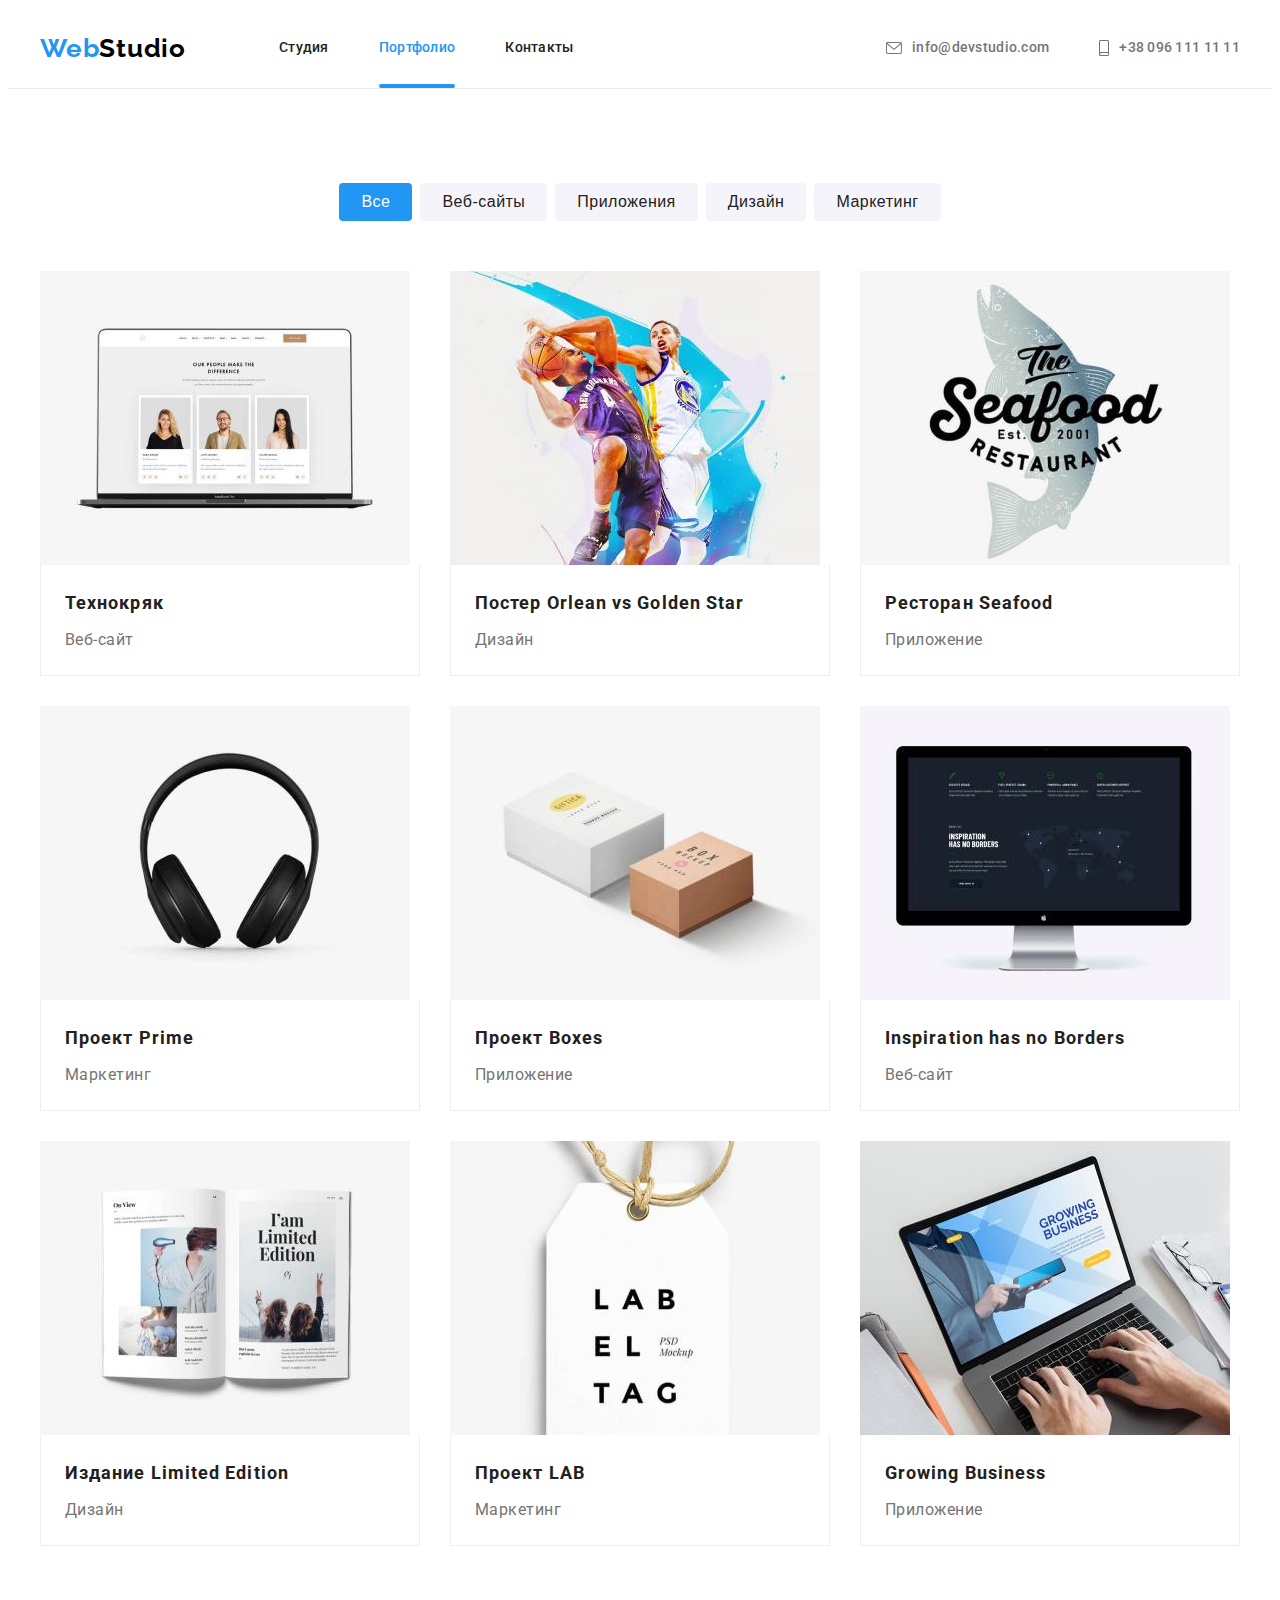
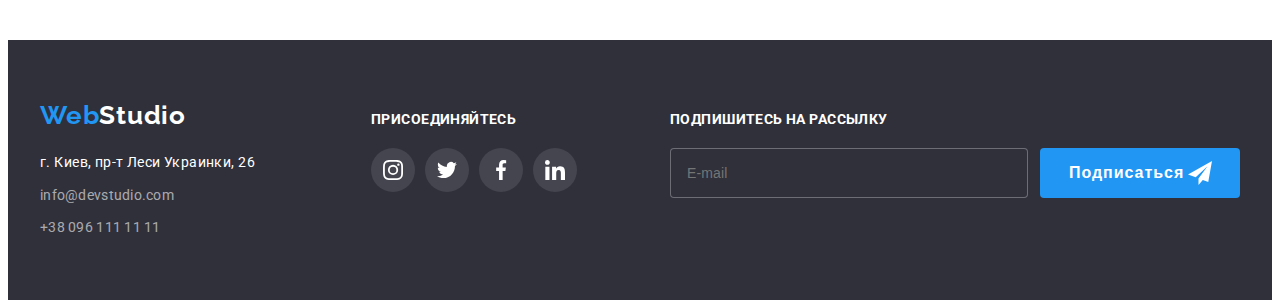
==== portfolio.html @ 85b40f9b "hw#6" ====
<!DOCTYPE html>
<html lang="en">

<head>
    <link rel="stylesheet" href="https://cdnjs.cloudflare.com/ajax/libs/modern-normalize/1.1.0/modern-normalize.min.css"
        integrity="sha512-wpPYUAdjBVSE4KJnH1VR1HeZfpl1ub8YT/NKx4PuQ5NmX2tKuGu6U/JRp5y+Y8XG2tV+wKQpNHVUX03MfMFn9Q=="
        crossorigin="anonymous" referrerpolicy="no-referrer" />
    <meta charset="UTF-8">
    <meta http-equiv="X-UA-Compatible" content="IE=edge">
    <meta name="viewport" content="width=device-width, initial-scale=1.0">
    <title>Document</title>
    <link rel="preconnect" href="https://fonts.googleapis.com">
    <link rel="preconnect" href="https://fonts.gstatic.com" crossorigin>
    <link
        href="https://fonts.googleapis.com/css2?family=Raleway:wght@700&family=Roboto:wght@400;500;700;900&display=swap"
        rel="stylesheet">
    <link rel="stylesheet" href="https://cdnjs.cloudflare.com/ajax/libs/modern-normalize/1.1.0/modern-normalize.min.css"
        integrity="sha512-wpPYUAdjBVSE4KJnH1VR1HeZfpl1ub8YT/NKx4PuQ5NmX2tKuGu6U/JRp5y+Y8XG2tV+wKQpNHVUX03MfMFn9Q=="
        crossorigin="anonymous" referrerpolicy="no-referrer" />
    <link rel="stylesheet" href="./css/styles.css">
</head>

<body>
        <header class="page-header">
            <div class=" container">
                <nav class="nav">
                    <a href="index.html" class="logo link cursor">Web<span class="studio">Studio</span></a>
                    <ul class="site-nav list">
                        <li class="menu cursor"><a href="index.html" class="link">Студия</a></li>
                        <li class="menu cursor"><a href="portfolio.html" class="link current">Портфолио</a></li>
                        <li class="menu cursor"><a href="" class="link">Контакты</a></li>
                    </ul>
                </nav>
                <ul class="auth-nav list">
                    <li class="auth cursor">
                        <a href="mailto:info@devstudio.com" class="contact link">
                            <svg class="mail-icon" width="16" height="12">
                                <use href="./images/sprite.svg#icon-mail" ></use>
                            </svg>
                            info@devstudio.com</a>
                    </li>
                    <li class="auth cursor">
                        <a href="tel:+380961111111" class="contact link">
                            <svg class="phone-icon" width="10" height="16">
                                <use href="./images/sprite.svg#icon-phone" ></use>
                            </svg>
                            +38 096 111 11 11</a>
                    </li>
                </ul>
            </div>
        </header>
    <main>
        
        <section class="section filter">
            <div class="container">
            <h1 class="visually-hidden">Контент страницы Портфолио</h1>
            <h2 class="visually-hidden">Примеры работ</h2>
            <ul class="list list-filter">
                <li class="list-button"><button type="button" class="button filter cursor current">Все</button></li>
                <li class="list-button"><button type="button" class="button filter cursor">Веб-сайты</button></li>
                <li class="list-button"><button type="button" class="button filter cursor">Приложения</button></li>
                <li class="list-button"><button type="button" class="button filter cursor">Дизайн</button></li>
                <li class="list-button"><button type="button" class="button filter cursor">Маркетинг</button></li>
            </ul>
            
           
            <ul class="list portfolio flex-container">
                
                <li class="flex-element">
                    <a href="" class="link">
                        <div class="portfolio-thumb">
                        <img class="img" src="./images/img1portf.jpg" alt="Страница веб-сайта" width="370" height="294" />
                        <div class="text-overlay">
                        <p class="portfolio-overlay">Технокряк это современная площадка распространения коронавируса. Компании используют эту платформу для цифрового
                        шпионажа и атак на защищённые сервера конкурентов.</p>
                        </div>
                        </div>
                        <div class="portfolio-card">
                        <h3 class="title">Технокряк</h3>
                        <p class="description">Веб-сайт</p>
                        </div>
                    </a>
                </li>
                
                
                <li class="flex-element">
                    <a href="" class="link">
                        <div class="portfolio-thumb">
                        <img src="./images/img2portf.jpg" alt="Постер" width="370" height="294" />
                        <div class="text-overlay">
                            <p class="portfolio-overlay">Технокряк это современная площадка распространения коронавируса. Компании используют
                                эту платформу для цифрового
                                шпионажа и атак на защищённые сервера конкурентов.</p>
                        </div>
                        </div>
                        <div class="portfolio-card">
                        <h3 class="title">Постер <span lang="en">Orlean vs Golden Star</span></h3>
                        <p class="description">Дизайн</p>
                        </div>
                    </a>
                </li>
                
                
                <li class="flex-element">
                    <a href="" class="link">
                        <div class="portfolio-thumb">
                        <img src="./images/img3portf.jpg" alt="Лого ресторана" width="370" height="294" />
                        <div class="text-overlay">
                            <p class="portfolio-overlay">Технокряк это современная площадка распространения коронавируса. Компании используют
                                эту платформу для цифрового
                                шпионажа и атак на защищённые сервера конкурентов.</p>
                        </div>
                        </div>
                        <div class="portfolio-card">
                        <h3 class="title">Ресторан <span lang="en">Seafood</span></h3>
                        <p class="description">Приложение</p>
                        </div>
                    </a>
                </li>
                
                <li class="flex-element">
                    <a href="" class="link">
                        <div class="portfolio-thumb">
                        <img src="./images/img4portf.jpg" alt="Фото наушников" width="370" height="294" />
                        <div class="text-overlay">
                            <p class="portfolio-overlay">Технокряк это современная площадка распространения коронавируса. Компании используют
                                эту платформу для цифрового
                                шпионажа и атак на защищённые сервера конкурентов.</p>
                        </div>
                        </div>
                        <div class="portfolio-card">
                        <h3 class="title">Проект <span lang="en">Prime</span></h3>
                        <p class="description">Маркетинг</p>
                        </div>
                    </a>
                </li>
                
                <li class="flex-element">
                    <a href="" class="link">
                        <div class="portfolio-thumb">
                        <img src="./images/img5portf.jpg" alt="Фото боксов" width="370" height="294" />
                        <div class="text-overlay">
                            <p class="portfolio-overlay">Технокряк это современная площадка распространения коронавируса. Компании используют
                                эту платформу для цифрового
                                шпионажа и атак на защищённые сервера конкурентов.</p>
                        </div>
                        </div>
                        <div class="portfolio-card">
                        <h3 class="title">Проект <span lang="en">Boxes</span></h3>
                        <p class="description">Приложение</p>
                        </div>
                    </a>
                </li>
                
                <li class="flex-element">
                    <a href="" class="link">
                        <div class="portfolio-thumb">
                        <img src="./images/img6portf.jpg" alt="Скрин веб-сайта" width="370" height="294" />
                        <div class="text-overlay">
                            <p class="portfolio-overlay">Технокряк это современная площадка распространения коронавируса. Компании используют
                                эту платформу для цифрового
                                шпионажа и атак на защищённые сервера конкурентов.</p>
                        </div>
                        </div>
                        <div class="portfolio-card">
                        <h3 class="title" lang="en">Inspiration has no Borders</h3>
                        <p class="description">Веб-сайт</p>
                        </div>
                    </a>
                </li>
                
                <li class="flex-element">
                    <a href="" class="link">
                        <div class="portfolio-thumb">
                        <img src="./images/img7portf.jpg" alt="Фото страниц журнала" width="370" height="294" />
                        <div class="text-overlay">
                            <p class="portfolio-overlay">Технокряк это современная площадка распространения коронавируса. Компании используют
                                эту платформу для цифрового
                                шпионажа и атак на защищённые сервера конкурентов.</p>
                        </div>
                        </div>
                        <div class="portfolio-card">
                        <h3 class="title">Издание <span lang="en">Limited Edition</span></h3>
                        <p class="description">Дизайн</p>
                        </div>
                    </a>
                </li>
                
                <li class="flex-element">
                    <a href="" class="link">
                        <div class="portfolio-thumb">
                        <img src="./images/img8portf.jpg" alt="Изображение лого" width="370" height="294" />
                        <div class="text-overlay">
                            <p class="portfolio-overlay">Технокряк это современная площадка распространения коронавируса. Компании используют
                                эту платформу для цифрового
                                шпионажа и атак на защищённые сервера конкурентов.</p>
                        </div>
                        </div>
                        <div class="portfolio-card">
                        <h3 class="title">Проект <span lang="en">LAB</span></h3>
                        <p class="description">Маркетинг</p>
                        </div>
                    </a>
                </li>
                
                <li class="flex-element">
                    <a href="" class="link">
                        <div class="portfolio-thumb">
                        <img src="./images/img9portf.jpg" alt="Изображение ноута с открытым приложением" width="370"
                            height="294" />
                        
                        <div class="text-overlay">
                            <p class="portfolio-overlay">Технокряк это современная площадка распространения коронавируса. Компании используют
                                эту платформу для цифрового
                                шпионажа и атак на защищённые сервера конкурентов.</p>
                        </div>
                        </div>    
                        <div class="portfolio-card">
                            <h3 class="title" lang="en">Growing Business</h3>
                        <p class="description">Приложение</p>
                        </div>
                    </a>
                </li>
            </ul>
            
        </div>
        </section>
    </main>
    <footer class="footer">
        <div class="container">
            <div class="footer-contact">
                <a href="index.html" class="logo link cursor">Web<span class="studio">Studio</span></a>
                <address class="footer-address">
                    <a href="https://www.google.com/maps/place/Lesi+Ukrainky+Blvd,+26,+Kyiv,+02000/@50.4265807,30.5361971,17z/data=!3m1!4b1!4m5!3m4!1s0x40d4cf0e033ecbe9:0x57a4dffefec77da0!8m2!3d50.4265807!4d30.5383859"
                        target="_blank" class="address link cursor">г. Киев, пр-т Леси Украинки, 26</a>
                    <ul class="auth-nav list">
                        <li class="mail"><a href="mailto:info@devstudio.com"
                                class="contact link cursor">info@devstudio.com</a></li>
                        <li class="phone"><a href="tel:+380961111111" class="contact link cursor">+38 096 111 11 11</a></li>
                    </ul>
                </address>
            </div>
            <div class="footer-social">
                <p class="social title">присоединяйтесь</p>
                <ul class="social list">
                    <li class="social-item">
                        <a href="" class="social-link cursor">
                            <svg class="social-icon" width="20" height="20">
                                <use href="./images/sprite.svg#icon-instagram">
                                </use>
                            </svg>
                        </a>
                    </li>
                    <li class="social-item">
                        <a href="" class="social-link cursor">
                            <svg class="social-icon" width="20" height="20">
                                <use href="./images/sprite.svg#icon-twitter">
                                </use>
                            </svg>
                        </a>
                    </li>
                    <li class="social-item">
                        <a href="" class="social-link cursor">
                            <svg class="social-icon" width="20" height="20">
                                <use href="./images/sprite.svg#icon-facebook">
                                </use>
                            </svg>
                        </a>
                    </li>
                    <li class="social-item">
                        <a href="" class="social-link cursor">
                            <svg class="social-icon" width="20" height="20">
                                <use href="./images/sprite.svg#icon-linkedin">
                                </use>
                            </svg>
                        </a>
                    </li>
                </ul>
            </div>
            <div class="footer-subscribe">
                <p class="subscribe title">Подпишитесь на рассылку</p>
                <form class="footer-form">
                    <label class="subscribe-label">
                        <input type="email" name="email" placeholder="E-mail" class="footer-input" />
                    </label>
                    <button type="submit" class="button primary cursor">Подписаться
                        <svg class="subscribe-icon" width="24" height="24">
                            <use href="./images/icons.svg#icon-icon-send">
                            </use>
                        </svg>
                    </button>
                </form>
            </div>
        </div>
    </footer>
</body>

</html>
---- css/styles.css ----
/*----палитра----*/
:root {
  --background-color: #ffffff;
  --secondary-background-color: #f5f4fa;
  --text-color: #757575;
  --hero-title: #ffffff;
  --section-title-color: #212121;
  --title-text-color: #212121;
  --accent-color: #2196f3;
  --hover-color: #188ce8;
  --footer-color: #2f303a;
  --border-color: #eeeeee;
  --border-color-header: #ececec;
  --hero-background: #2f303a;
  --icon-page: #afb1b8;
  --overlay-text-color: #ffffff;
}
/* ----общие стили----*/
body {
  background-color: var(--background-color);
  color: var(--text-color);
  font-family: "Roboto", sans-serif;
  font-weight: 400;
  font-style: normal;
}
.list {
  padding: 0;
  margin: 0;
  list-style: none;
}
.link {
  text-decoration: none;
  margin: 0;
  display: block;
}
.visually-hidden {
  position: absolute;
  white-space: nowrap;
  width: 1px;
  height: 1px;
  overflow: hidden;
  border: 0;
  padding: 0;
  clip: rect(0 0 0 0);
  clip-path: inset(50%);
  margin: -1px;
}
img {
  display: block;
}
.cursor {
  cursor: pointer;
}
.container {
  width: 1200px;
  margin-left: auto;
  margin-right: auto;
  padding-left: 15px;
  padding-right: 15px;
}
.section {
  padding-top: 94px;
  padding-bottom: 94px;
}
/* ----лого----*/
.logo {
  color: var(--accent-color);
  text-decoration: none;
  font-family: "Raleway", sans-serif;
  font-style: normal;
  font-weight: 700;
  font-size: 26px;
  line-height: 1.19;
  letter-spacing: 0.03em;
}
.logo .studio {
  color: #000000;
}
/* ----хедер меню----*/
.page-header {
  background-color: var(--background-color);
  align-items: center;
  border-bottom: 1px solid var(--border-color-header);
  /*padding-top: 24px;
  padding-bottom: 24px;*/
}
.page-header .container {
  display: flex;
  align-items: center;
}
.page-header .logo {
  margin-right: 93px;
  padding-top: 24px;
  padding-bottom: 24px;
}
.site-nav .link {
  color: var(--title-text-color);
  font-weight: 500;
  font-size: 14px;
  line-height: 1.14;
  letter-spacing: 0.02em;
  padding-top: 32px;
  padding-bottom: 32px;

  transition-property: color;
  transition-duration: 250ms;
  transition-timing-function: cubic-bezier(0.4, 0, 0.2, 1);
}
.site-nav .link:hover,
.site-nav .link:focus {
  color: var(--accent-color);
}
.link.current {
  position: relative;
  color: var(--accent-color);
}
.link.current::after {
  position: absolute;
  left: 0;
  bottom: 0;

  content: "";
  display: block;
  width: 100%;
  height: 4px;
  border-radius: 2px;
  background-color: var(--accent-color);
}
/* ----хедер контакты----*/
.auth-nav .contact {
  color: var(--text-color);
  font-weight: 500;
  font-size: 14px;
  line-height: 1.14;
  letter-spacing: 0.02em;
  padding-top: 32px;
  padding-bottom: 32px;
  display: inline-flex;
  align-items: center;

  transition-property: color;
  transition-duration: 250ms;
  transition-timing-function: cubic-bezier(0.4, 0, 0.2, 1);
}
.auth-nav .contact:hover,
.auth-nav .contact:focus {
  color: var(--accent-color);
}

.site-nav {
  display: flex;
}
.site-nav .menu {
  display: block;
  margin-right: 50px;
}
.site-nav .menu:last-child {
  margin-right: 0;
}
.page-header .auth-nav {
  display: flex;
  margin-left: auto;
  align-items: center;
  justify-content: center;
}
.auth-nav .auth {
  display: block;
  margin-right: 50px;
}
.auth-nav .auth:last-child {
  margin-right: 0;
}
.mail-icon {
  display: inline-block;
  height: 12px;
  width: 16px;
  margin-right: 10px;
  align-items: center;
  fill: currentColor;
}
.phone-icon {
  display: inline-block;
  height: 16px;
  width: 10px;
  margin-right: 10px;
  align-items: center;
  fill: currentColor;
}
/*.contact.link {
  display: inline-flex;
  align-items: center;
}
.contact.link:hover,
.contact.link:focus {
  fill: var(--accent-color);
}*/
.nav {
  display: flex;
  align-items: center;
}

/* ----герой секшн----*/
.hero .container {
  width: 696px;
}
.hero.section {
  /* background-color: var(--hero-background);*/
  text-align: center;
  padding-top: 200px;
  padding-bottom: 200px;
  max-width: 1600px;
  min-height: 600px;
  margin-left: auto;
  margin-right: auto;
  background-image: linear-gradient(
      to right,
      rgba(47, 48, 58, 0.4),
      rgba(47, 48, 58, 0.4)
    ),
    url("../images/Img_hero.jpg");
  background-repeat: no-repeat;
  background-position: center;
}
/*.overlay {
  max-width: 1600px;
  min-height: 600px;
  margin-left: auto;
  margin-right: auto;
  background-image: linear-gradient(
      to right,
      rgba(47, 48, 58, 0.4),
      rgba(47, 48, 58, 0.4)
    ),
    url("../images/Img_hero.jpg");

}*/
.hero.section-title {
  margin-top: 0;
  margin-bottom: 30px;
  color: var(--hero-title);
  font-weight: 900;
  font-size: 44px;
  line-height: 1.36;

  letter-spacing: 0.06em;
  text-transform: uppercase;
}
/* ----секшнс общие----*/
.section-title {
  margin-top: 0;
  margin-bottom: 50px;
  color: var(--section-title-color);
  font-weight: 700;
  font-size: 36px;
  line-height: 1.17;
  text-align: center;
  letter-spacing: 0.03em;
}
.title {
  color: var(--title-text-color);
}
/* ----секшнс особенности----*/
.feature.list {
  display: flex;
}
.feature.list .name {
  flex-basis: calc((100% - 3 * 30px) / 4);
  margin-right: 30px;
  align-items: center;
}
/*.feature-icon {
  height: 120px;
  width: 270px;
  margin-bottom: 30px;
}*/
.icon {
  display: flex;
  align-items: center;
  justify-content: center;
  /*height: 100%;
  width: 100%;*/
  background-color: var(--secondary-background-color);
  border-radius: 4px;
  background-position: center;
  height: 120px;
  width: 270px;
  margin-bottom: 30px;
  /*padding-top: 25px;
  padding-bottom: 25px;*/
}
.feature.list .name:last-child {
  margin-right: 0;
}
.feature .title {
  margin-top: 0;
  margin-bottom: 10px;
  font-weight: 700;
  font-size: 14px;
  line-height: 1.14;
  letter-spacing: 0.03em;
  text-transform: uppercase;
}
.feature.description {
  margin-top: 0;
  margin-bottom: 0;
  font-size: 14px;
  line-height: 1.71;
  /* or 171% */
  letter-spacing: 0.03em;
}
/*----working----*/
.working.section {
  padding-top: 0;
}
.list.working {
  display: flex;
}
.list.working .image {
  flex-basis: calc((100% - 2 * 30px) / 3);
  margin-right: 30px;
}
.list.working .image:last-child {
  margin-right: 0;
}
.image-thumb {
  position: relative;
  overflow: hidden;

  height: 100%;
  width: 100%;
}

.image-overlay {
  position: absolute;
  bottom: 0;
  left: 0;

  width: 100%;
  height: 70px;

  background-color: rgba(47, 48, 58, 0.8);
}
.text-image {
  position: absolute;
  top: 50%;
  left: 50%;
  transform: translate(-50%, -50%);

  margin: 0;
  width: 370px;

  font-weight: 700;
  font-size: 14px;
  line-height: 1.14;
  text-align: center;
  letter-spacing: 0.03em;
  text-transform: uppercase;

  color: var(--overlay-text-color);
  /*background-color: rgba(47, 48, 58, 0.8);*/
}
/*----команда---*/
.section.team {
  background-color: var(--secondary-background-color);
}
.team.list {
  display: flex;
}
.team.list .card {
  flex-basis: calc((100% - 3 * 30px) / 4);
  margin-right: 30px;
  background: #ffffff;
  /* material shadow v1 */

  box-shadow: 0px 1px 3px rgba(0, 0, 0, 0.12), 0px 1px 1px rgba(0, 0, 0, 0.14),
    0px 2px 1px rgba(0, 0, 0, 0.2);
  border-radius: 0px 0px 4px 4px;
}
.team.list .card:last-child {
  margin-right: 0;
}
.team-card {
  padding-top: 30px;
  padding-bottom: 30px;
}
.team .title {
  margin-top: 0;
  margin-bottom: 10px;
  font-weight: 500;
  font-size: 16px;
  line-height: 1.19;
  /* identical to box height */
  text-align: center;
  letter-spacing: 0.03em;
}
.team.description {
  margin-top: 0;
  margin-bottom: 16px;
  font-size: 16px;
  line-height: 1.19;
  /* identical to box height */
  text-align: center;
  letter-spacing: 0.03em;
}

.social {
  display: flex;
  justify-content: center;
}

.social-item {
  display: flex;
  width: 44px;
  height: 44px;
  margin-right: 10px;
}
.social-item:last-child {
  margin-right: 0;
}
.social-link {
  display: flex;
  width: 44px;
  height: 44px;
  border-radius: 50%;
  padding: 0px;
  justify-content: center;
  align-items: center;
  fill: var(--icon-page);
  background-color: rgba(255, 255, 255, 0.1);

  transition-property: background-color, fill;
  transition-duration: 250ms;
  transition-timing-function: cubic-bezier(0.4, 0, 0.2, 1);
}
.social-icon {
  color: currentColor;
}
.social-link:hover,
.social-link:focus {
  background-color: var(--accent-color);
  fill: white;
}
/*наши клиенты*/
.client {
  display: flex;
  justify-content: center;
}
.client-item {
  display: flex;
  width: 170px;
  height: 92px;
  justify-content: center;
  align-items: center;
  padding: 0;
  margin-right: 30px;
}
.client-item:last-child {
  margin-right: 0px;
}
.client-link {
  display: flex;
  width: 170px;
  height: 92px;
  border: 1px solid var(--icon-page);
  border-radius: 4px;
  justify-content: center;
  align-items: center;
  padding: 0;
  color: var(--icon-page);

  transition-property: color, border;
  transition-duration: 250ms;
  transition-timing-function: cubic-bezier(0.4, 0, 0.2, 1);
}
.client-icon {
  fill: currentColor;

  transition-property: fill;
  transition-duration: 250ms;
  transition-timing-function: cubic-bezier(0.4, 0, 0.2, 1);
}
.client-link:hover,
.client-link:focus {
  background-color: var(--background-color);
  color: var(--accent-color);
  border: 1px solid var(--accent-color);
}
.client-icon:hover,
.client-icon:focus {
  fill: var(--accent-color);
}
/* ----футер----*/
.footer {
  padding-top: 60px;
  padding-bottom: 60px;
  background-color: var(--footer-color);
}
.footer .logo {
  display: inline-block;
  margin-bottom: 20px;
}
.footer .logo .studio {
  color: var(--background-color);
}
.footer-address,
.address {
  color: var(--background-color);
  font-style: normal;
  font-size: 14px;
  line-height: 1.71;
  /* or 171% */
  letter-spacing: 0.03em;

  transition-property: color;
  transition-duration: 250ms;
  transition-timing-function: cubic-bezier(0.4, 0, 0.2, 1);
}
.address:hover,
.address:focus {
  color: var(--accent-color);
}
.footer-address .contact {
  font-weight: 400;
  color: rgba(255, 255, 255, 0.6);

  padding: 0;
}
.footer .address {
  margin-bottom: 9px;
}

.footer .mail {
  margin-bottom: 9px;
}
.footer-social .social-link {
  fill: white;

  transition-property: background-color;
  transition-duration: 250ms;
  transition-timing-function: cubic-bezier(0.4, 0, 0.2, 1);
}
.social.title,
.subscribe.title {
  font-weight: 700;
  font-size: 14px;
  line-height: 1.14;
  letter-spacing: 0.03em;
  text-transform: uppercase;
  color: white;
  margin-bottom: 20px;
  margin-top: 0px;
}
.footer-social,
.footer-subscribe {
  display: flex;
  flex-direction: column;
  align-items: flex-start;
}
.footer-social {
  margin-right: 93px;
}
.footer .container {
  display: flex;
  align-items: baseline;
}
.footer-contact {
  flex-grow: 1;
  margin-right: 70px;
}
.footer-form {
  display: flex;
  align-items: center;
  width: 570px;
}
.footer-input {
  width: 358px;
  height: 50px;
  margin: 0px;

  padding-left: 16px;
  padding-top: 15px;
  padding-bottom: 15px;

  background-color: var(--footer-color);
  border: 1px solid rgba(255, 255, 255, 0.3);
  box-sizing: border-box;
  border-radius: 4px;
  outline: none;

  font-size: 14px;
  line-height: 1.14;
  letter-spacing: 0.01em;
  color: var(--background-color);

  transition-property: filter;
  transition-duration: 250ms;
  transition-timing-function: cubic-bezier(0.4, 0, 0.2, 1);
}
.footer-input:hover,
.footer-input:focus {
  filter: drop-shadow(0px 4px 4px rgba(0, 0, 0, 0.15));
}
.subscribe-label {
  margin-right: 12px;
}
.footer .button.primary {
  display: flex;
  padding-left: 29px;
  padding-right: 28px;
  justify-content: space-between;
}
/* ----кнопки----*/
.button {
  display: inline-block;
  border-radius: 4px;
  padding: 10px 32px;
  border: none;

  color: var(--title-text-color);
  background-color: var(--secondary-background-color);
  text-align: center;
}
.button.primary {
  min-height: 50px;
  min-width: 200px;
  color: var(--background-color);
  background-color: var(--accent-color);
  font-weight: 700;
  font-size: 16px;
  line-height: 1.87;
  /* identical to box height, or 187% */
  align-items: center;
  letter-spacing: 0.06em;

  transition-property: background-color;
  transition-duration: 250ms;
  transition-timing-function: cubic-bezier(0.4, 0, 0.2, 1);
}
.button.primary:hover,
.button.primary:focus {
  color: var(--background-color);
  background-color: var(--hover-color);
}
.section.filter .list {
  display: flex;
  justify-content: center;
}
.list-filter {
  margin-bottom: 50px;
}
.list-button:not(:last-child) {
  margin-right: 8px;
}
.button.filter {
  padding: 6px 22px;
  min-width: 73px;
  font-weight: 500;
  font-size: 16px;
  line-height: 1.62;
  /* identical to box height, or 162% */
  letter-spacing: 0.03em;

  transition-property: color, background-color, box-shadow;
  transition-duration: 250ms;
  transition-timing-function: cubic-bezier(0.4, 0, 0.2, 1);
}
.button.filter:hover,
.button.filter:focus {
  color: var(--background-color);
  background-color: var(--hover-color);
  box-shadow: 0px 3px 1px rgba(0, 0, 0, 0.1), 0px 1px 2px rgba(0, 0, 0, 0.08),
    0px 2px 2px rgba(0, 0, 0, 0.12);
}
/*----кнопки фильтра*/
.button.filter.current {
  color: var(--background-color);
  background-color: var(--accent-color);

  transition-property: color, background-color, box-shadow;
  transition-duration: 250ms;
  transition-timing-function: cubic-bezier(0.4, 0, 0.2, 1);
}
.button.filter.current:hover,
.button.filter.current:focus {
  color: var(--background-color);
  background-color: var(--hover-color);
  box-shadow: 0px 3px 1px rgba(0, 0, 0, 0.1), 0px 1px 2px rgba(0, 0, 0, 0.08),
    0px 2px 2px rgba(0, 0, 0, 0.12);
}
/* ----параграф в ссылке----*/
.description {
  color: var(--text-color);
}
/*---portfolio--*/
.flex-container {
  display: flex;
  flex-wrap: wrap;
}
.flex-element {
  flex-basis: calc((100% - 2 * 30px) / 3);
  /*width: 370px;*/
  margin-right: 30px;
  margin-bottom: 30px;
}
.flex-element:nth-child(3n) {
  margin-right: 0;
}
.flex-element:nth-last-child(-n + 3) {
  margin-bottom: 0;
}
.flex-element .link {
  box-shadow: none;

  transition-property: box-shadow;
  transition-duration: 250ms;
  transition-timing-function: cubic-bezier(0.4, 0, 0.2, 1);
}
/* ----подпись карточек портфолио----*/

.portfolio-card {
  border-bottom: 1px solid var(--border-color);
  border-right: 1px solid var(--border-color);
  border-left: 1px solid var(--border-color);
  padding: 20px 24px;
}
/*---оверлей--*/
.portfolio-thumb {
  position: relative;

  height: 100%;
  width: 100%;

  overflow: hidden;
}

/*.portfolio-thumb::before {
  content: "";
  display: inline-block;
  position: absolute;
  top:0;
  left:0;
  width: 100%;
  height: 100%;
  background-color: rgba(33, 150, 243, 0.9);

  transform: translateY(100%);

  transition-property: transform;
  transition-duration: 250ms;
  transition-timing-function: cubic-bezier(0.4, 0, 0.2, 1);
}

.flex-element:hover .portfolio-thumb::before {
  transform: translateY(0%);
}*/

.text-overlay {
  position: absolute;
  top: 0;
  left: 0;
  width: 100%;
  height: 100%;
  background-color: rgba(33, 150, 243, 0.9);

  transform: translateY(104%);

  transition-property: transform;
  transition-duration: 250ms;
  transition-timing-function: cubic-bezier(0.4, 0, 0.2, 1);
}

.flex-element .link:hover .text-overlay,
.flex-element .link:focus .text-overlay {
  transform: translateY(0%);
}

.portfolio-overlay {
  position: absolute;
  top: 50%;
  left: 50%;
  transform: translate(-50%, -50%);

  margin: 0;
  width: 322px;

  font-weight: 400;
  font-size: 18px;
  line-height: 1.56;
  /* or 156% */
  letter-spacing: 0.03em;
  color: var(--overlay-text-color);
}
/*--подпись карточки--*/
.portfolio .title {
  margin-top: 0;
  margin-bottom: 4px;
  font-weight: 700;
  font-size: 18px;
  line-height: 2;
  /* identical to box height, or 200% */
  letter-spacing: 0.06em;
}

.portfolio .description {
  margin-top: 0;
  margin-bottom: 0;
  font-size: 16px;
  line-height: 1.87;
  /* identical to box height, or 187% */
  letter-spacing: 0.03em;
}
.flex-element .link:hover,
.flex-element .link:focus {
  box-shadow: 0px 1px 1px rgba(0, 0, 0, 0.12), 0px 4px 4px rgba(0, 0, 0, 0.06),
    1px 4px 6px rgba(0, 0, 0, 0.16);
}
/*---backdrop--*/
.backdrop {
  position: fixed;
  top: 0;
  left: 0;
  width: 100%;
  height: 100%;
  background-color: rgba(0, 0, 0, 0.2);

  opacity: 1;

  transition-property: transform, opacity;
  transition-duration: 250ms;
  transition-timing-function: cubic-bezier(0.4, 0, 0.2, 1);
}

.backdrop.is-hidden {
  opacity: 0;
  pointer-events: none;
}

.modal {
  position: absolute;
  top: 50%;
  left: 50%;
  transform: translate(-50%, -50%) scale(1);

  min-width: 528px;
  /*min-height: 581px;*/

  background-color: white;
  opacity: 1;

  transition-property: transform, opacity;
  transition-duration: 250ms;
  transition-timing-function: cubic-bezier(0.4, 0, 0.2, 1);
}
.close {
  position: absolute;
  top: 8px;
  right: 8px;

  display: flex;
  justify-content: center;
  align-items: center;
  width: 30px;
  height: 30px;
  background-color: white;
  color: #000000;
  border-radius: 50%;
  border: 1px solid rgba(0, 0, 0, 0.1);
}
.close-icon {
  position: absolute;
  width: 18px;
  height: 18px;

  fill: currentColor;

  transition-property: fill;
  transition-duration: 250ms;
  transition-timing-function: cubic-bezier(0.4, 0, 0.2, 1);
}
.close-icon:hover,
.close-icon:focus {
  fill: var(--accent-color);
}

.backdrop.is-hidden .modal {
  transform: translate(-50%, -50%) scale(0.9);
  opacity: 0;
}
.form-container {
  display: flex;
  flex-direction: column;

  padding: 40px;
}
.modal-header {
  font-weight: 700;
  font-size: 20px;
  line-height: 1.15;
  text-align: center;
  letter-spacing: 0.03em;

  color: var(--title-text-color);

  padding: 0;
  margin-top: 0px;
  margin-bottom: 12px;
}
.modal-label {
  position: relative;

  display: flex;
  flex-direction: column;

  margin-bottom: 10px;

  font-size: 12px;
  line-height: 1.16;
  /* identical to box height */

  letter-spacing: 0.01em;

  color: var(--text-color);
}

.modal-label:nth-child(4) {
  margin-bottom: 20px;
}

.modal-input {
  display: block;
  width: 448px;
  height: 40px;

  padding: 0;
  padding-left: 42px;
  margin-top: 4px;

  border: 1px solid rgba(33, 33, 33, 0.2);
  box-sizing: border-box;
  border-radius: 4px;
  outline: none;

  font-size: 14px;
  line-height: 1.14;
  letter-spacing: 0.01em;
  color: var(--text-color);

  transition-property: border;
  transition-duration: 250ms;
  transition-timing-function: cubic-bezier(0.4, 0, 0.2, 1);
}
.modal-icon {
  position: absolute;
  left: 12px;
  bottom: 11px;

  width: 18px;
  height: 18px;

  color: var(--title-text-color);
  fill: currentColor;

  transition-property: fill;
  transition-duration: 250ms;
  transition-timing-function: cubic-bezier(0.4, 0, 0.2, 1);
}
.modal-input:focus {
  border: 1px solid var(--accent-color);
}
.modal-input:focus + .modal-icon {
  fill: var(--accent-color);
}
.modal-input.comment {
  min-height: 120px;
  resize: none;
  padding-top: 12px;
  padding: 12px;
  padding-left: 16px;
  padding-right: 16px;
}
.modal-input::placeholder {
  font-size: 14px;
  line-height: 1.14;
  letter-spacing: 0.01em;
  color: rgba(117, 117, 117, 0.5);
}
.modal-label.check {
  display: flex;
  flex-direction: row;
  align-items: center;
  justify-content: center;

  margin-bottom: 30px;

  font-size: 14px;
  line-height: 1.71;
  /* identical to box height, or 171% */

  letter-spacing: 0.03em;

  color: var(--text-color);
}
.modal-input.checkbox {
  position: absolute;
  width: 1px;
  height: 1px;
  margin: -1px;
  border: 0;
  padding: 0;
  clip: rect(0 0 0 0);
  overflow: hidden;
}
.modal-label .link {
  text-decoration-line: underline;

  color: var(--accent-color);
}
.button.send {
  display: block;
  margin: auto;
}
.check-item {
  display: flex;
  align-items: center;
  justify-content: center;

  height: 15px;
  width: 16px;

  margin-right: 8px;

  border: 2px solid var(--title-text-color);
  border-radius: 2px;

  transition-property: color, background-color, border;
  transition-duration: 250ms;
  transition-timing-function: cubic-bezier(0.4, 0, 0.2, 1);
}
.check-icon {
  fill: white;
}
.modal-input.checkbox:checked + .check-item {
  background-color: var(--accent-color);
  border-color: var(--accent-color);
}
.check-item:hover,
.check-item:focus {
  border: 2px solid var(--accent-color);
}
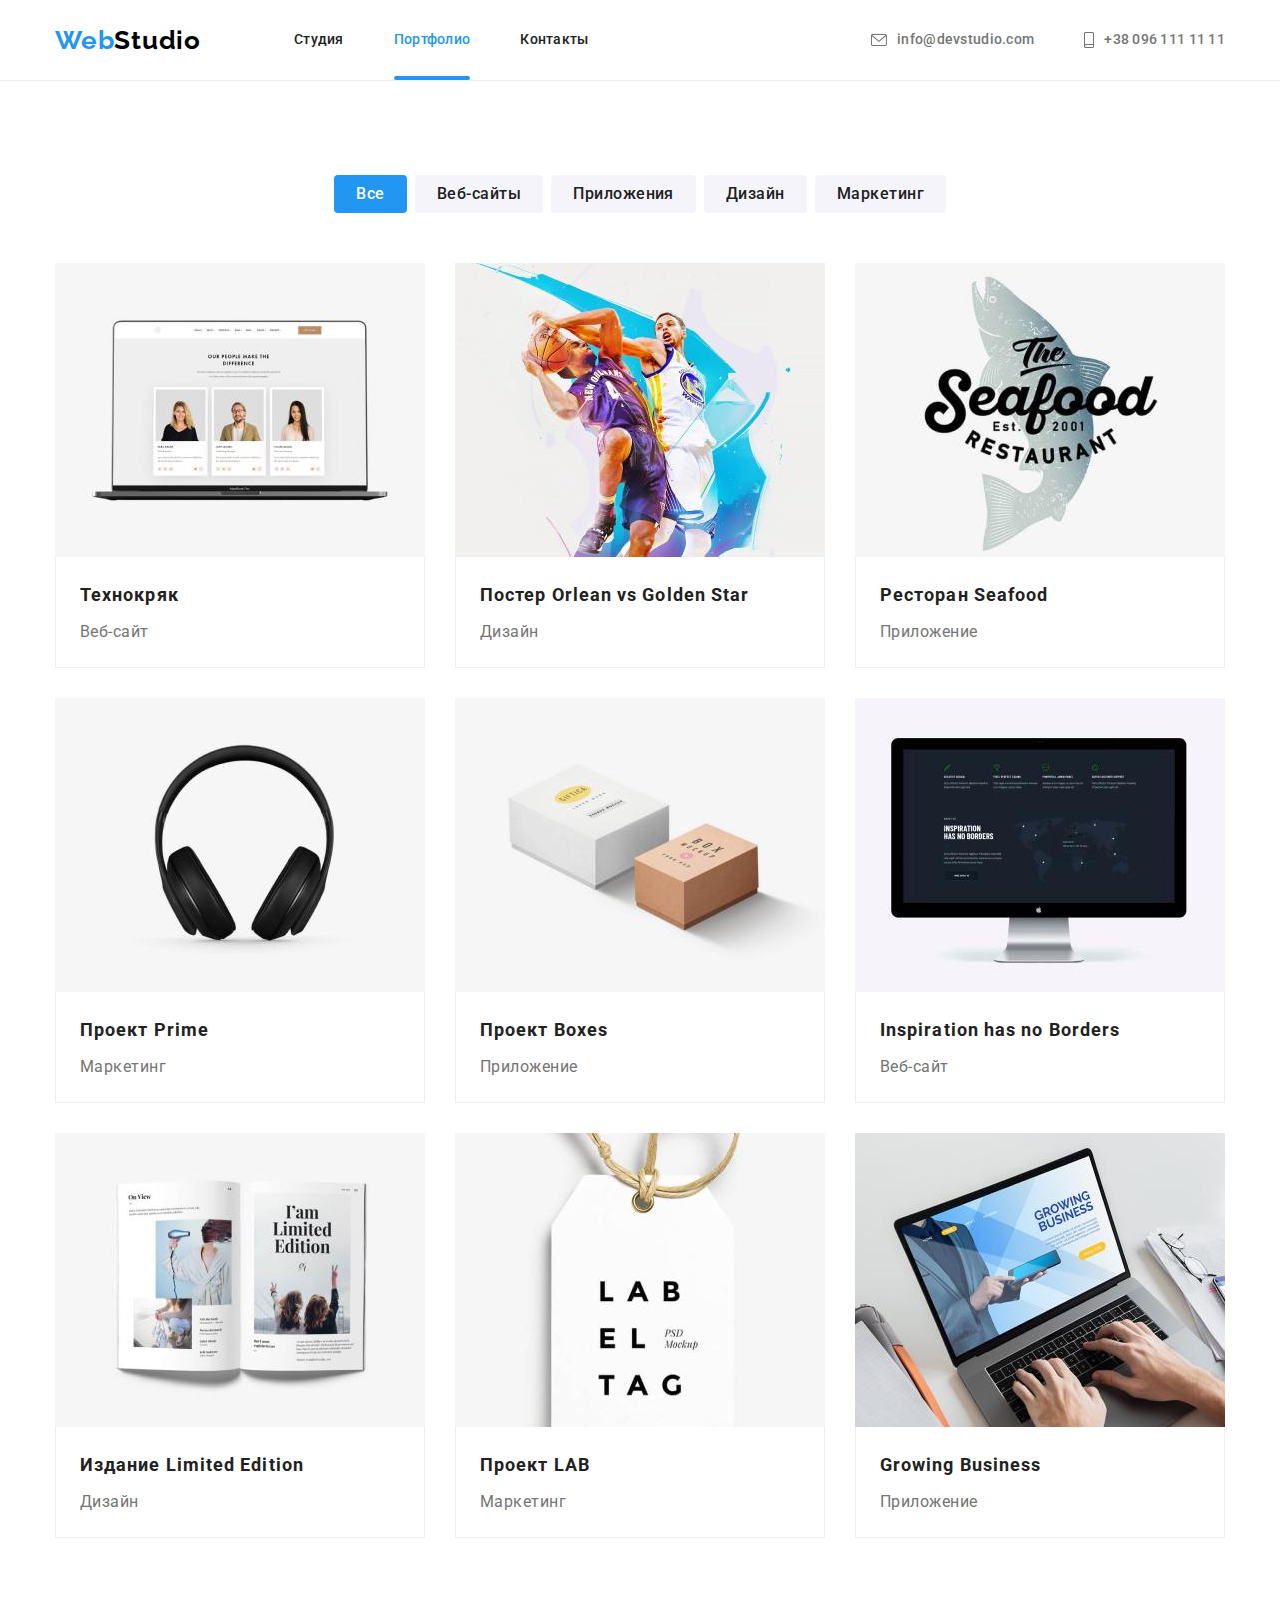
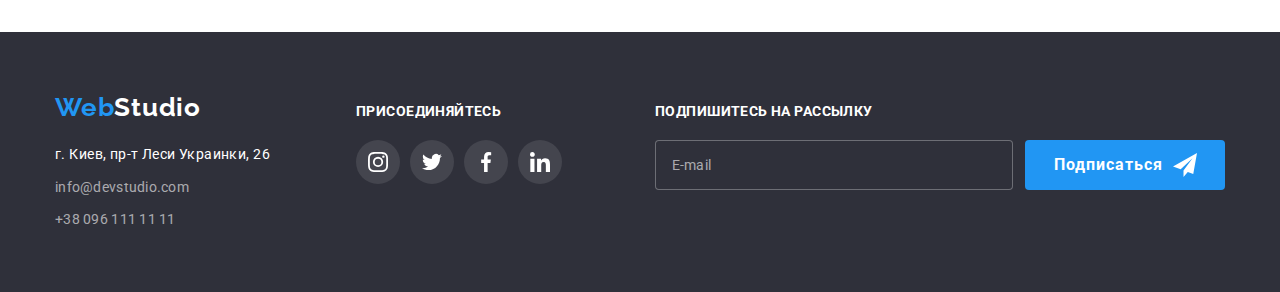
==== commit bffe5f24: "промежуточный" ====
--- a/portfolio.html
+++ b/portfolio.html
@@ -2,9 +2,6 @@
 <html lang="en">
 
 <head>
-    <link rel="stylesheet" href="https://cdnjs.cloudflare.com/ajax/libs/modern-normalize/1.1.0/modern-normalize.min.css"
-        integrity="sha512-wpPYUAdjBVSE4KJnH1VR1HeZfpl1ub8YT/NKx4PuQ5NmX2tKuGu6U/JRp5y+Y8XG2tV+wKQpNHVUX03MfMFn9Q=="
-        crossorigin="anonymous" referrerpolicy="no-referrer" />
     <meta charset="UTF-8">
     <meta http-equiv="X-UA-Compatible" content="IE=edge">
     <meta name="viewport" content="width=device-width, initial-scale=1.0">
@@ -14,10 +11,11 @@
     <link
         href="https://fonts.googleapis.com/css2?family=Raleway:wght@700&family=Roboto:wght@400;500;700;900&display=swap"
         rel="stylesheet">
-    <link rel="stylesheet" href="https://cdnjs.cloudflare.com/ajax/libs/modern-normalize/1.1.0/modern-normalize.min.css"
+    <!--<link rel="stylesheet" href="https://cdnjs.cloudflare.com/ajax/libs/modern-normalize/1.1.0/modern-normalize.min.css"
         integrity="sha512-wpPYUAdjBVSE4KJnH1VR1HeZfpl1ub8YT/NKx4PuQ5NmX2tKuGu6U/JRp5y+Y8XG2tV+wKQpNHVUX03MfMFn9Q=="
-        crossorigin="anonymous" referrerpolicy="no-referrer" />
-    <link rel="stylesheet" href="./css/styles.css">
+        crossorigin="anonymous" referrerpolicy="no-referrer" />-->
+    
+    <link rel="stylesheet" href="./css/main.min.css">
 </head>
 
 <body>
--- a/css/main.min.css
+++ b/css/main.min.css
@@ -0,0 +1,4 @@
+/*! modern-normalize v1.1.0 | MIT License | https://github.com/sindresorhus/modern-normalize */*,::after,::before{box-sizing:border-box}html{-moz-tab-size:4;tab-size:4}html{line-height:1.15;-webkit-text-size-adjust:100%}body{margin:0}body{font-family:system-ui, -apple-system, "Segoe UI", Roboto, Helvetica, Arial,+ sans-serif, "Apple Color Emoji", "Segoe UI Emoji"}hr{height:0;color:inherit}abbr[title]{text-decoration:underline dotted}b,strong{font-weight:bolder}code,kbd,pre,samp{font-family:ui-monospace, SFMono-Regular, Consolas, "Liberation Mono", Menlo,+ monospace;font-size:1em}small{font-size:80%}sub,sup{font-size:75%;line-height:0;position:relative;vertical-align:baseline}sub{bottom:-0.25em}sup{top:-0.5em}table{text-indent:0;border-color:inherit}button,input,optgroup,select,textarea{font-family:inherit;font-size:100%;line-height:1.15;margin:0}button,select{text-transform:none}[type="button"],[type="reset"],[type="submit"],button{-webkit-appearance:button}::-moz-focus-inner{border-style:none;padding:0}:-moz-focusring{outline:1px dotted ButtonText}:-moz-ui-invalid{box-shadow:none}legend{padding:0}progress{vertical-align:baseline}::-webkit-inner-spin-button,::-webkit-outer-spin-button{height:auto}[type="search"]{-webkit-appearance:textfield;outline-offset:-2px}::-webkit-search-decoration{-webkit-appearance:none}::-webkit-file-upload-button{-webkit-appearance:button;font:inherit}summary{display:list-item}:root{--background-color: #ffffff;--secondary-background-color: #f5f4fa;--text-color: #757575;--hero-title: #ffffff;--section-title-color: #212121;--title-text-color: #212121;--accent-color: #2196f3;--hover-color: #188ce8;--footer-color: #2f303a;--border-color: #eeeeee;--border-color-header: #ececec;--hero-background: #2f303a;--icon-page: #afb1b8;--overlay-text-color: #ffffff;--white-color: #ffffff;--black-color: black}img{display:block}button,link{cursor:pointer}.visually-hidden{position:absolute;white-space:nowrap;width:1px;height:1px;overflow:hidden;border:0;padding:0;clip:rect(0 0 0 0);clip-path:inset(50%);margin:-1px}.logo{color:var(--accent-color);text-decoration:none;font-family:"Raleway", sans-serif;font-style:normal;font-weight:700;font-size:26px;line-height:1.19;letter-spacing:0.03em}.logo .studio{color:#000000}body{background-color:var(--background-color);color:var(--text-color);font-family:"Roboto", sans-serif;font-weight:400;font-style:normal}.list{padding:0;margin:0;list-style:none}.link{text-decoration:none;margin:0;display:block}.section{padding-top:94px;padding-bottom:94px}.title{color:var(--title-text-color)}.cursor{cursor:pointer}.section-title{margin-top:0;margin-bottom:50px;color:var(--section-title-color);font-weight:700;font-size:36px;line-height:1.17;text-align:center;letter-spacing:0.03em}.button{display:inline-block;border-radius:4px;padding:10px 32px;border:none;color:var(--title-text-color);background-color:var(--secondary-background-color);text-align:center}.button.primary{min-height:50px;min-width:200px;color:var(--background-color);background-color:var(--accent-color);font-weight:700;font-size:16px;line-height:1.87;align-items:center;letter-spacing:0.06em;transition-property:background-color;transition-duration:250ms;transition-timing-function:cubic-bezier(0.4, 0, 0.2, 1)}.button.primary:hover,.button.primary:focus{color:var(--background-color);background-color:var(--hover-color)}.button.filter{padding:6px 22px;min-width:73px;font-weight:500;font-size:16px;line-height:1.62;letter-spacing:0.03em;transition-property:color, background-color, box-shadow;transition-duration:250ms;transition-timing-function:cubic-bezier(0.4, 0, 0.2, 1)}.button.filter:hover,.button.filter:focus{color:var(--background-color);background-color:var(--hover-color);box-shadow:0px 3px 1px rgba(0,0,0,0.1),0px 1px 2px rgba(0,0,0,0.08),0px 2px 2px rgba(0,0,0,0.12)}.button.filter.current{color:var(--background-color);background-color:var(--accent-color);transition-property:color, background-color, box-shadow;transition-duration:250ms;transition-timing-function:cubic-bezier(0.4, 0, 0.2, 1)}.button.filter.current:hover,.button.filter.current:focus{color:var(--background-color);background-color:var(--hover-color);box-shadow:0px 3px 1px rgba(0,0,0,0.1),0px 1px 2px rgba(0,0,0,0.08),0px 2px 2px rgba(0,0,0,0.12)}.container{width:1200px;margin-left:auto;margin-right:auto;padding-left:15px;padding-right:15px}.page-header{background-color:var(--background-color);align-items:center;border-bottom:1px solid var(--border-color-header)}.page-header .container{display:flex;align-items:center}.page-header .logo{margin-right:93px;padding-top:24px;padding-bottom:24px}.site-nav .link{color:var(--title-text-color);font-weight:500;font-size:14px;line-height:1.14;letter-spacing:0.02em;padding-top:32px;padding-bottom:32px;transition-property:color;transition-duration:250ms;transition-timing-function:cubic-bezier(0.4, 0, 0.2, 1)}.site-nav .link:hover,.site-nav .link:focus{color:var(--accent-color)}.link.current{position:relative;color:var(--accent-color)}.link.current::after{position:absolute;left:0;bottom:0;content:"";display:block;width:100%;height:4px;border-radius:2px;background-color:var(--accent-color)}.auth-nav .contact{color:var(--text-color);font-weight:500;font-size:14px;line-height:1.14;letter-spacing:0.02em;padding-top:32px;padding-bottom:32px;display:inline-flex;align-items:center;transition-property:color;transition-duration:250ms;transition-timing-function:cubic-bezier(0.4, 0, 0.2, 1)}.auth-nav .contact:hover,.auth-nav .contact:focus{color:var(--accent-color)}.site-nav{display:flex}.site-nav .menu{display:block;margin-right:50px}.site-nav .menu:last-child{margin-right:0}.page-header .auth-nav{display:flex;margin-left:auto;align-items:center;justify-content:center}.auth-nav .auth{display:block;margin-right:50px}.auth-nav .auth:last-child{margin-right:0}.mail-icon{display:inline-block;height:12px;width:16px;margin-right:10px;align-items:center;fill:currentColor}.phone-icon{display:inline-block;height:16px;width:10px;margin-right:10px;align-items:center;fill:currentColor}.nav{display:flex;align-items:center}.hero .container{width:696px}.hero.section{text-align:center;padding-top:200px;padding-bottom:200px;max-width:1600px;min-height:600px;margin-left:auto;margin-right:auto;background-image:linear-gradient(to right, rgba(47,48,58,0.4), rgba(47,48,58,0.4)),url("../images/Img_hero.jpg");background-repeat:no-repeat;background-position:center}.hero.section-title{margin-top:0;margin-bottom:30px;color:var(--hero-title);font-weight:900;font-size:44px;line-height:1.36;letter-spacing:0.06em;text-transform:uppercase}.feature.list{display:flex}.feature.list .name{flex-basis:calc((100% - 3 * 30px) / 4);margin-right:30px;align-items:center}.feature.list .name:last-child{margin-right:0}.icon{display:flex;align-items:center;justify-content:center;background-color:var(--secondary-background-color);border-radius:4px;background-position:center;height:120px;width:270px;margin-bottom:30px}.feature .title{margin-top:0;margin-bottom:10px;font-weight:700;font-size:14px;line-height:1.14;letter-spacing:0.03em;text-transform:uppercase}.feature.description{margin-top:0;margin-bottom:0;font-size:14px;line-height:1.71;letter-spacing:0.03em}.working.section{padding-top:0}.list.working{display:flex}.list.working .image{flex-basis:calc((100% - 2 * 30px) / 3);margin-right:30px}.list.working .image:last-child{margin-right:0}.image-thumb{position:relative;overflow:hidden;height:100%;width:100%}.image-overlay{position:absolute;bottom:0;left:0;width:100%;height:70px;background-color:rgba(47,48,58,0.8)}.text-image{position:absolute;top:50%;left:50%;transform:translate(-50%, -50%);margin:0;width:370px;font-weight:700;font-size:14px;line-height:1.14;text-align:center;letter-spacing:0.03em;text-transform:uppercase;color:var(--overlay-text-color)}.section.team{background-color:var(--secondary-background-color)}.team.list{display:flex}.team.list .card{flex-basis:calc((100% - 3 * 30px) / 4);margin-right:30px;background:#ffffff;box-shadow:0px 1px 3px rgba(0,0,0,0.12),0px 1px 1px rgba(0,0,0,0.14),0px 2px 1px rgba(0,0,0,0.2);border-radius:0px 0px 4px 4px}.team.list .card:last-child{margin-right:0}.team-card{padding-top:30px;padding-bottom:30px}.team .title{margin-top:0;margin-bottom:10px;font-weight:500;font-size:16px;line-height:1.19;text-align:center;letter-spacing:0.03em}.team.description{margin-top:0;margin-bottom:16px;font-size:16px;line-height:1.19;text-align:center;letter-spacing:0.03em}.social-link:hover,.social-link:focus{background-color:var(--accent-color);fill:white}.social{display:flex;justify-content:center}.social-item{display:flex;width:44px;height:44px;margin-right:10px}.social-item:last-child{margin-right:0}.social-link{display:flex;width:44px;height:44px;border-radius:50%;padding:0px;justify-content:center;align-items:center;fill:var(--icon-page);background-color:rgba(255,255,255,0.1);transition-property:background-color, fill;transition-duration:250ms;transition-timing-function:cubic-bezier(0.4, 0, 0.2, 1)}.social-icon{color:currentColor}.client{display:flex;justify-content:center}.client-item{display:flex;width:170px;height:92px;justify-content:center;align-items:center;padding:0;margin-right:30px}.client-item:last-child{margin-right:0px}.client-link{display:flex;width:170px;height:92px;border:1px solid var(--icon-page);border-radius:4px;justify-content:center;align-items:center;padding:0;color:var(--icon-page);transition-property:color, border;transition-duration:250ms;transition-timing-function:cubic-bezier(0.4, 0, 0.2, 1)}.client-link:hover,.client-link:focus{background-color:var(--background-color);color:var(--accent-color);border:1px solid var(--accent-color)}.client-icon{fill:currentColor;transition-property:fill;transition-duration:250ms;transition-timing-function:cubic-bezier(0.4, 0, 0.2, 1)}.client-icon:hover,.client-icon:focus{fill:var(--accent-color)}.footer{padding-top:60px;padding-bottom:60px;background-color:var(--footer-color)}.footer .logo{display:inline-block;margin-bottom:20px}.footer .logo .studio{color:var(--background-color)}.footer-address,.address{color:var(--background-color);font-style:normal;font-size:14px;line-height:1.71;letter-spacing:0.03em;transition-property:color;transition-duration:250ms;transition-timing-function:cubic-bezier(0.4, 0, 0.2, 1)}.address:hover,.address:focus{color:var(--accent-color)}.footer-address .contact{font-weight:400;color:rgba(255,255,255,0.6);padding:0}.footer .address{margin-bottom:9px}.footer .mail{margin-bottom:9px}.footer-social .social-link{fill:white;transition-property:background-color;transition-duration:250ms;transition-timing-function:cubic-bezier(0.4, 0, 0.2, 1)}.social.title,.subscribe.title{font-weight:700;font-size:14px;line-height:1.14;letter-spacing:0.03em;text-transform:uppercase;color:white;margin-bottom:20px;margin-top:0px}.footer-social,.footer-subscribe{display:flex;flex-direction:column;align-items:flex-start}.footer-social{margin-right:93px}.footer .container{display:flex;align-items:baseline}.footer-contact{flex-grow:1;margin-right:70px}.footer-form{display:flex;align-items:center;width:570px}.footer-input{width:358px;height:50px;margin:0px;padding-left:16px;padding-top:15px;padding-bottom:15px;background-color:var(--footer-color);border:1px solid rgba(255,255,255,0.3);box-sizing:border-box;border-radius:4px;outline:none;font-size:14px;line-height:1.14;letter-spacing:0.01em;color:var(--background-color);transition-property:filter;transition-duration:250ms;transition-timing-function:cubic-bezier(0.4, 0, 0.2, 1)}.footer-input:hover,.footer-input:focus{filter:drop-shadow(0px 4px 4px rgba(0,0,0,0.15))}.footer-input::placeholder{color:rgba(255,255,255,0.6)}.subscribe-label{margin-right:12px}.footer .button.primary{display:flex;padding-left:29px;padding-right:28px;justify-content:space-between}.section.filter .list{display:flex;justify-content:center}.list-filter{margin-bottom:50px}.list-button:not(:last-child){margin-right:8px}.flex-container{display:flex;flex-wrap:wrap}.flex-element{flex-basis:calc((100% - 2 * 30px) / 3);margin-right:30px;margin-bottom:30px}.flex-element:nth-child(3n){margin-right:0}.flex-element:nth-last-child(-n+3){margin-bottom:0}.flex-element .link{box-shadow:none;transition-property:box-shadow;transition-duration:250ms;transition-timing-function:cubic-bezier(0.4, 0, 0.2, 1)}.flex-element .link:hover,.flex-element .link:focus{box-shadow:0px 1px 1px rgba(0,0,0,0.12),0px 4px 4px rgba(0,0,0,0.06),1px 4px 6px rgba(0,0,0,0.16)}.flex-element .link:hover:hover .text-overlay,.flex-element .link:hover:focus .text-overlay,.flex-element .link:focus:hover .text-overlay,.flex-element .link:focus:focus .text-overlay{transform:translateY(0%)}.portfolio-card{border-bottom:1px solid var(--border-color);border-right:1px solid var(--border-color);border-left:1px solid var(--border-color);padding:20px 24px}.portfolio-thumb{position:relative;height:100%;width:100%;overflow:hidden}.text-overlay{position:absolute;top:0;left:0;width:100%;height:100%;background-color:rgba(33,150,243,0.9);transform:translateY(104%);transition-property:transform;transition-duration:250ms;transition-timing-function:cubic-bezier(0.4, 0, 0.2, 1)}.portfolio-overlay{position:absolute;top:50%;left:50%;transform:translate(-50%, -50%);margin:0;width:322px;font-weight:400;font-size:18px;line-height:1.56;letter-spacing:0.03em;color:var(--overlay-text-color)}.portfolio .title{margin-top:0;margin-bottom:4px;font-weight:700;font-size:18px;line-height:2;letter-spacing:0.06em}.portfolio .description{margin-top:0;margin-bottom:0;font-size:16px;line-height:1.87;letter-spacing:0.03em;color:var(--text-color)}.backdrop{position:fixed;top:0;left:0;width:100%;height:100%;background-color:rgba(0,0,0,0.2);opacity:1;transition-property:transform, opacity;transition-duration:250ms;transition-timing-function:cubic-bezier(0.4, 0, 0.2, 1)}.backdrop.is-hidden{opacity:0;pointer-events:none}.modal{position:absolute;top:50%;left:50%;transform:translate(-50%, -50%) scale(1);min-width:528px;background-color:white;opacity:1;transition-property:transform, opacity;transition-duration:250ms;transition-timing-function:cubic-bezier(0.4, 0, 0.2, 1)}.close{position:absolute;top:8px;right:8px;display:flex;justify-content:center;align-items:center;width:30px;height:30px;background-color:white;color:#000000;border-radius:50%;border:1px solid rgba(0,0,0,0.1)}.close-icon{position:absolute;width:18px;height:18px;fill:currentColor;transition-property:fill;transition-duration:250ms;transition-timing-function:cubic-bezier(0.4, 0, 0.2, 1)}.close-icon:hover,.close-icon:focus{fill:var(--accent-color)}.backdrop.is-hidden .modal{transform:translate(-50%, -50%) scale(0.9);opacity:0}.form-container{display:flex;flex-direction:column;padding:40px}.modal-header{font-weight:700;font-size:20px;line-height:1.15;text-align:center;letter-spacing:0.03em;color:var(--title-text-color);padding:0;margin-top:0px;margin-bottom:12px}.modal-label{position:relative;display:flex;flex-direction:column;margin-bottom:10px;font-size:12px;line-height:1.16;letter-spacing:0.01em;color:var(--text-color)}.modal-label:nth-child(4){margin-bottom:20px}.modal-input{display:block;width:448px;height:40px;padding:0;padding-left:42px;margin-top:4px;border:1px solid rgba(33,33,33,0.2);box-sizing:border-box;border-radius:4px;outline:none;font-size:14px;line-height:1.14;letter-spacing:0.01em;color:var(--text-color);transition-property:border;transition-duration:250ms;transition-timing-function:cubic-bezier(0.4, 0, 0.2, 1)}.modal-input:focus{border:1px solid var(--accent-color)}.modal-input:focus+.modal-icon{fill:var(--accent-color)}.modal-input::placeholder{font-size:14px;line-height:1.14;letter-spacing:0.01em;color:rgba(117,117,117,0.5)}.modal-icon{position:absolute;left:12px;bottom:11px;width:18px;height:18px;color:var(--title-text-color);fill:currentColor;transition-property:fill;transition-duration:250ms;transition-timing-function:cubic-bezier(0.4, 0, 0.2, 1)}.modal-input.comment{min-height:120px;resize:none;padding-top:12px;padding:12px;padding-left:16px;padding-right:16px}.modal-label.check{display:flex;flex-direction:row;align-items:center;justify-content:center;margin-bottom:30px;font-size:14px;line-height:1.71;letter-spacing:0.03em;color:var(--text-color)}.modal-input.checkbox{position:absolute;width:1px;height:1px;margin:-1px;border:0;padding:0;clip:rect(0 0 0 0);overflow:hidden}.modal-input.checkbox:checked+.check-item{background-color:var(--accent-color);border-color:var(--accent-color)}.modal-label .link{text-decoration-line:underline;color:var(--accent-color)}.button.send{display:block;margin:auto}.check-item{display:flex;align-items:center;justify-content:center;height:15px;width:16px;margin-right:8px;border:2px solid var(--title-text-color);border-radius:2px;transition-property:color, background-color, border;transition-duration:250ms;transition-timing-function:cubic-bezier(0.4, 0, 0.2, 1)}.check-item:hover,.check-item:focus{border:2px solid var(--accent-color)}.check-icon{fill:white}
+/*# sourceMappingURL=main.min.css.map */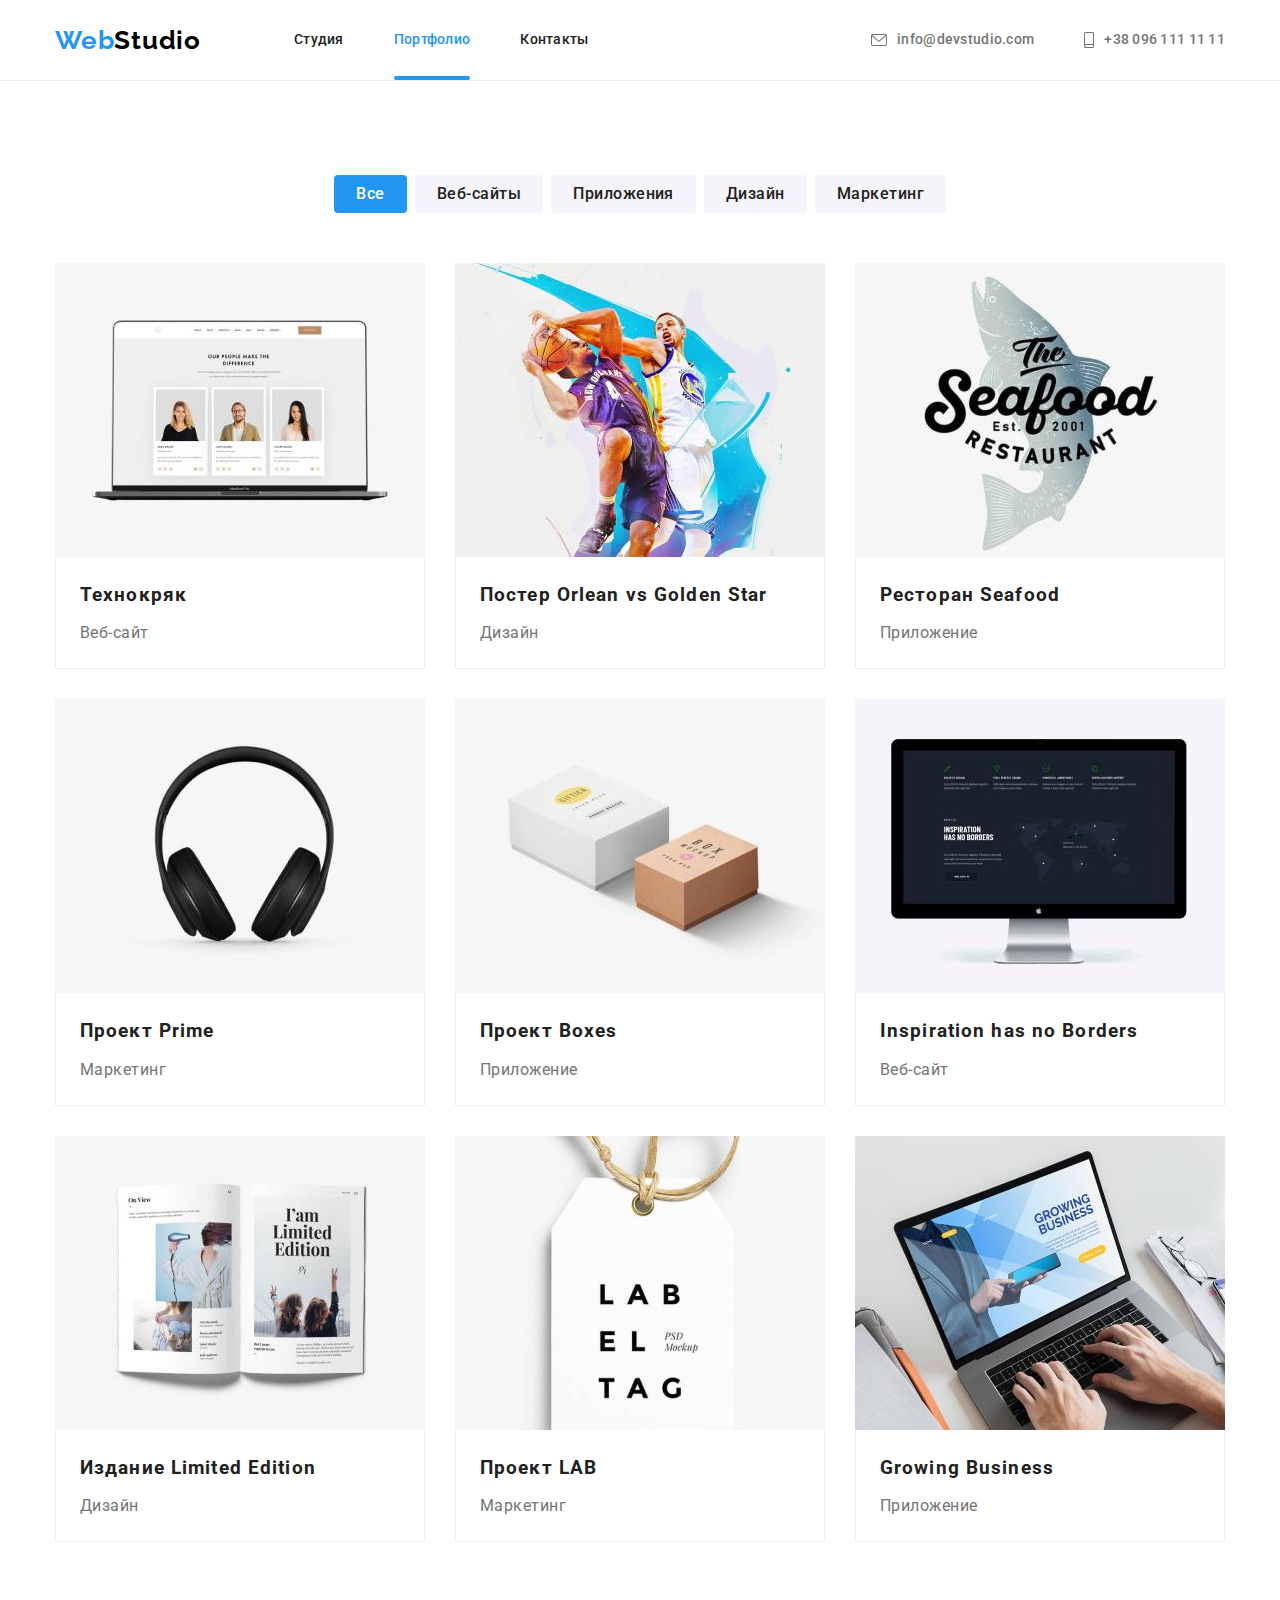
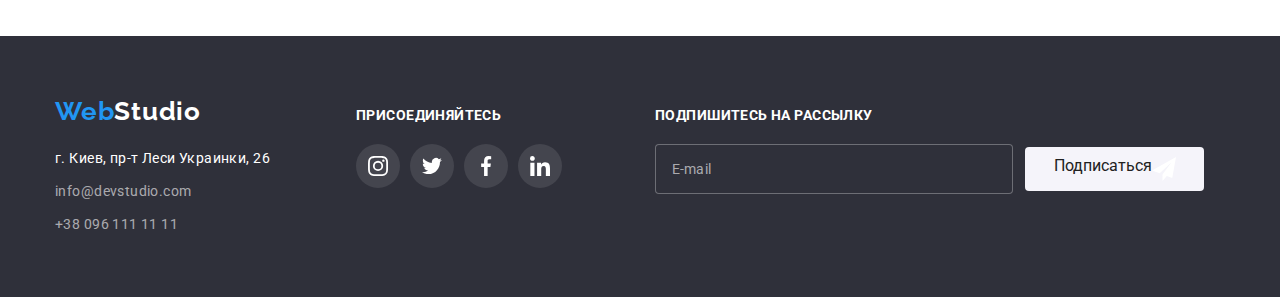
==== commit cb254d8b: "bem" ====
--- a/portfolio.html
+++ b/portfolio.html
@@ -20,27 +20,29 @@
 
 <body>
         <header class="page-header">
-            <div class=" container">
-                <nav class="nav">
-                    <a href="index.html" class="logo link cursor">Web<span class="studio">Studio</span></a>
+            <div class="container">
+                <nav class="page-header__nav nav">
+                    <a href="index.html" class="page-header__logo logo link cursor">Web<span class="studio">Studio</span></a>
                     <ul class="site-nav list">
-                        <li class="menu cursor"><a href="index.html" class="link">Студия</a></li>
-                        <li class="menu cursor"><a href="portfolio.html" class="link current">Портфолио</a></li>
-                        <li class="menu cursor"><a href="" class="link">Контакты</a></li>
+                        <li class="site-nav__menu cursor"><a href="index.html"
+                                class="site-nav__link link">Студия</a></li>
+                        <li class="site-nav__menu cursor"><a href="portfolio.html" class="site-nav__link link site-nav__link_current">Портфолио</a>
+                        </li>
+                        <li class="site-nav__menu cursor"><a href="" class="site-nav__link link">Контакты</a></li>
                     </ul>
                 </nav>
-                <ul class="auth-nav list">
-                    <li class="auth cursor">
-                        <a href="mailto:info@devstudio.com" class="contact link">
-                            <svg class="mail-icon" width="16" height="12">
-                                <use href="./images/sprite.svg#icon-mail" ></use>
+                <ul class="page-header__auth-nav auth-nav list">
+                    <li class="auth-nav__auth cursor">
+                        <a href="mailto:info@devstudio.com" class="auth-nav__contact link">
+                            <svg class="auth-nav__mail-icon" width="16" height="12">
+                                <use href="./images/sprite.svg#icon-mail"></use>
                             </svg>
                             info@devstudio.com</a>
                     </li>
-                    <li class="auth cursor">
-                        <a href="tel:+380961111111" class="contact link">
-                            <svg class="phone-icon" width="10" height="16">
-                                <use href="./images/sprite.svg#icon-phone" ></use>
+                    <li class="auth-nav__auth cursor">
+                        <a href="tel:+380961111111" class="auth-nav__contact link">
+                            <svg class="auth-nav__phone-icon" width="10" height="16">
+                                <use href="./images/sprite.svg#icon-phone"></use>
                             </svg>
                             +38 096 111 11 11</a>
                     </li>
@@ -61,7 +63,6 @@
                 <li class="list-button"><button type="button" class="button filter cursor">Маркетинг</button></li>
             </ul>
             
-           
             <ul class="list portfolio flex-container">
                 
                 <li class="flex-element">
--- a/css/main.min.css
+++ b/css/main.min.css
@@ -1,4 +1,4 @@
 /*! modern-normalize v1.1.0 | MIT License | https://github.com/sindresorhus/modern-normalize */*,::after,::before{box-sizing:border-box}html{-moz-tab-size:4;tab-size:4}html{line-height:1.15;-webkit-text-size-adjust:100%}body{margin:0}body{font-family:system-ui, -apple-system, "Segoe UI", Roboto, Helvetica, Arial,  sans-serif, "Apple Color Emoji", "Segoe UI Emoji"}hr{height:0;color:inherit}abbr[title]{text-decoration:underline dotted}b,strong{font-weight:bolder}code,kbd,pre,samp{font-family:ui-monospace, SFMono-Regular, Consolas, "Liberation Mono", Menlo,- monospace;font-size:1em}small{font-size:80%}sub,sup{font-size:75%;line-height:0;position:relative;vertical-align:baseline}sub{bottom:-0.25em}sup{top:-0.5em}table{text-indent:0;border-color:inherit}button,input,optgroup,select,textarea{font-family:inherit;font-size:100%;line-height:1.15;margin:0}button,select{text-transform:none}[type="button"],[type="reset"],[type="submit"],button{-webkit-appearance:button}::-moz-focus-inner{border-style:none;padding:0}:-moz-focusring{outline:1px dotted ButtonText}:-moz-ui-invalid{box-shadow:none}legend{padding:0}progress{vertical-align:baseline}::-webkit-inner-spin-button,::-webkit-outer-spin-button{height:auto}[type="search"]{-webkit-appearance:textfield;outline-offset:-2px}::-webkit-search-decoration{-webkit-appearance:none}::-webkit-file-upload-button{-webkit-appearance:button;font:inherit}summary{display:list-item}:root{--background-color: #ffffff;--secondary-background-color: #f5f4fa;--text-color: #757575;--hero-title: #ffffff;--section-title-color: #212121;--title-text-color: #212121;--accent-color: #2196f3;--hover-color: #188ce8;--footer-color: #2f303a;--border-color: #eeeeee;--border-color-header: #ececec;--hero-background: #2f303a;--icon-page: #afb1b8;--overlay-text-color: #ffffff;--white-color: #ffffff;--black-color: black}img{display:block}button,link{cursor:pointer}.visually-hidden{position:absolute;white-space:nowrap;width:1px;height:1px;overflow:hidden;border:0;padding:0;clip:rect(0 0 0 0);clip-path:inset(50%);margin:-1px}.logo{color:var(--accent-color);text-decoration:none;font-family:"Raleway", sans-serif;font-style:normal;font-weight:700;font-size:26px;line-height:1.19;letter-spacing:0.03em}.logo .studio{color:#000000}body{background-color:var(--background-color);color:var(--text-color);font-family:"Roboto", sans-serif;font-weight:400;font-style:normal}.list{padding:0;margin:0;list-style:none}.link{text-decoration:none;margin:0;display:block}.section{padding-top:94px;padding-bottom:94px}.title{color:var(--title-text-color)}.cursor{cursor:pointer}.section-title{margin-top:0;margin-bottom:50px;color:var(--section-title-color);font-weight:700;font-size:36px;line-height:1.17;text-align:center;letter-spacing:0.03em}.button{display:inline-block;border-radius:4px;padding:10px 32px;border:none;color:var(--title-text-color);background-color:var(--secondary-background-color);text-align:center}.button.primary{min-height:50px;min-width:200px;color:var(--background-color);background-color:var(--accent-color);font-weight:700;font-size:16px;line-height:1.87;align-items:center;letter-spacing:0.06em;transition-property:background-color;transition-duration:250ms;transition-timing-function:cubic-bezier(0.4, 0, 0.2, 1)}.button.primary:hover,.button.primary:focus{color:var(--background-color);background-color:var(--hover-color)}.button.filter{padding:6px 22px;min-width:73px;font-weight:500;font-size:16px;line-height:1.62;letter-spacing:0.03em;transition-property:color, background-color, box-shadow;transition-duration:250ms;transition-timing-function:cubic-bezier(0.4, 0, 0.2, 1)}.button.filter:hover,.button.filter:focus{color:var(--background-color);background-color:var(--hover-color);box-shadow:0px 3px 1px rgba(0,0,0,0.1),0px 1px 2px rgba(0,0,0,0.08),0px 2px 2px rgba(0,0,0,0.12)}.button.filter.current{color:var(--background-color);background-color:var(--accent-color);transition-property:color, background-color, box-shadow;transition-duration:250ms;transition-timing-function:cubic-bezier(0.4, 0, 0.2, 1)}.button.filter.current:hover,.button.filter.current:focus{color:var(--background-color);background-color:var(--hover-color);box-shadow:0px 3px 1px rgba(0,0,0,0.1),0px 1px 2px rgba(0,0,0,0.08),0px 2px 2px rgba(0,0,0,0.12)}.container{width:1200px;margin-left:auto;margin-right:auto;padding-left:15px;padding-right:15px}.page-header{background-color:var(--background-color);align-items:center;border-bottom:1px solid var(--border-color-header)}.page-header .container{display:flex;align-items:center}.page-header .logo{margin-right:93px;padding-top:24px;padding-bottom:24px}.site-nav .link{color:var(--title-text-color);font-weight:500;font-size:14px;line-height:1.14;letter-spacing:0.02em;padding-top:32px;padding-bottom:32px;transition-property:color;transition-duration:250ms;transition-timing-function:cubic-bezier(0.4, 0, 0.2, 1)}.site-nav .link:hover,.site-nav .link:focus{color:var(--accent-color)}.link.current{position:relative;color:var(--accent-color)}.link.current::after{position:absolute;left:0;bottom:0;content:"";display:block;width:100%;height:4px;border-radius:2px;background-color:var(--accent-color)}.auth-nav .contact{color:var(--text-color);font-weight:500;font-size:14px;line-height:1.14;letter-spacing:0.02em;padding-top:32px;padding-bottom:32px;display:inline-flex;align-items:center;transition-property:color;transition-duration:250ms;transition-timing-function:cubic-bezier(0.4, 0, 0.2, 1)}.auth-nav .contact:hover,.auth-nav .contact:focus{color:var(--accent-color)}.site-nav{display:flex}.site-nav .menu{display:block;margin-right:50px}.site-nav .menu:last-child{margin-right:0}.page-header .auth-nav{display:flex;margin-left:auto;align-items:center;justify-content:center}.auth-nav .auth{display:block;margin-right:50px}.auth-nav .auth:last-child{margin-right:0}.mail-icon{display:inline-block;height:12px;width:16px;margin-right:10px;align-items:center;fill:currentColor}.phone-icon{display:inline-block;height:16px;width:10px;margin-right:10px;align-items:center;fill:currentColor}.nav{display:flex;align-items:center}.hero .container{width:696px}.hero.section{text-align:center;padding-top:200px;padding-bottom:200px;max-width:1600px;min-height:600px;margin-left:auto;margin-right:auto;background-image:linear-gradient(to right, rgba(47,48,58,0.4), rgba(47,48,58,0.4)),url("../images/Img_hero.jpg");background-repeat:no-repeat;background-position:center}.hero.section-title{margin-top:0;margin-bottom:30px;color:var(--hero-title);font-weight:900;font-size:44px;line-height:1.36;letter-spacing:0.06em;text-transform:uppercase}.feature.list{display:flex}.feature.list .name{flex-basis:calc((100% - 3 * 30px) / 4);margin-right:30px;align-items:center}.feature.list .name:last-child{margin-right:0}.icon{display:flex;align-items:center;justify-content:center;background-color:var(--secondary-background-color);border-radius:4px;background-position:center;height:120px;width:270px;margin-bottom:30px}.feature .title{margin-top:0;margin-bottom:10px;font-weight:700;font-size:14px;line-height:1.14;letter-spacing:0.03em;text-transform:uppercase}.feature.description{margin-top:0;margin-bottom:0;font-size:14px;line-height:1.71;letter-spacing:0.03em}.working.section{padding-top:0}.list.working{display:flex}.list.working .image{flex-basis:calc((100% - 2 * 30px) / 3);margin-right:30px}.list.working .image:last-child{margin-right:0}.image-thumb{position:relative;overflow:hidden;height:100%;width:100%}.image-overlay{position:absolute;bottom:0;left:0;width:100%;height:70px;background-color:rgba(47,48,58,0.8)}.text-image{position:absolute;top:50%;left:50%;transform:translate(-50%, -50%);margin:0;width:370px;font-weight:700;font-size:14px;line-height:1.14;text-align:center;letter-spacing:0.03em;text-transform:uppercase;color:var(--overlay-text-color)}.section.team{background-color:var(--secondary-background-color)}.team.list{display:flex}.team.list .card{flex-basis:calc((100% - 3 * 30px) / 4);margin-right:30px;background:#ffffff;box-shadow:0px 1px 3px rgba(0,0,0,0.12),0px 1px 1px rgba(0,0,0,0.14),0px 2px 1px rgba(0,0,0,0.2);border-radius:0px 0px 4px 4px}.team.list .card:last-child{margin-right:0}.team-card{padding-top:30px;padding-bottom:30px}.team .title{margin-top:0;margin-bottom:10px;font-weight:500;font-size:16px;line-height:1.19;text-align:center;letter-spacing:0.03em}.team.description{margin-top:0;margin-bottom:16px;font-size:16px;line-height:1.19;text-align:center;letter-spacing:0.03em}.social-link:hover,.social-link:focus{background-color:var(--accent-color);fill:white}.social{display:flex;justify-content:center}.social-item{display:flex;width:44px;height:44px;margin-right:10px}.social-item:last-child{margin-right:0}.social-link{display:flex;width:44px;height:44px;border-radius:50%;padding:0px;justify-content:center;align-items:center;fill:var(--icon-page);background-color:rgba(255,255,255,0.1);transition-property:background-color, fill;transition-duration:250ms;transition-timing-function:cubic-bezier(0.4, 0, 0.2, 1)}.social-icon{color:currentColor}.client{display:flex;justify-content:center}.client-item{display:flex;width:170px;height:92px;justify-content:center;align-items:center;padding:0;margin-right:30px}.client-item:last-child{margin-right:0px}.client-link{display:flex;width:170px;height:92px;border:1px solid var(--icon-page);border-radius:4px;justify-content:center;align-items:center;padding:0;color:var(--icon-page);transition-property:color, border;transition-duration:250ms;transition-timing-function:cubic-bezier(0.4, 0, 0.2, 1)}.client-link:hover,.client-link:focus{background-color:var(--background-color);color:var(--accent-color);border:1px solid var(--accent-color)}.client-icon{fill:currentColor;transition-property:fill;transition-duration:250ms;transition-timing-function:cubic-bezier(0.4, 0, 0.2, 1)}.client-icon:hover,.client-icon:focus{fill:var(--accent-color)}.footer{padding-top:60px;padding-bottom:60px;background-color:var(--footer-color)}.footer .logo{display:inline-block;margin-bottom:20px}.footer .logo .studio{color:var(--background-color)}.footer-address,.address{color:var(--background-color);font-style:normal;font-size:14px;line-height:1.71;letter-spacing:0.03em;transition-property:color;transition-duration:250ms;transition-timing-function:cubic-bezier(0.4, 0, 0.2, 1)}.address:hover,.address:focus{color:var(--accent-color)}.footer-address .contact{font-weight:400;color:rgba(255,255,255,0.6);padding:0}.footer .address{margin-bottom:9px}.footer .mail{margin-bottom:9px}.footer-social .social-link{fill:white;transition-property:background-color;transition-duration:250ms;transition-timing-function:cubic-bezier(0.4, 0, 0.2, 1)}.social.title,.subscribe.title{font-weight:700;font-size:14px;line-height:1.14;letter-spacing:0.03em;text-transform:uppercase;color:white;margin-bottom:20px;margin-top:0px}.footer-social,.footer-subscribe{display:flex;flex-direction:column;align-items:flex-start}.footer-social{margin-right:93px}.footer .container{display:flex;align-items:baseline}.footer-contact{flex-grow:1;margin-right:70px}.footer-form{display:flex;align-items:center;width:570px}.footer-input{width:358px;height:50px;margin:0px;padding-left:16px;padding-top:15px;padding-bottom:15px;background-color:var(--footer-color);border:1px solid rgba(255,255,255,0.3);box-sizing:border-box;border-radius:4px;outline:none;font-size:14px;line-height:1.14;letter-spacing:0.01em;color:var(--background-color);transition-property:filter;transition-duration:250ms;transition-timing-function:cubic-bezier(0.4, 0, 0.2, 1)}.footer-input:hover,.footer-input:focus{filter:drop-shadow(0px 4px 4px rgba(0,0,0,0.15))}.footer-input::placeholder{color:rgba(255,255,255,0.6)}.subscribe-label{margin-right:12px}.footer .button.primary{display:flex;padding-left:29px;padding-right:28px;justify-content:space-between}.section.filter .list{display:flex;justify-content:center}.list-filter{margin-bottom:50px}.list-button:not(:last-child){margin-right:8px}.flex-container{display:flex;flex-wrap:wrap}.flex-element{flex-basis:calc((100% - 2 * 30px) / 3);margin-right:30px;margin-bottom:30px}.flex-element:nth-child(3n){margin-right:0}.flex-element:nth-last-child(-n+3){margin-bottom:0}.flex-element .link{box-shadow:none;transition-property:box-shadow;transition-duration:250ms;transition-timing-function:cubic-bezier(0.4, 0, 0.2, 1)}.flex-element .link:hover,.flex-element .link:focus{box-shadow:0px 1px 1px rgba(0,0,0,0.12),0px 4px 4px rgba(0,0,0,0.06),1px 4px 6px rgba(0,0,0,0.16)}.flex-element .link:hover:hover .text-overlay,.flex-element .link:hover:focus .text-overlay,.flex-element .link:focus:hover .text-overlay,.flex-element .link:focus:focus .text-overlay{transform:translateY(0%)}.portfolio-card{border-bottom:1px solid var(--border-color);border-right:1px solid var(--border-color);border-left:1px solid var(--border-color);padding:20px 24px}.portfolio-thumb{position:relative;height:100%;width:100%;overflow:hidden}.text-overlay{position:absolute;top:0;left:0;width:100%;height:100%;background-color:rgba(33,150,243,0.9);transform:translateY(104%);transition-property:transform;transition-duration:250ms;transition-timing-function:cubic-bezier(0.4, 0, 0.2, 1)}.portfolio-overlay{position:absolute;top:50%;left:50%;transform:translate(-50%, -50%);margin:0;width:322px;font-weight:400;font-size:18px;line-height:1.56;letter-spacing:0.03em;color:var(--overlay-text-color)}.portfolio .title{margin-top:0;margin-bottom:4px;font-weight:700;font-size:18px;line-height:2;letter-spacing:0.06em}.portfolio .description{margin-top:0;margin-bottom:0;font-size:16px;line-height:1.87;letter-spacing:0.03em;color:var(--text-color)}.backdrop{position:fixed;top:0;left:0;width:100%;height:100%;background-color:rgba(0,0,0,0.2);opacity:1;transition-property:transform, opacity;transition-duration:250ms;transition-timing-function:cubic-bezier(0.4, 0, 0.2, 1)}.backdrop.is-hidden{opacity:0;pointer-events:none}.modal{position:absolute;top:50%;left:50%;transform:translate(-50%, -50%) scale(1);min-width:528px;background-color:white;opacity:1;transition-property:transform, opacity;transition-duration:250ms;transition-timing-function:cubic-bezier(0.4, 0, 0.2, 1)}.close{position:absolute;top:8px;right:8px;display:flex;justify-content:center;align-items:center;width:30px;height:30px;background-color:white;color:#000000;border-radius:50%;border:1px solid rgba(0,0,0,0.1)}.close-icon{position:absolute;width:18px;height:18px;fill:currentColor;transition-property:fill;transition-duration:250ms;transition-timing-function:cubic-bezier(0.4, 0, 0.2, 1)}.close-icon:hover,.close-icon:focus{fill:var(--accent-color)}.backdrop.is-hidden .modal{transform:translate(-50%, -50%) scale(0.9);opacity:0}.form-container{display:flex;flex-direction:column;padding:40px}.modal-header{font-weight:700;font-size:20px;line-height:1.15;text-align:center;letter-spacing:0.03em;color:var(--title-text-color);padding:0;margin-top:0px;margin-bottom:12px}.modal-label{position:relative;display:flex;flex-direction:column;margin-bottom:10px;font-size:12px;line-height:1.16;letter-spacing:0.01em;color:var(--text-color)}.modal-label:nth-child(4){margin-bottom:20px}.modal-input{display:block;width:448px;height:40px;padding:0;padding-left:42px;margin-top:4px;border:1px solid rgba(33,33,33,0.2);box-sizing:border-box;border-radius:4px;outline:none;font-size:14px;line-height:1.14;letter-spacing:0.01em;color:var(--text-color);transition-property:border;transition-duration:250ms;transition-timing-function:cubic-bezier(0.4, 0, 0.2, 1)}.modal-input:focus{border:1px solid var(--accent-color)}.modal-input:focus+.modal-icon{fill:var(--accent-color)}.modal-input::placeholder{font-size:14px;line-height:1.14;letter-spacing:0.01em;color:rgba(117,117,117,0.5)}.modal-icon{position:absolute;left:12px;bottom:11px;width:18px;height:18px;color:var(--title-text-color);fill:currentColor;transition-property:fill;transition-duration:250ms;transition-timing-function:cubic-bezier(0.4, 0, 0.2, 1)}.modal-input.comment{min-height:120px;resize:none;padding-top:12px;padding:12px;padding-left:16px;padding-right:16px}.modal-label.check{display:flex;flex-direction:row;align-items:center;justify-content:center;margin-bottom:30px;font-size:14px;line-height:1.71;letter-spacing:0.03em;color:var(--text-color)}.modal-input.checkbox{position:absolute;width:1px;height:1px;margin:-1px;border:0;padding:0;clip:rect(0 0 0 0);overflow:hidden}.modal-input.checkbox:checked+.check-item{background-color:var(--accent-color);border-color:var(--accent-color)}.modal-label .link{text-decoration-line:underline;color:var(--accent-color)}.button.send{display:block;margin:auto}.check-item{display:flex;align-items:center;justify-content:center;height:15px;width:16px;margin-right:8px;border:2px solid var(--title-text-color);border-radius:2px;transition-property:color, background-color, border;transition-duration:250ms;transition-timing-function:cubic-bezier(0.4, 0, 0.2, 1)}.check-item:hover,.check-item:focus{border:2px solid var(--accent-color)}.check-icon{fill:white}
+ monospace;font-size:1em}small{font-size:80%}sub,sup{font-size:75%;line-height:0;position:relative;vertical-align:baseline}sub{bottom:-0.25em}sup{top:-0.5em}table{text-indent:0;border-color:inherit}button,input,optgroup,select,textarea{font-family:inherit;font-size:100%;line-height:1.15;margin:0}button,select{text-transform:none}[type="button"],[type="reset"],[type="submit"],button{-webkit-appearance:button}::-moz-focus-inner{border-style:none;padding:0}:-moz-focusring{outline:1px dotted ButtonText}:-moz-ui-invalid{box-shadow:none}legend{padding:0}progress{vertical-align:baseline}::-webkit-inner-spin-button,::-webkit-outer-spin-button{height:auto}[type="search"]{-webkit-appearance:textfield;outline-offset:-2px}::-webkit-search-decoration{-webkit-appearance:none}::-webkit-file-upload-button{-webkit-appearance:button;font:inherit}summary{display:list-item}:root{--background-color: #ffffff;--secondary-background-color: #f5f4fa;--text-color: #757575;--hero-title: #ffffff;--section-title-color: #212121;--title-text-color: #212121;--accent-color: #2196f3;--hover-color: #188ce8;--footer-color: #2f303a;--border-color: #eeeeee;--border-color-header: #ececec;--hero-background: #2f303a;--icon-page: #afb1b8;--overlay-text-color: #ffffff;--white-color: #ffffff;--black-color: black}.feature-section__item,.social.title,.subscribe.title{font-weight:700;font-size:14px;line-height:1.14;letter-spacing:0.03em;text-transform:uppercase}.auth-nav__mail-icon,.auth-nav__phone-icon{display:inline-block;align-items:center;margin-right:10px;fill:currentColor}img{display:block}button,link{cursor:pointer}.visually-hidden{position:absolute;white-space:nowrap;width:1px;height:1px;overflow:hidden;border:0;padding:0;clip:rect(0 0 0 0);clip-path:inset(50%);margin:-1px}.logo{color:var(--accent-color);text-decoration:none;font-family:"Raleway", sans-serif;font-style:normal;font-weight:700;font-size:26px;line-height:1.19;letter-spacing:.03em}.logo .studio{color:#000000}body{background-color:var(--background-color);color:var(--text-color);font-family:"Roboto", sans-serif;font-weight:400;font-style:normal}.list{padding:0;margin:0;list-style:none}.link{text-decoration:none;margin:0;display:block}.section{padding-top:94px;padding-bottom:94px}.title{color:var(--title-text-color)}.cursor{cursor:pointer}.section-title{margin-top:0;margin-bottom:50px;color:var(--section-title-color);font-weight:700;font-size:36px;line-height:1.17;letter-spacing:.03em;text-align:center}.button{display:inline-block;text-align:center;border-radius:4px;padding:10px 32px;border:none;color:var(--title-text-color);background-color:var(--secondary-background-color)}.button_primary{min-height:50px;min-width:200px;align-items:center;color:var(--background-color);background-color:var(--accent-color);font-weight:700;font-size:16;line-height:1.87;letter-spacing:.06em;transition-property:background-color;transition-duration:250ms;transition-timing-function:cubic-bezier(0.4, 0, 0.2, 1)}.button_primary:hover,.button_primary:focus{color:var(--background-color);background-color:var(--hover-color)}.button.filter{padding:6px 22px;min-width:73px;font-weight:500;font-size:16px;line-height:1.62;letter-spacing:.03em;transition-property:color, background-color, box-shadow;transition-duration:250ms;transition-timing-function:cubic-bezier(0.4, 0, 0.2, 1)}.button.filter:hover,.button.filter:focus{color:var(--background-color);background-color:var(--hover-color);box-shadow:0px 3px 1px rgba(0,0,0,0.1),0px 1px 2px rgba(0,0,0,0.08),0px 2px 2px rgba(0,0,0,0.12)}.button.filter.current{color:var(--background-color);background-color:var(--accent-color);transition-property:color, background-color, box-shadow;transition-duration:250ms;transition-timing-function:cubic-bezier(0.4, 0, 0.2, 1)}.button.filter.current:hover,.button.filter.current:focus{color:var(--background-color);background-color:var(--hover-color);box-shadow:0px 3px 1px rgba(0,0,0,0.1),0px 1px 2px rgba(0,0,0,0.08),0px 2px 2px rgba(0,0,0,0.12)}.container{width:1200px;margin-left:auto;margin-right:auto;padding-left:15px;padding-right:15px}.page-header{background-color:var(--background-color);align-items:center;border-bottom:1px solid var(--border-color-header)}.page-header .container{display:flex;align-items:center}.page-header__logo{margin-right:93px;padding-top:24px;padding-bottom:24px}.site-nav__link{color:var(--title-text-color);font-weight:500;font-size:14px;line-height:1.14;letter-spacing:.02em;padding-top:32px;padding-bottom:32px;transition-property:color;transition-duration:250ms;transition-timing-function:cubic-bezier(0.4, 0, 0.2, 1)}.site-nav__link:hover,.site-nav__link:focus{color:var(--accent-color)}.site-nav__link_current{position:relative;color:var(--accent-color)}.site-nav__link_current::after{position:absolute;left:0;bottom:0;content:"";display:block;width:100%;height:4px;border-radius:2px;background-color:var(--accent-color)}.auth-nav__contact{display:inline-flex;align-items:center;color:var(--text-color);font-weight:500;font-size:14px;line-height:1.14;letter-spacing:.02em;padding-top:32px;padding-bottom:32px;transition-property:color;transition-duration:250ms;transition-timing-function:cubic-bezier(0.4, 0, 0.2, 1)}.auth-nav__contact:hover,.auth-nav__contact:focus{color:var(--accent-color)}.site-nav{display:flex}.site-nav__menu{display:block;margin-right:50px}.site-nav__menu:last-child{margin-right:0}.page-header__auth-nav{display:flex;align-items:center;margin-left:auto;justify-content:center}.auth-nav__auth{display:block;margin-right:50px}.auth-nav__auth:last-child{margin-right:0}.auth-nav__mail-icon{height:12px;width:16px}.auth-nav__phone-icon{height:16px;width:10px}.nav{display:flex;align-items:center}.hero-section__container{width:696px}.hero-section{text-align:center;padding-top:200px;padding-bottom:200px;max-width:1600px;min-height:600px;margin-left:auto;margin-right:auto;background-image:linear-gradient(to right, rgba(47,48,58,0.4), rgba(47,48,58,0.4)),url("../images/Img_hero.jpg");background-repeat:no-repeat;background-position:center}.hero-section__section-title{margin-top:0;margin-bottom:30px;color:var(--hero-title);font-weight:900;font-size:44px;line-height:1.36;letter-spacing:.06em;text-transform:uppercase}.feature-section__list{display:flex}.feature-section__item{flex-basis:calc((100% - 3 * 30px) / 4);margin-right:30px;align-items:center}.feature-section__item:last-child{margin-right:0}.feature-section__icon{display:flex;align-items:center;justify-content:center;background-color:var(--secondary-background-color);border-radius:4px;background-position:center;height:120px;width:270px;margin-bottom:30px}.feature-section__item{margin-top:0;margin-bottom:10px}.feature-section__text{margin-top:0;margin-bottom:0;font-size:14px;line-height:1.71;letter-spacing:.03em}.working.section{padding-top:0}.list.working{display:flex}.list.working .image{flex-basis:calc((100% - 2 * 30px) / 3);margin-right:30px}.list.working .image:last-child{margin-right:0}.image-thumb{position:relative;overflow:hidden;height:100%;width:100%}.image-overlay{position:absolute;bottom:0;left:0;width:100%;height:70px;background-color:rgba(47,48,58,0.8)}.text-image{position:absolute;top:50%;left:50%;transform:translate(-50%, -50%);margin:0;width:370px;font-weight:700;font-size:14px;line-height:1.14;letter-spacing:.03em;text-align:center;text-transform:uppercase;color:var(--overlay-text-color)}.section.team{background-color:var(--secondary-background-color)}.team.list{display:flex}.team.list .card{flex-basis:calc((100% - 3 * 30px) / 4);margin-right:30px;background:#ffffff;box-shadow:0px 1px 3px rgba(0,0,0,0.12),0px 1px 1px rgba(0,0,0,0.14),0px 2px 1px rgba(0,0,0,0.2);border-radius:0px 0px 4px 4px}.team.list .card:last-child{margin-right:0}.team-card{padding-top:30px;padding-bottom:30px}.team .title{margin-top:0;margin-bottom:10px;font-weight:500;font-size:16px;line-height:1.19;letter-spacing:.03em;text-align:center}.team.description{margin-top:0;margin-bottom:16px;font-size:16px;line-height:1.19;letter-spacing:.03em;text-align:center}.social-link:hover,.social-link:focus{background-color:var(--accent-color);fill:white}.social{display:flex;justify-content:center}.social-item{display:flex;width:44px;height:44px;margin-right:10px}.social-item:last-child{margin-right:0}.social-link{display:flex;align-items:center;justify-content:center;width:44px;height:44px;border-radius:50%;padding:0px;fill:var(--icon-page);background-color:rgba(255,255,255,0.1);transition-property:background-color, fill;transition-duration:250ms;transition-timing-function:cubic-bezier(0.4, 0, 0.2, 1)}.social-icon{color:currentColor}.client{display:flex;justify-content:center}.client-item{display:flex;align-items:center;justify-content:center;width:170px;height:92px;padding:0;margin-right:30px}.client-item:last-child{margin-right:0px}.client-link{display:flex;align-items:center;justify-content:center;width:170px;height:92px;border:1px solid var(--icon-page);border-radius:4px;padding:0;color:var(--icon-page);transition-property:color, border;transition-duration:250ms;transition-timing-function:cubic-bezier(0.4, 0, 0.2, 1)}.client-link:hover,.client-link:focus{background-color:var(--background-color);color:var(--accent-color);border:1px solid var(--accent-color)}.client-icon{fill:currentColor;transition-property:fill;transition-duration:250ms;transition-timing-function:cubic-bezier(0.4, 0, 0.2, 1)}.client-icon:hover,.client-icon:focus{fill:var(--accent-color)}.footer{padding-top:60px;padding-bottom:60px;background-color:var(--footer-color)}.footer .logo{display:inline-block;margin-bottom:20px}.footer .logo .studio{color:var(--background-color)}.footer-address,.address{color:var(--background-color);font-style:normal;font-size:14px;line-height:1.71;letter-spacing:.03em;transition-property:color;transition-duration:250ms;transition-timing-function:cubic-bezier(0.4, 0, 0.2, 1)}.address:hover,.address:focus{color:var(--accent-color)}.footer-address .contact{color:rgba(255,255,255,0.6);padding:0}.footer .address{margin-bottom:9px}.footer .mail{margin-bottom:9px}.footer-social .social-link{fill:white;transition-property:background-color;transition-duration:250ms;transition-timing-function:cubic-bezier(0.4, 0, 0.2, 1)}.social.title,.subscribe.title{color:white;margin-bottom:20px;margin-top:0px}.footer-social,.footer-subscribe{display:flex;align-items:flex-start;flex-direction:column}.footer-social{margin-right:93px}.footer .container{display:flex;align-items:baseline}.footer-contact{flex-grow:1;margin-right:70px}.footer-form{display:flex;align-items:center;width:570px}.footer-input{width:358px;height:50px;margin:0px;padding-left:16px;padding-top:15px;padding-bottom:15px;background-color:var(--footer-color);border:1px solid rgba(255,255,255,0.3);box-sizing:border-box;border-radius:4px;outline:none;font-size:14px;line-height:1.14;letter-spacing:.01em;color:var(--background-color);transition-property:filter;transition-duration:250ms;transition-timing-function:cubic-bezier(0.4, 0, 0.2, 1)}.footer-input:hover,.footer-input:focus{filter:drop-shadow(0px 4px 4px rgba(0,0,0,0.15))}.footer-input::placeholder{color:rgba(255,255,255,0.6)}.subscribe-label{margin-right:12px}.footer .button.primary{display:flex;justify-content:space-between;padding-left:29px;padding-right:28px}.section.filter .list{display:flex;justify-content:center}.list-filter{margin-bottom:50px}.list-button:not(:last-child){margin-right:8px}.flex-container{display:flex;flex-wrap:wrap}.flex-element{flex-basis:calc((100% - 2 * 30px) / 3);margin-right:30px;margin-bottom:30px}.flex-element:nth-child(3n){margin-right:0}.flex-element:nth-last-child(-n+3){margin-bottom:0}.flex-element .link{box-shadow:none;transition-property:box-shadow;transition-duration:250ms;transition-timing-function:cubic-bezier(0.4, 0, 0.2, 1)}.flex-element .link:hover,.flex-element .link:focus{box-shadow:0px 1px 1px rgba(0,0,0,0.12),0px 4px 4px rgba(0,0,0,0.06),1px 4px 6px rgba(0,0,0,0.16)}.flex-element .link:hover:hover .text-overlay,.flex-element .link:hover:focus .text-overlay,.flex-element .link:focus:hover .text-overlay,.flex-element .link:focus:focus .text-overlay{transform:translateY(0%)}.portfolio-card{border-bottom:1px solid var(--border-color);border-right:1px solid var(--border-color);border-left:1px solid var(--border-color);padding:20px 24px}.portfolio-thumb{position:relative;height:100%;width:100%;overflow:hidden}.text-overlay{position:absolute;top:0;left:0;width:100%;height:100%;background-color:rgba(33,150,243,0.9);transform:translateY(104%);transition-property:transform;transition-duration:250ms;transition-timing-function:cubic-bezier(0.4, 0, 0.2, 1)}.portfolio-overlay{position:absolute;top:50%;left:50%;transform:translate(-50%, -50%);margin:0;width:322px;font-size:18px;line-height:1.56;letter-spacing:.03em;color:var(--overlay-text-color)}.portfolio .title{margin-top:0;margin-bottom:4px;font-weight:700;font-size:18;line-height:2;letter-spacing:.06em}.portfolio .description{margin-top:0;margin-bottom:0;font-size:16;line-height:1.87;letter-spacing:.03em;color:var(--text-color)}.backdrop{position:fixed;top:0;left:0;width:100%;height:100%;background-color:rgba(0,0,0,0.2);opacity:1;transition-property:transform, opacity;transition-duration:250ms;transition-timing-function:cubic-bezier(0.4, 0, 0.2, 1)}.backdrop.is-hidden{opacity:0;pointer-events:none}.modal{position:absolute;top:50%;left:50%;transform:translate(-50%, -50%) scale(1);min-width:528px;background-color:white;opacity:1;transition-property:transform, opacity;transition-duration:250ms;transition-timing-function:cubic-bezier(0.4, 0, 0.2, 1)}.modal__close{position:absolute;top:8px;right:8px;display:flex;align-items:center;justify-content:center;width:30px;height:30px;background-color:white;color:#000000;border-radius:50%;border:1px solid rgba(0,0,0,0.1)}.modal__close-icon{position:absolute;width:18px;height:18px;fill:currentColor;transition-property:fill;transition-duration:250ms;transition-timing-function:cubic-bezier(0.4, 0, 0.2, 1)}.modal__close-icon:hover,.modal__close-icon:focus{fill:var(--accent-color)}.backdrop.is-hidden .modal{transform:translate(-50%, -50%) scale(0.9);opacity:0}.form-container{display:flex;flex-direction:column;padding:40px}.form-container__modal-header{text-align:center;font-weight:700;font-size:20px;line-height:1.15;letter-spacing:.03em;color:var(--title-text-color);padding:0;margin-top:0px;margin-bottom:12px}.form-container__modal-label{position:relative;display:flex;flex-direction:column;margin-bottom:10px;font-size:12px;line-height:1.16;letter-spacing:.01em;color:var(--text-color)}.form-container__modal-label:nth-child(4){margin-bottom:20px}.form-container__modal-input{display:block;width:448px;height:40px;padding:0;padding-left:42px;margin-top:4px;border:1px solid rgba(33,33,33,0.2);box-sizing:border-box;border-radius:4px;outline:none;font-size:14px;line-height:1.14;letter-spacing:.01em;color:var(--text-color);transition-property:border;transition-duration:250ms;transition-timing-function:cubic-bezier(0.4, 0, 0.2, 1)}.form-container__modal-input:focus{border:1px solid var(--accent-color)}.form-container__modal-input:focus+.form-container__modal-icon{fill:var(--accent-color)}.form-container__modal-input::placeholder{font-size:14px;line-height:1.14;letter-spacing:.01em;color:rgba(117,117,117,0.5)}.form-container__modal-icon{position:absolute;left:12px;bottom:11px;width:18px;height:18px;color:var(--title-text-color);fill:currentColor;transition-property:fill;transition-duration:250ms;transition-timing-function:cubic-bezier(0.4, 0, 0.2, 1)}.form-container__modal-input.comment{min-height:120px;resize:none;padding-top:12px;padding:12px;padding-left:16px;padding-right:16px}.form-container__modal-label.check{display:flex;align-items:center;flex-direction:row;justify-content:center;margin-bottom:30px;font-size:14px;line-height:1.71;letter-spacing:.03em;color:var(--text-color)}.form-container__modal-input.checkbox{position:absolute;width:1px;height:1px;margin:-1px;border:0;padding:0;clip:rect(0 0 0 0);overflow:hidden}.form-container__modal-input.checkbox:checked+.form-container__check-item{background-color:var(--accent-color);border-color:var(--accent-color)}.form-container__modal-label .link{text-decoration-line:underline;color:var(--accent-color)}.form-send{display:block;margin:auto}.form-container__check-item{display:flex;align-items:center;justify-content:center;height:15px;width:16px;margin-right:8px;border:2px solid var(--title-text-color);border-radius:2px;transition-property:color, background-color, border;transition-duration:250ms;transition-timing-function:cubic-bezier(0.4, 0, 0.2, 1)}.form-container__check-item:hover,.form-container__check-item:focus{border:2px solid var(--accent-color)}.form-container__check-icon{fill:white}
 /*# sourceMappingURL=main.min.css.map */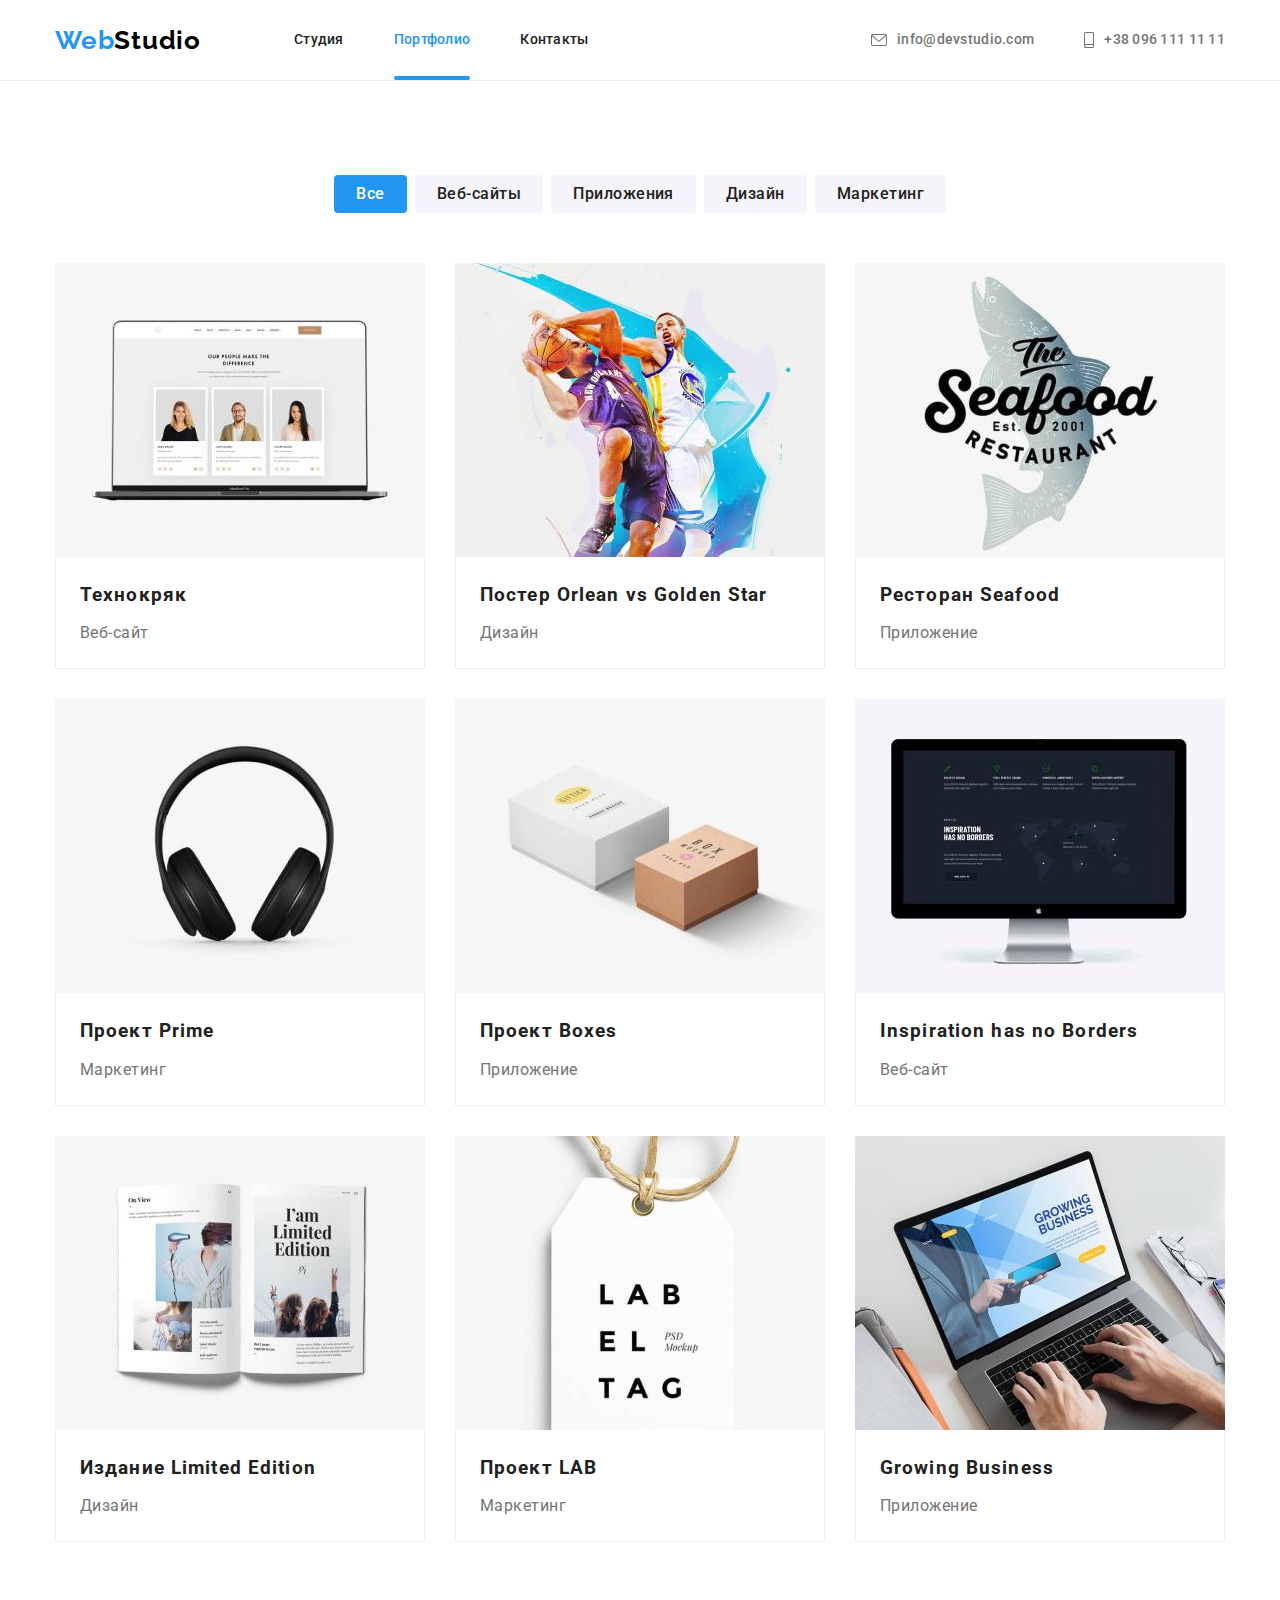
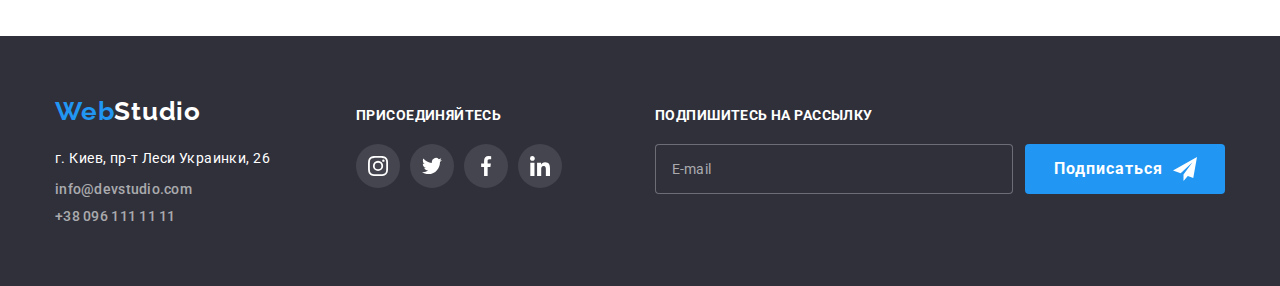
==== commit 94900448: "bem" ====
--- a/portfolio.html
+++ b/portfolio.html
@@ -228,47 +228,49 @@
     <footer class="footer">
         <div class="container">
             <div class="footer-contact">
-                <a href="index.html" class="logo link cursor">Web<span class="studio">Studio</span></a>
-                <address class="footer-address">
+                <a href="index.html" class="footer-contact__logo logo link cursor">Web<span
+                        class="studio_white">Studio</span></a>
+                <address class="footer-contact__footer-address footer-address">
                     <a href="https://www.google.com/maps/place/Lesi+Ukrainky+Blvd,+26,+Kyiv,+02000/@50.4265807,30.5361971,17z/data=!3m1!4b1!4m5!3m4!1s0x40d4cf0e033ecbe9:0x57a4dffefec77da0!8m2!3d50.4265807!4d30.5383859"
-                        target="_blank" class="address link cursor">г. Киев, пр-т Леси Украинки, 26</a>
-                    <ul class="auth-nav list">
-                        <li class="mail"><a href="mailto:info@devstudio.com"
-                                class="contact link cursor">info@devstudio.com</a></li>
-                        <li class="phone"><a href="tel:+380961111111" class="contact link cursor">+38 096 111 11 11</a></li>
+                        target="_blank" class="footer-address__address link cursor">г. Киев, пр-т Леси Украинки, 26</a>
+                    <ul class="footer-contact__auth-nav auth-nav list">
+                        <li class="footer-contact__mail"><a href="mailto:info@devstudio.com"
+                                class="footer-contact__contact auth-nav__contact link cursor">info@devstudio.com</a></li>
+                        <li class="footer-contact__phone"><a href="tel:+380961111111"
+                                class="footer-contact__contact auth-nav__contact link cursor">+38 096 111 11 11</a></li>
                     </ul>
                 </address>
             </div>
             <div class="footer-social">
-                <p class="social title">присоединяйтесь</p>
-                <ul class="social list">
-                    <li class="social-item">
-                        <a href="" class="social-link cursor">
-                            <svg class="social-icon" width="20" height="20">
+                <p class="footer-social__social-title title">присоединяйтесь</p>
+                <ul class="footer-socail__social social list">
+                    <li class="social__item">
+                        <a href="" class="social__link footer-socail__link cursor">
+                            <svg class="social__icon" width="20" height="20">
                                 <use href="./images/sprite.svg#icon-instagram">
                                 </use>
                             </svg>
                         </a>
                     </li>
-                    <li class="social-item">
-                        <a href="" class="social-link cursor">
-                            <svg class="social-icon" width="20" height="20">
+                    <li class="social__item">
+                        <a href="" class="social__link footer-socail__link cursor">
+                            <svg class="social__icon" width="20" height="20">
                                 <use href="./images/sprite.svg#icon-twitter">
                                 </use>
                             </svg>
                         </a>
                     </li>
-                    <li class="social-item">
-                        <a href="" class="social-link cursor">
-                            <svg class="social-icon" width="20" height="20">
+                    <li class="social__item">
+                        <a href="" class="social__link footer-socail__link cursor">
+                            <svg class="social__icon" width="20" height="20">
                                 <use href="./images/sprite.svg#icon-facebook">
                                 </use>
                             </svg>
                         </a>
                     </li>
-                    <li class="social-item">
-                        <a href="" class="social-link cursor">
-                            <svg class="social-icon" width="20" height="20">
+                    <li class="social__item">
+                        <a href="" class="social__link footer-socail__link cursor">
+                            <svg class="social__icon" width="20" height="20">
                                 <use href="./images/sprite.svg#icon-linkedin">
                                 </use>
                             </svg>
@@ -277,12 +279,12 @@
                 </ul>
             </div>
             <div class="footer-subscribe">
-                <p class="subscribe title">Подпишитесь на рассылку</p>
-                <form class="footer-form">
-                    <label class="subscribe-label">
-                        <input type="email" name="email" placeholder="E-mail" class="footer-input" />
+                <p class="footer-subscribe__subscribe-title title">Подпишитесь на рассылку</p>
+                <form class="footer-subscribe__footer-form footer-form">
+                    <label class="footer-form__subscribe-label">
+                        <input type="email" name="email" placeholder="E-mail" class="footer-form__input" />
                     </label>
-                    <button type="submit" class="button primary cursor">Подписаться
+                    <button type="submit" class="button button_primary footer-form__button_primary cursor">Подписаться
                         <svg class="subscribe-icon" width="24" height="24">
                             <use href="./images/icons.svg#icon-icon-send">
                             </use>
--- a/css/main.min.css
+++ b/css/main.min.css
@@ -1,4 +1,4 @@
 /*! modern-normalize v1.1.0 | MIT License | https://github.com/sindresorhus/modern-normalize */*,::after,::before{box-sizing:border-box}html{-moz-tab-size:4;tab-size:4}html{line-height:1.15;-webkit-text-size-adjust:100%}body{margin:0}body{font-family:system-ui, -apple-system, "Segoe UI", Roboto, Helvetica, Arial,  sans-serif, "Apple Color Emoji", "Segoe UI Emoji"}hr{height:0;color:inherit}abbr[title]{text-decoration:underline dotted}b,strong{font-weight:bolder}code,kbd,pre,samp{font-family:ui-monospace, SFMono-Regular, Consolas, "Liberation Mono", Menlo,- monospace;font-size:1em}small{font-size:80%}sub,sup{font-size:75%;line-height:0;position:relative;vertical-align:baseline}sub{bottom:-0.25em}sup{top:-0.5em}table{text-indent:0;border-color:inherit}button,input,optgroup,select,textarea{font-family:inherit;font-size:100%;line-height:1.15;margin:0}button,select{text-transform:none}[type="button"],[type="reset"],[type="submit"],button{-webkit-appearance:button}::-moz-focus-inner{border-style:none;padding:0}:-moz-focusring{outline:1px dotted ButtonText}:-moz-ui-invalid{box-shadow:none}legend{padding:0}progress{vertical-align:baseline}::-webkit-inner-spin-button,::-webkit-outer-spin-button{height:auto}[type="search"]{-webkit-appearance:textfield;outline-offset:-2px}::-webkit-search-decoration{-webkit-appearance:none}::-webkit-file-upload-button{-webkit-appearance:button;font:inherit}summary{display:list-item}:root{--background-color: #ffffff;--secondary-background-color: #f5f4fa;--text-color: #757575;--hero-title: #ffffff;--section-title-color: #212121;--title-text-color: #212121;--accent-color: #2196f3;--hover-color: #188ce8;--footer-color: #2f303a;--border-color: #eeeeee;--border-color-header: #ececec;--hero-background: #2f303a;--icon-page: #afb1b8;--overlay-text-color: #ffffff;--white-color: #ffffff;--black-color: black}.feature-section__item,.social.title,.subscribe.title{font-weight:700;font-size:14px;line-height:1.14;letter-spacing:0.03em;text-transform:uppercase}.auth-nav__mail-icon,.auth-nav__phone-icon{display:inline-block;align-items:center;margin-right:10px;fill:currentColor}img{display:block}button,link{cursor:pointer}.visually-hidden{position:absolute;white-space:nowrap;width:1px;height:1px;overflow:hidden;border:0;padding:0;clip:rect(0 0 0 0);clip-path:inset(50%);margin:-1px}.logo{color:var(--accent-color);text-decoration:none;font-family:"Raleway", sans-serif;font-style:normal;font-weight:700;font-size:26px;line-height:1.19;letter-spacing:.03em}.logo .studio{color:#000000}body{background-color:var(--background-color);color:var(--text-color);font-family:"Roboto", sans-serif;font-weight:400;font-style:normal}.list{padding:0;margin:0;list-style:none}.link{text-decoration:none;margin:0;display:block}.section{padding-top:94px;padding-bottom:94px}.title{color:var(--title-text-color)}.cursor{cursor:pointer}.section-title{margin-top:0;margin-bottom:50px;color:var(--section-title-color);font-weight:700;font-size:36px;line-height:1.17;letter-spacing:.03em;text-align:center}.button{display:inline-block;text-align:center;border-radius:4px;padding:10px 32px;border:none;color:var(--title-text-color);background-color:var(--secondary-background-color)}.button_primary{min-height:50px;min-width:200px;align-items:center;color:var(--background-color);background-color:var(--accent-color);font-weight:700;font-size:16;line-height:1.87;letter-spacing:.06em;transition-property:background-color;transition-duration:250ms;transition-timing-function:cubic-bezier(0.4, 0, 0.2, 1)}.button_primary:hover,.button_primary:focus{color:var(--background-color);background-color:var(--hover-color)}.button.filter{padding:6px 22px;min-width:73px;font-weight:500;font-size:16px;line-height:1.62;letter-spacing:.03em;transition-property:color, background-color, box-shadow;transition-duration:250ms;transition-timing-function:cubic-bezier(0.4, 0, 0.2, 1)}.button.filter:hover,.button.filter:focus{color:var(--background-color);background-color:var(--hover-color);box-shadow:0px 3px 1px rgba(0,0,0,0.1),0px 1px 2px rgba(0,0,0,0.08),0px 2px 2px rgba(0,0,0,0.12)}.button.filter.current{color:var(--background-color);background-color:var(--accent-color);transition-property:color, background-color, box-shadow;transition-duration:250ms;transition-timing-function:cubic-bezier(0.4, 0, 0.2, 1)}.button.filter.current:hover,.button.filter.current:focus{color:var(--background-color);background-color:var(--hover-color);box-shadow:0px 3px 1px rgba(0,0,0,0.1),0px 1px 2px rgba(0,0,0,0.08),0px 2px 2px rgba(0,0,0,0.12)}.container{width:1200px;margin-left:auto;margin-right:auto;padding-left:15px;padding-right:15px}.page-header{background-color:var(--background-color);align-items:center;border-bottom:1px solid var(--border-color-header)}.page-header .container{display:flex;align-items:center}.page-header__logo{margin-right:93px;padding-top:24px;padding-bottom:24px}.site-nav__link{color:var(--title-text-color);font-weight:500;font-size:14px;line-height:1.14;letter-spacing:.02em;padding-top:32px;padding-bottom:32px;transition-property:color;transition-duration:250ms;transition-timing-function:cubic-bezier(0.4, 0, 0.2, 1)}.site-nav__link:hover,.site-nav__link:focus{color:var(--accent-color)}.site-nav__link_current{position:relative;color:var(--accent-color)}.site-nav__link_current::after{position:absolute;left:0;bottom:0;content:"";display:block;width:100%;height:4px;border-radius:2px;background-color:var(--accent-color)}.auth-nav__contact{display:inline-flex;align-items:center;color:var(--text-color);font-weight:500;font-size:14px;line-height:1.14;letter-spacing:.02em;padding-top:32px;padding-bottom:32px;transition-property:color;transition-duration:250ms;transition-timing-function:cubic-bezier(0.4, 0, 0.2, 1)}.auth-nav__contact:hover,.auth-nav__contact:focus{color:var(--accent-color)}.site-nav{display:flex}.site-nav__menu{display:block;margin-right:50px}.site-nav__menu:last-child{margin-right:0}.page-header__auth-nav{display:flex;align-items:center;margin-left:auto;justify-content:center}.auth-nav__auth{display:block;margin-right:50px}.auth-nav__auth:last-child{margin-right:0}.auth-nav__mail-icon{height:12px;width:16px}.auth-nav__phone-icon{height:16px;width:10px}.nav{display:flex;align-items:center}.hero-section__container{width:696px}.hero-section{text-align:center;padding-top:200px;padding-bottom:200px;max-width:1600px;min-height:600px;margin-left:auto;margin-right:auto;background-image:linear-gradient(to right, rgba(47,48,58,0.4), rgba(47,48,58,0.4)),url("../images/Img_hero.jpg");background-repeat:no-repeat;background-position:center}.hero-section__section-title{margin-top:0;margin-bottom:30px;color:var(--hero-title);font-weight:900;font-size:44px;line-height:1.36;letter-spacing:.06em;text-transform:uppercase}.feature-section__list{display:flex}.feature-section__item{flex-basis:calc((100% - 3 * 30px) / 4);margin-right:30px;align-items:center}.feature-section__item:last-child{margin-right:0}.feature-section__icon{display:flex;align-items:center;justify-content:center;background-color:var(--secondary-background-color);border-radius:4px;background-position:center;height:120px;width:270px;margin-bottom:30px}.feature-section__item{margin-top:0;margin-bottom:10px}.feature-section__text{margin-top:0;margin-bottom:0;font-size:14px;line-height:1.71;letter-spacing:.03em}.working.section{padding-top:0}.list.working{display:flex}.list.working .image{flex-basis:calc((100% - 2 * 30px) / 3);margin-right:30px}.list.working .image:last-child{margin-right:0}.image-thumb{position:relative;overflow:hidden;height:100%;width:100%}.image-overlay{position:absolute;bottom:0;left:0;width:100%;height:70px;background-color:rgba(47,48,58,0.8)}.text-image{position:absolute;top:50%;left:50%;transform:translate(-50%, -50%);margin:0;width:370px;font-weight:700;font-size:14px;line-height:1.14;letter-spacing:.03em;text-align:center;text-transform:uppercase;color:var(--overlay-text-color)}.section.team{background-color:var(--secondary-background-color)}.team.list{display:flex}.team.list .card{flex-basis:calc((100% - 3 * 30px) / 4);margin-right:30px;background:#ffffff;box-shadow:0px 1px 3px rgba(0,0,0,0.12),0px 1px 1px rgba(0,0,0,0.14),0px 2px 1px rgba(0,0,0,0.2);border-radius:0px 0px 4px 4px}.team.list .card:last-child{margin-right:0}.team-card{padding-top:30px;padding-bottom:30px}.team .title{margin-top:0;margin-bottom:10px;font-weight:500;font-size:16px;line-height:1.19;letter-spacing:.03em;text-align:center}.team.description{margin-top:0;margin-bottom:16px;font-size:16px;line-height:1.19;letter-spacing:.03em;text-align:center}.social-link:hover,.social-link:focus{background-color:var(--accent-color);fill:white}.social{display:flex;justify-content:center}.social-item{display:flex;width:44px;height:44px;margin-right:10px}.social-item:last-child{margin-right:0}.social-link{display:flex;align-items:center;justify-content:center;width:44px;height:44px;border-radius:50%;padding:0px;fill:var(--icon-page);background-color:rgba(255,255,255,0.1);transition-property:background-color, fill;transition-duration:250ms;transition-timing-function:cubic-bezier(0.4, 0, 0.2, 1)}.social-icon{color:currentColor}.client{display:flex;justify-content:center}.client-item{display:flex;align-items:center;justify-content:center;width:170px;height:92px;padding:0;margin-right:30px}.client-item:last-child{margin-right:0px}.client-link{display:flex;align-items:center;justify-content:center;width:170px;height:92px;border:1px solid var(--icon-page);border-radius:4px;padding:0;color:var(--icon-page);transition-property:color, border;transition-duration:250ms;transition-timing-function:cubic-bezier(0.4, 0, 0.2, 1)}.client-link:hover,.client-link:focus{background-color:var(--background-color);color:var(--accent-color);border:1px solid var(--accent-color)}.client-icon{fill:currentColor;transition-property:fill;transition-duration:250ms;transition-timing-function:cubic-bezier(0.4, 0, 0.2, 1)}.client-icon:hover,.client-icon:focus{fill:var(--accent-color)}.footer{padding-top:60px;padding-bottom:60px;background-color:var(--footer-color)}.footer .logo{display:inline-block;margin-bottom:20px}.footer .logo .studio{color:var(--background-color)}.footer-address,.address{color:var(--background-color);font-style:normal;font-size:14px;line-height:1.71;letter-spacing:.03em;transition-property:color;transition-duration:250ms;transition-timing-function:cubic-bezier(0.4, 0, 0.2, 1)}.address:hover,.address:focus{color:var(--accent-color)}.footer-address .contact{color:rgba(255,255,255,0.6);padding:0}.footer .address{margin-bottom:9px}.footer .mail{margin-bottom:9px}.footer-social .social-link{fill:white;transition-property:background-color;transition-duration:250ms;transition-timing-function:cubic-bezier(0.4, 0, 0.2, 1)}.social.title,.subscribe.title{color:white;margin-bottom:20px;margin-top:0px}.footer-social,.footer-subscribe{display:flex;align-items:flex-start;flex-direction:column}.footer-social{margin-right:93px}.footer .container{display:flex;align-items:baseline}.footer-contact{flex-grow:1;margin-right:70px}.footer-form{display:flex;align-items:center;width:570px}.footer-input{width:358px;height:50px;margin:0px;padding-left:16px;padding-top:15px;padding-bottom:15px;background-color:var(--footer-color);border:1px solid rgba(255,255,255,0.3);box-sizing:border-box;border-radius:4px;outline:none;font-size:14px;line-height:1.14;letter-spacing:.01em;color:var(--background-color);transition-property:filter;transition-duration:250ms;transition-timing-function:cubic-bezier(0.4, 0, 0.2, 1)}.footer-input:hover,.footer-input:focus{filter:drop-shadow(0px 4px 4px rgba(0,0,0,0.15))}.footer-input::placeholder{color:rgba(255,255,255,0.6)}.subscribe-label{margin-right:12px}.footer .button.primary{display:flex;justify-content:space-between;padding-left:29px;padding-right:28px}.section.filter .list{display:flex;justify-content:center}.list-filter{margin-bottom:50px}.list-button:not(:last-child){margin-right:8px}.flex-container{display:flex;flex-wrap:wrap}.flex-element{flex-basis:calc((100% - 2 * 30px) / 3);margin-right:30px;margin-bottom:30px}.flex-element:nth-child(3n){margin-right:0}.flex-element:nth-last-child(-n+3){margin-bottom:0}.flex-element .link{box-shadow:none;transition-property:box-shadow;transition-duration:250ms;transition-timing-function:cubic-bezier(0.4, 0, 0.2, 1)}.flex-element .link:hover,.flex-element .link:focus{box-shadow:0px 1px 1px rgba(0,0,0,0.12),0px 4px 4px rgba(0,0,0,0.06),1px 4px 6px rgba(0,0,0,0.16)}.flex-element .link:hover:hover .text-overlay,.flex-element .link:hover:focus .text-overlay,.flex-element .link:focus:hover .text-overlay,.flex-element .link:focus:focus .text-overlay{transform:translateY(0%)}.portfolio-card{border-bottom:1px solid var(--border-color);border-right:1px solid var(--border-color);border-left:1px solid var(--border-color);padding:20px 24px}.portfolio-thumb{position:relative;height:100%;width:100%;overflow:hidden}.text-overlay{position:absolute;top:0;left:0;width:100%;height:100%;background-color:rgba(33,150,243,0.9);transform:translateY(104%);transition-property:transform;transition-duration:250ms;transition-timing-function:cubic-bezier(0.4, 0, 0.2, 1)}.portfolio-overlay{position:absolute;top:50%;left:50%;transform:translate(-50%, -50%);margin:0;width:322px;font-size:18px;line-height:1.56;letter-spacing:.03em;color:var(--overlay-text-color)}.portfolio .title{margin-top:0;margin-bottom:4px;font-weight:700;font-size:18;line-height:2;letter-spacing:.06em}.portfolio .description{margin-top:0;margin-bottom:0;font-size:16;line-height:1.87;letter-spacing:.03em;color:var(--text-color)}.backdrop{position:fixed;top:0;left:0;width:100%;height:100%;background-color:rgba(0,0,0,0.2);opacity:1;transition-property:transform, opacity;transition-duration:250ms;transition-timing-function:cubic-bezier(0.4, 0, 0.2, 1)}.backdrop.is-hidden{opacity:0;pointer-events:none}.modal{position:absolute;top:50%;left:50%;transform:translate(-50%, -50%) scale(1);min-width:528px;background-color:white;opacity:1;transition-property:transform, opacity;transition-duration:250ms;transition-timing-function:cubic-bezier(0.4, 0, 0.2, 1)}.modal__close{position:absolute;top:8px;right:8px;display:flex;align-items:center;justify-content:center;width:30px;height:30px;background-color:white;color:#000000;border-radius:50%;border:1px solid rgba(0,0,0,0.1)}.modal__close-icon{position:absolute;width:18px;height:18px;fill:currentColor;transition-property:fill;transition-duration:250ms;transition-timing-function:cubic-bezier(0.4, 0, 0.2, 1)}.modal__close-icon:hover,.modal__close-icon:focus{fill:var(--accent-color)}.backdrop.is-hidden .modal{transform:translate(-50%, -50%) scale(0.9);opacity:0}.form-container{display:flex;flex-direction:column;padding:40px}.form-container__modal-header{text-align:center;font-weight:700;font-size:20px;line-height:1.15;letter-spacing:.03em;color:var(--title-text-color);padding:0;margin-top:0px;margin-bottom:12px}.form-container__modal-label{position:relative;display:flex;flex-direction:column;margin-bottom:10px;font-size:12px;line-height:1.16;letter-spacing:.01em;color:var(--text-color)}.form-container__modal-label:nth-child(4){margin-bottom:20px}.form-container__modal-input{display:block;width:448px;height:40px;padding:0;padding-left:42px;margin-top:4px;border:1px solid rgba(33,33,33,0.2);box-sizing:border-box;border-radius:4px;outline:none;font-size:14px;line-height:1.14;letter-spacing:.01em;color:var(--text-color);transition-property:border;transition-duration:250ms;transition-timing-function:cubic-bezier(0.4, 0, 0.2, 1)}.form-container__modal-input:focus{border:1px solid var(--accent-color)}.form-container__modal-input:focus+.form-container__modal-icon{fill:var(--accent-color)}.form-container__modal-input::placeholder{font-size:14px;line-height:1.14;letter-spacing:.01em;color:rgba(117,117,117,0.5)}.form-container__modal-icon{position:absolute;left:12px;bottom:11px;width:18px;height:18px;color:var(--title-text-color);fill:currentColor;transition-property:fill;transition-duration:250ms;transition-timing-function:cubic-bezier(0.4, 0, 0.2, 1)}.form-container__modal-input.comment{min-height:120px;resize:none;padding-top:12px;padding:12px;padding-left:16px;padding-right:16px}.form-container__modal-label.check{display:flex;align-items:center;flex-direction:row;justify-content:center;margin-bottom:30px;font-size:14px;line-height:1.71;letter-spacing:.03em;color:var(--text-color)}.form-container__modal-input.checkbox{position:absolute;width:1px;height:1px;margin:-1px;border:0;padding:0;clip:rect(0 0 0 0);overflow:hidden}.form-container__modal-input.checkbox:checked+.form-container__check-item{background-color:var(--accent-color);border-color:var(--accent-color)}.form-container__modal-label .link{text-decoration-line:underline;color:var(--accent-color)}.form-send{display:block;margin:auto}.form-container__check-item{display:flex;align-items:center;justify-content:center;height:15px;width:16px;margin-right:8px;border:2px solid var(--title-text-color);border-radius:2px;transition-property:color, background-color, border;transition-duration:250ms;transition-timing-function:cubic-bezier(0.4, 0, 0.2, 1)}.form-container__check-item:hover,.form-container__check-item:focus{border:2px solid var(--accent-color)}.form-container__check-icon{fill:white}
+ monospace;font-size:1em}small{font-size:80%}sub,sup{font-size:75%;line-height:0;position:relative;vertical-align:baseline}sub{bottom:-0.25em}sup{top:-0.5em}table{text-indent:0;border-color:inherit}button,input,optgroup,select,textarea{font-family:inherit;font-size:100%;line-height:1.15;margin:0}button,select{text-transform:none}[type="button"],[type="reset"],[type="submit"],button{-webkit-appearance:button}::-moz-focus-inner{border-style:none;padding:0}:-moz-focusring{outline:1px dotted ButtonText}:-moz-ui-invalid{box-shadow:none}legend{padding:0}progress{vertical-align:baseline}::-webkit-inner-spin-button,::-webkit-outer-spin-button{height:auto}[type="search"]{-webkit-appearance:textfield;outline-offset:-2px}::-webkit-search-decoration{-webkit-appearance:none}::-webkit-file-upload-button{-webkit-appearance:button;font:inherit}summary{display:list-item}:root{--background-color: #ffffff;--secondary-background-color: #f5f4fa;--text-color: #757575;--hero-title: #ffffff;--section-title-color: #212121;--title-text-color: #212121;--accent-color: #2196f3;--hover-color: #188ce8;--footer-color: #2f303a;--border-color: #eeeeee;--border-color-header: #ececec;--hero-background: #2f303a;--icon-page: #afb1b8;--overlay-text-color: #ffffff;--white-color: #ffffff;--black-color: black}.feature-section__title,.footer-social__social-title,.footer-subscribe__subscribe-title{font-weight:700;font-size:14px;line-height:1.14;letter-spacing:0.03em;text-transform:uppercase}.auth-nav__mail-icon,.auth-nav__phone-icon{display:inline-block;align-items:center;margin-right:10px;fill:currentColor}img{display:block}button,link{cursor:pointer}.visually-hidden{position:absolute;white-space:nowrap;width:1px;height:1px;overflow:hidden;border:0;padding:0;clip:rect(0 0 0 0);clip-path:inset(50%);margin:-1px}.logo{color:var(--accent-color);text-decoration:none;font-family:"Raleway", sans-serif;font-style:normal;font-weight:700;font-size:26px;line-height:1.19;letter-spacing:.03em}.logo .studio{color:#000000}body{background-color:var(--background-color);color:var(--text-color);font-family:"Roboto", sans-serif;font-weight:400;font-style:normal}.list{padding:0;margin:0;list-style:none}.link{text-decoration:none;margin:0;display:block}.section{padding-top:94px;padding-bottom:94px}.title{color:var(--title-text-color)}.cursor{cursor:pointer}.section-title{margin-top:0;margin-bottom:50px;color:var(--section-title-color);font-weight:700;font-size:36px;line-height:1.17;letter-spacing:.03em;text-align:center}.button{display:inline-block;text-align:center;border-radius:4px;padding:10px 32px;border:none;color:var(--title-text-color);background-color:var(--secondary-background-color)}.button_primary{min-height:50px;min-width:200px;align-items:center;color:var(--background-color);background-color:var(--accent-color);font-weight:700;font-size:16;line-height:1.87;letter-spacing:.06em;transition-property:background-color;transition-duration:250ms;transition-timing-function:cubic-bezier(0.4, 0, 0.2, 1)}.button_primary:hover,.button_primary:focus{color:var(--background-color);background-color:var(--hover-color)}.button.filter{padding:6px 22px;min-width:73px;font-weight:500;font-size:16px;line-height:1.62;letter-spacing:.03em;transition-property:color, background-color, box-shadow;transition-duration:250ms;transition-timing-function:cubic-bezier(0.4, 0, 0.2, 1)}.button.filter:hover,.button.filter:focus{color:var(--background-color);background-color:var(--hover-color);box-shadow:0px 3px 1px rgba(0,0,0,0.1),0px 1px 2px rgba(0,0,0,0.08),0px 2px 2px rgba(0,0,0,0.12)}.button.filter.current{color:var(--background-color);background-color:var(--accent-color);transition-property:color, background-color, box-shadow;transition-duration:250ms;transition-timing-function:cubic-bezier(0.4, 0, 0.2, 1)}.button.filter.current:hover,.button.filter.current:focus{color:var(--background-color);background-color:var(--hover-color);box-shadow:0px 3px 1px rgba(0,0,0,0.1),0px 1px 2px rgba(0,0,0,0.08),0px 2px 2px rgba(0,0,0,0.12)}.container{width:1200px;margin-left:auto;margin-right:auto;padding-left:15px;padding-right:15px}.page-header{background-color:var(--background-color);align-items:center;border-bottom:1px solid var(--border-color-header)}.page-header .container{display:flex;align-items:center}.page-header__logo{margin-right:93px;padding-top:24px;padding-bottom:24px}.site-nav__link{color:var(--title-text-color);font-weight:500;font-size:14px;line-height:1.14;letter-spacing:.02em;padding-top:32px;padding-bottom:32px;transition-property:color;transition-duration:250ms;transition-timing-function:cubic-bezier(0.4, 0, 0.2, 1)}.site-nav__link:hover,.site-nav__link:focus{color:var(--accent-color)}.site-nav__link_current{position:relative;color:var(--accent-color)}.site-nav__link_current::after{position:absolute;left:0;bottom:0;content:"";display:block;width:100%;height:4px;border-radius:2px;background-color:var(--accent-color)}.auth-nav__contact{display:inline-flex;align-items:center;color:var(--text-color);font-weight:500;font-size:14px;line-height:1.14;letter-spacing:.02em;padding-top:32px;padding-bottom:32px;transition-property:color;transition-duration:250ms;transition-timing-function:cubic-bezier(0.4, 0, 0.2, 1)}.auth-nav__contact:hover,.auth-nav__contact:focus{color:var(--accent-color)}.site-nav{display:flex}.site-nav__menu{display:block;margin-right:50px}.site-nav__menu:last-child{margin-right:0}.page-header__auth-nav{display:flex;align-items:center;margin-left:auto;justify-content:center}.auth-nav__auth{display:block;margin-right:50px}.auth-nav__auth:last-child{margin-right:0}.auth-nav__mail-icon{height:12px;width:16px}.auth-nav__phone-icon{height:16px;width:10px}.nav{display:flex;align-items:center}.hero-section__container{width:696px}.hero-section{text-align:center;padding-top:200px;padding-bottom:200px;max-width:1600px;min-height:600px;margin-left:auto;margin-right:auto;background-image:linear-gradient(to right, rgba(47,48,58,0.4), rgba(47,48,58,0.4)),url("../images/Img_hero.jpg");background-repeat:no-repeat;background-position:center}.hero-section__section-title{margin-top:0;margin-bottom:30px;color:var(--hero-title);font-weight:900;font-size:44px;line-height:1.36;letter-spacing:.06em;text-transform:uppercase}.feature-section__list{display:flex}.feature-section__item{flex-basis:calc((100% - 3 * 30px) / 4);margin-right:30px;align-items:center}.feature-section__item:last-child{margin-right:0}.feature-section__icon{display:flex;align-items:center;justify-content:center;background-color:var(--secondary-background-color);border-radius:4px;background-position:center;height:120px;width:270px;margin-bottom:30px}.feature-section__item{margin-top:0;margin-bottom:10px}.feature-section__description{margin-top:0;margin-bottom:0;font-size:14px;line-height:1.71;letter-spacing:.03em}.working-section{padding-top:0}.working-section__list{display:flex}.working-section__image{flex-basis:calc((100% - 2 * 30px) / 3);margin-right:30px}.working-section__image:last-child{margin-right:0}.working-section__image-thumb{position:relative;overflow:hidden;height:100%;width:100%}.working-section__image-overlay{position:absolute;bottom:0;left:0;width:100%;height:70px;background-color:rgba(47,48,58,0.8)}.working-section__text-image{position:absolute;top:50%;left:50%;transform:translate(-50%, -50%);margin:0;width:370px;font-weight:700;font-size:14px;line-height:1.14;letter-spacing:.03em;text-align:center;text-transform:uppercase;color:var(--overlay-text-color)}.team-section{background-color:var(--secondary-background-color)}.team-section__list{display:flex}.team-list__card{flex-basis:calc((100% - 3 * 30px) / 4);margin-right:30px;background:#ffffff;box-shadow:0px 1px 3px rgba(0,0,0,0.12),0px 1px 1px rgba(0,0,0,0.14),0px 2px 1px rgba(0,0,0,0.2);border-radius:0px 0px 4px 4px}.team-list__card:last-child{margin-right:0}.team-list__team-card{padding-top:30px;padding-bottom:30px}.team-list__title{margin-top:0;margin-bottom:10px;font-weight:500;font-size:16px;line-height:1.19;letter-spacing:.03em;text-align:center}.team-list__description{margin-top:0;margin-bottom:16px;font-size:16px;line-height:1.19;letter-spacing:.03em;text-align:center}.social__link:hover,.social__link:focus{background-color:var(--accent-color);fill:white}.social{display:flex;justify-content:center}.social__item{display:flex;width:44px;height:44px;margin-right:10px}.social__item:last-child{margin-right:0}.social__link{display:flex;align-items:center;justify-content:center;width:44px;height:44px;border-radius:50%;padding:0px;fill:var(--icon-page);background-color:rgba(255,255,255,0.1);transition-property:background-color, fill;transition-duration:250ms;transition-timing-function:cubic-bezier(0.4, 0, 0.2, 1)}.social__icon{color:currentColor}.client-section__list{display:flex;justify-content:center}.client-list__item{display:flex;align-items:center;justify-content:center;width:170px;height:92px;padding:0;margin-right:30px}.client-list__item:last-child{margin-right:0px}.client-list__link{display:flex;align-items:center;justify-content:center;width:170px;height:92px;border:1px solid var(--icon-page);border-radius:4px;padding:0;color:var(--icon-page);transition-property:color, border;transition-duration:250ms;transition-timing-function:cubic-bezier(0.4, 0, 0.2, 1)}.client-list__link:hover,.client-list__link:focus{background-color:var(--background-color);color:var(--accent-color);border:1px solid var(--accent-color)}.client-list__icon{fill:currentColor;transition-property:fill;transition-duration:250ms;transition-timing-function:cubic-bezier(0.4, 0, 0.2, 1)}.client-list__icon:hover,.client-list__icon:focus{fill:var(--accent-color)}.footer{padding-top:60px;padding-bottom:60px;background-color:var(--footer-color)}.footer-contact__logo{display:inline-block;margin-bottom:20px}.studio_white{color:var(--background-color)}.footer-address__address{color:var(--background-color);font-style:normal;font-size:14px;line-height:1.71;letter-spacing:.03em;transition-property:color;transition-duration:250ms;transition-timing-function:cubic-bezier(0.4, 0, 0.2, 1)}.footer-address__address:hover,.footer-address__address:focus{color:var(--accent-color)}.footer-contact__contact{color:rgba(255,255,255,0.6);padding:0;font-style:normal}.footer-address__address{margin-bottom:9px}.footer-contact__mail{margin-bottom:9px}.footer-socail__link{fill:white;transition-property:background-color;transition-duration:250ms;transition-timing-function:cubic-bezier(0.4, 0, 0.2, 1)}.footer-social__social-title,.footer-subscribe__subscribe-title{color:white;margin-bottom:20px;margin-top:0px;display:flex;align-items:flex-start;flex-direction:column}.footer-social{margin-right:93px}.footer .container{display:flex;align-items:baseline}.footer-contact{flex-grow:1;margin-right:70px}.footer-subscribe__footer-form{display:flex;align-items:center;width:570px}.footer-form__input{width:358px;height:50px;margin:0px;padding-left:16px;padding-top:15px;padding-bottom:15px;background-color:var(--footer-color);border:1px solid rgba(255,255,255,0.3);box-sizing:border-box;border-radius:4px;outline:none;font-size:14px;line-height:1.14;letter-spacing:.01em;color:var(--background-color);transition-property:filter;transition-duration:250ms;transition-timing-function:cubic-bezier(0.4, 0, 0.2, 1)}.footer-form__input:hover,.footer-form__input:focus{filter:drop-shadow(0px 4px 4px rgba(0,0,0,0.15))}.footer-form__input::placeholder{color:rgba(255,255,255,0.6)}.footer-form__subscribe-label{margin-right:12px}.footer-form__button_primary{display:flex;justify-content:space-between;padding-left:29px;padding-right:28px}.section.filter .list{display:flex;justify-content:center}.list-filter{margin-bottom:50px}.list-button:not(:last-child){margin-right:8px}.flex-container{display:flex;flex-wrap:wrap}.flex-element{flex-basis:calc((100% - 2 * 30px) / 3);margin-right:30px;margin-bottom:30px}.flex-element:nth-child(3n){margin-right:0}.flex-element:nth-last-child(-n+3){margin-bottom:0}.flex-element .link{box-shadow:none;transition-property:box-shadow;transition-duration:250ms;transition-timing-function:cubic-bezier(0.4, 0, 0.2, 1)}.flex-element .link:hover,.flex-element .link:focus{box-shadow:0px 1px 1px rgba(0,0,0,0.12),0px 4px 4px rgba(0,0,0,0.06),1px 4px 6px rgba(0,0,0,0.16)}.flex-element .link:hover:hover .text-overlay,.flex-element .link:hover:focus .text-overlay,.flex-element .link:focus:hover .text-overlay,.flex-element .link:focus:focus .text-overlay{transform:translateY(0%)}.portfolio-card{border-bottom:1px solid var(--border-color);border-right:1px solid var(--border-color);border-left:1px solid var(--border-color);padding:20px 24px}.portfolio-thumb{position:relative;height:100%;width:100%;overflow:hidden}.text-overlay{position:absolute;top:0;left:0;width:100%;height:100%;background-color:rgba(33,150,243,0.9);transform:translateY(104%);transition-property:transform;transition-duration:250ms;transition-timing-function:cubic-bezier(0.4, 0, 0.2, 1)}.portfolio-overlay{position:absolute;top:50%;left:50%;transform:translate(-50%, -50%);margin:0;width:322px;font-size:18px;line-height:1.56;letter-spacing:.03em;color:var(--overlay-text-color)}.portfolio .title{margin-top:0;margin-bottom:4px;font-weight:700;font-size:18;line-height:2;letter-spacing:.06em}.portfolio .description{margin-top:0;margin-bottom:0;font-size:16;line-height:1.87;letter-spacing:.03em;color:var(--text-color)}.backdrop{position:fixed;top:0;left:0;width:100%;height:100%;background-color:rgba(0,0,0,0.2);opacity:1;transition-property:transform, opacity;transition-duration:250ms;transition-timing-function:cubic-bezier(0.4, 0, 0.2, 1)}.backdrop.is-hidden{opacity:0;pointer-events:none}.modal{position:absolute;top:50%;left:50%;transform:translate(-50%, -50%) scale(1);min-width:528px;background-color:white;opacity:1;transition-property:transform, opacity;transition-duration:250ms;transition-timing-function:cubic-bezier(0.4, 0, 0.2, 1)}.modal__close{position:absolute;top:8px;right:8px;display:flex;align-items:center;justify-content:center;width:30px;height:30px;background-color:white;color:#000000;border-radius:50%;border:1px solid rgba(0,0,0,0.1)}.modal__close-icon{position:absolute;width:18px;height:18px;fill:currentColor;transition-property:fill;transition-duration:250ms;transition-timing-function:cubic-bezier(0.4, 0, 0.2, 1)}.modal__close-icon:hover,.modal__close-icon:focus{fill:var(--accent-color)}.backdrop.is-hidden .modal{transform:translate(-50%, -50%) scale(0.9);opacity:0}.form-container{display:flex;flex-direction:column;padding:40px}.form-container__modal-header{text-align:center;font-weight:700;font-size:20px;line-height:1.15;letter-spacing:.03em;color:var(--title-text-color);padding:0;margin-top:0px;margin-bottom:12px}.form-container__modal-label{position:relative;display:flex;flex-direction:column;margin-bottom:10px;font-size:12px;line-height:1.16;letter-spacing:.01em;color:var(--text-color)}.form-container__modal-label:nth-child(4){margin-bottom:20px}.form-container__modal-input{display:block;width:448px;height:40px;padding:0;padding-left:42px;margin-top:4px;border:1px solid rgba(33,33,33,0.2);box-sizing:border-box;border-radius:4px;outline:none;font-size:14px;line-height:1.14;letter-spacing:.01em;color:var(--text-color);transition-property:border;transition-duration:250ms;transition-timing-function:cubic-bezier(0.4, 0, 0.2, 1)}.form-container__modal-input:focus{border:1px solid var(--accent-color)}.form-container__modal-input:focus+.form-container__modal-icon{fill:var(--accent-color)}.form-container__modal-input::placeholder{font-size:14px;line-height:1.14;letter-spacing:.01em;color:rgba(117,117,117,0.5)}.form-container__modal-icon{position:absolute;left:12px;bottom:11px;width:18px;height:18px;color:var(--title-text-color);fill:currentColor;transition-property:fill;transition-duration:250ms;transition-timing-function:cubic-bezier(0.4, 0, 0.2, 1)}.form-container__modal-input.comment{min-height:120px;resize:none;padding-top:12px;padding:12px;padding-left:16px;padding-right:16px}.form-container__modal-label.check{display:flex;align-items:center;flex-direction:row;justify-content:center;margin-bottom:30px;font-size:14px;line-height:1.71;letter-spacing:.03em;color:var(--text-color)}.form-container__modal-input.checkbox{position:absolute;width:1px;height:1px;margin:-1px;border:0;padding:0;clip:rect(0 0 0 0);overflow:hidden}.form-container__modal-input.checkbox:checked+.form-container__check-item{background-color:var(--accent-color);border-color:var(--accent-color)}.form-container__modal-label .link{text-decoration-line:underline;color:var(--accent-color)}.form-send{display:block;margin:auto}.form-container__check-item{display:flex;align-items:center;justify-content:center;height:15px;width:16px;margin-right:8px;border:2px solid var(--title-text-color);border-radius:2px;transition-property:color, background-color, border;transition-duration:250ms;transition-timing-function:cubic-bezier(0.4, 0, 0.2, 1)}.form-container__check-item:hover,.form-container__check-item:focus{border:2px solid var(--accent-color)}.form-container__check-icon{fill:white}
 /*# sourceMappingURL=main.min.css.map */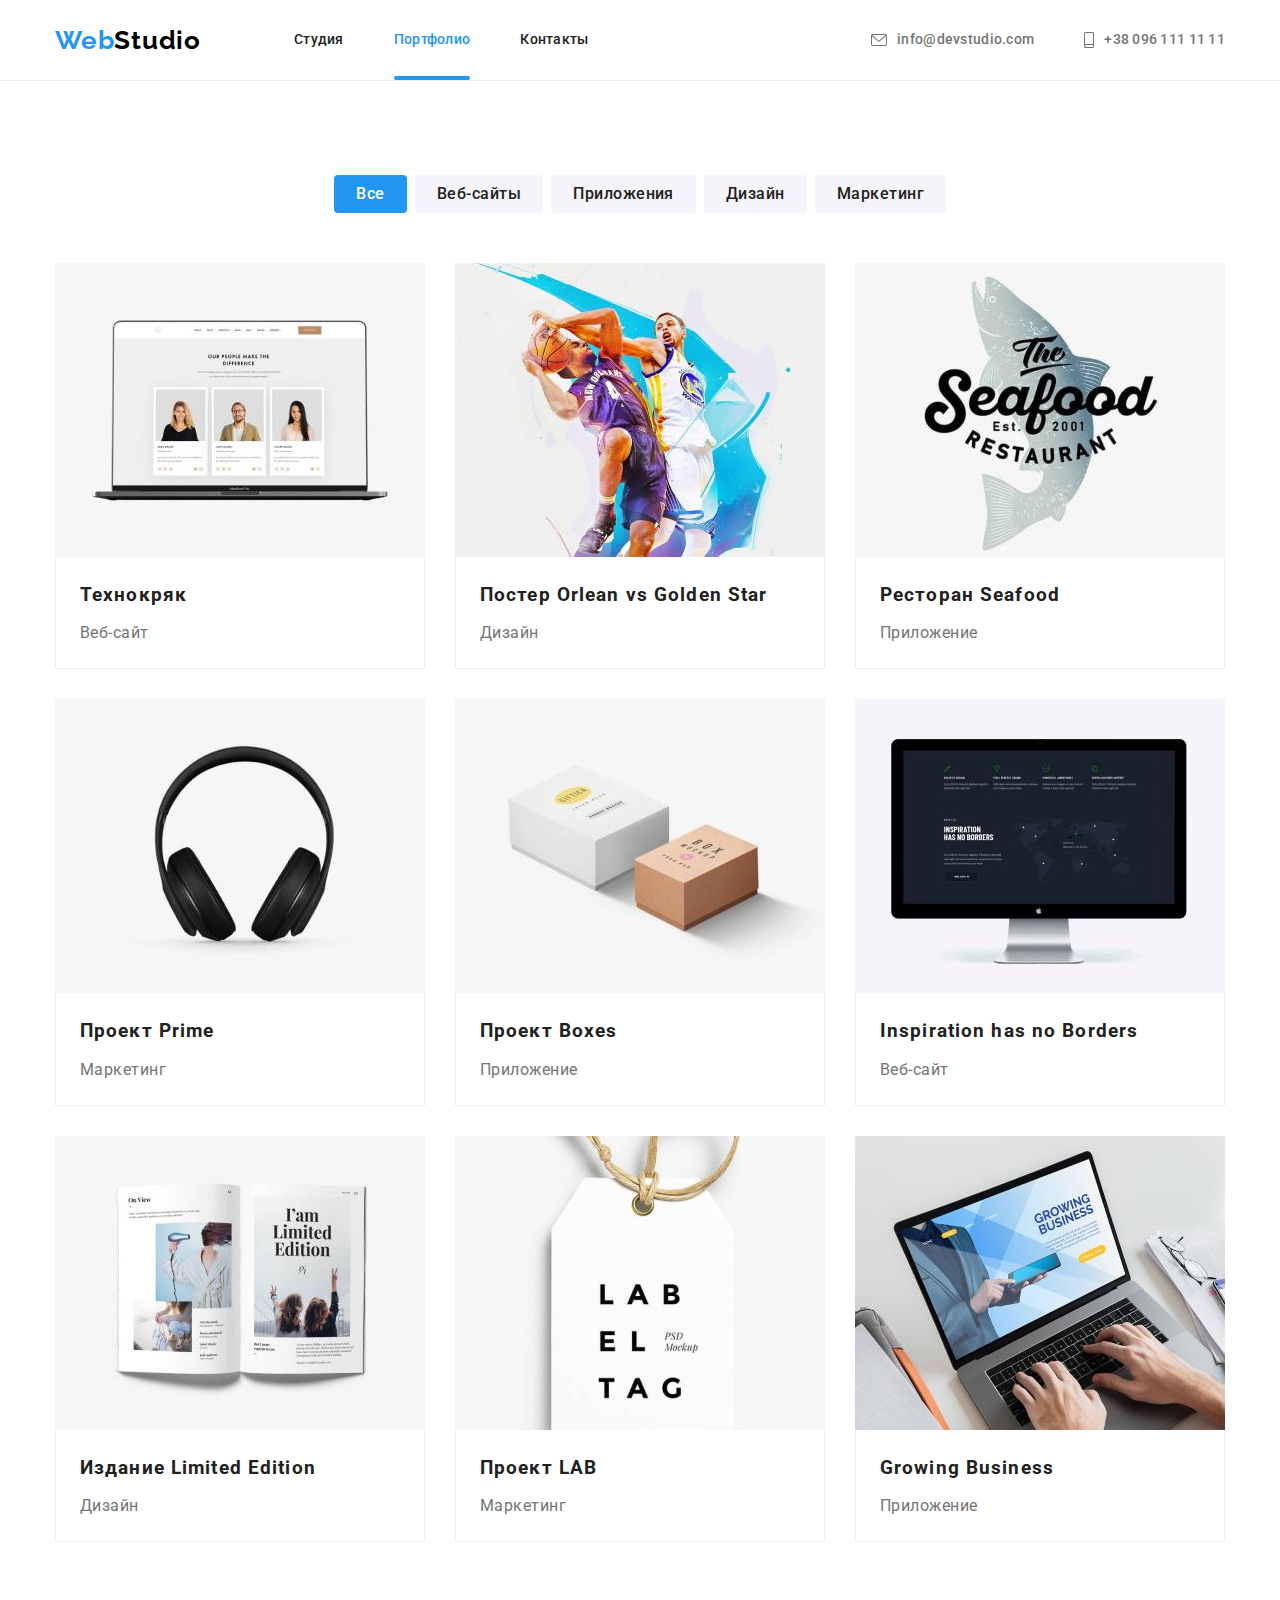
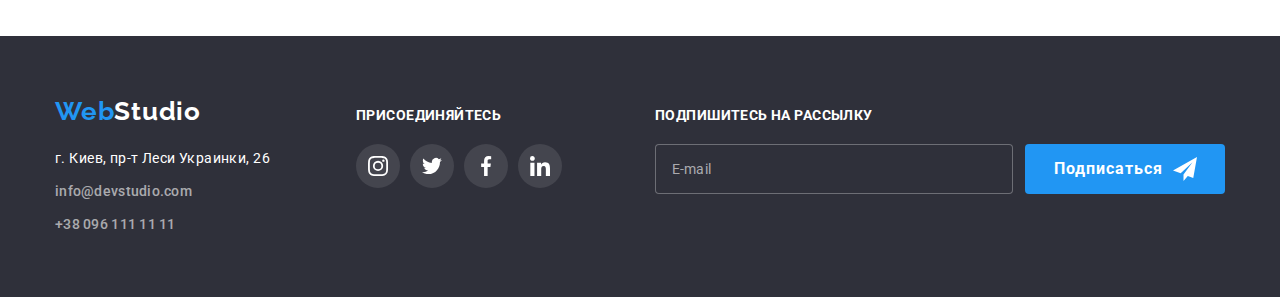
==== commit ac8cf9f9: "правки" ====
--- a/portfolio.html
+++ b/portfolio.html
@@ -20,28 +20,27 @@
 
 <body>
         <header class="page-header">
-            <div class="container">
-                <nav class="page-header__nav nav">
-                    <a href="index.html" class="page-header__logo logo link cursor">Web<span class="studio">Studio</span></a>
-                    <ul class="site-nav list">
-                        <li class="site-nav__menu cursor"><a href="index.html"
-                                class="site-nav__link link">Студия</a></li>
-                        <li class="site-nav__menu cursor"><a href="portfolio.html" class="site-nav__link link site-nav__link_current">Портфолио</a>
-                        </li>
-                        <li class="site-nav__menu cursor"><a href="" class="site-nav__link link">Контакты</a></li>
+            <div class="container container__page-header">
+                <nav class=" nav">
+                    <a href="index.html" class=" logo">Web<span class="logo__dark">Studio</span></a>
+                    <ul class="site-nav ">
+                        <li class="site-nav__item "><a href="index.html"
+                                class="site-nav__link">Студия</a></li>
+                        <li class="site-nav__item "><a href="portfolio.html" class="site-nav__link site-nav__link--current">Портфолио</a></li>
+                        <li class="site-nav__item"><a href="" class="site-nav__link ">Контакты</a></li>
                     </ul>
                 </nav>
-                <ul class="page-header__auth-nav auth-nav list">
-                    <li class="auth-nav__auth cursor">
-                        <a href="mailto:info@devstudio.com" class="auth-nav__contact link">
-                            <svg class="auth-nav__mail-icon" width="16" height="12">
+                <ul class="page-header__auth-nav auth-nav ">
+                    <li class="auth-nav__item">
+                        <a href="mailto:info@devstudio.com" class="auth-nav__link ">
+                            <svg class="auth-nav__icon" width="16" height="12">
                                 <use href="./images/sprite.svg#icon-mail"></use>
                             </svg>
                             info@devstudio.com</a>
                     </li>
-                    <li class="auth-nav__auth cursor">
-                        <a href="tel:+380961111111" class="auth-nav__contact link">
-                            <svg class="auth-nav__phone-icon" width="10" height="16">
+                    <li class="auth-nav__item ">
+                        <a href="tel:+380961111111" class="auth-nav__link ">
+                            <svg class="auth-nav__icon" width="10" height="16">
                                 <use href="./images/sprite.svg#icon-phone"></use>
                             </svg>
                             +38 096 111 11 11</a>
@@ -51,172 +50,172 @@
         </header>
     <main>
         
-        <section class="section filter">
+        <section class="section ">
             <div class="container">
             <h1 class="visually-hidden">Контент страницы Портфолио</h1>
             <h2 class="visually-hidden">Примеры работ</h2>
-            <ul class="list list-filter">
-                <li class="list-button"><button type="button" class="button filter cursor current">Все</button></li>
-                <li class="list-button"><button type="button" class="button filter cursor">Веб-сайты</button></li>
-                <li class="list-button"><button type="button" class="button filter cursor">Приложения</button></li>
-                <li class="list-button"><button type="button" class="button filter cursor">Дизайн</button></li>
-                <li class="list-button"><button type="button" class="button filter cursor">Маркетинг</button></li>
+            <ul class="filter">
+                <li class="filter__item"><button type="button" class="button filter-button filter-button--current">Все</button></li>
+                <li class="filter__item"><button type="button" class="button filter-button ">Веб-сайты</button></li>
+                <li class="filter__item"><button type="button" class="button filter-button ">Приложения</button></li>
+                <li class="filter__item"><button type="button" class="button filter-button ">Дизайн</button></li>
+                <li class="filter__item"><button type="button" class="button filter-button ">Маркетинг</button></li>
             </ul>
             
-            <ul class="list portfolio flex-container">
-                
-                <li class="flex-element">
-                    <a href="" class="link">
-                        <div class="portfolio-thumb">
-                        <img class="img" src="./images/img1portf.jpg" alt="Страница веб-сайта" width="370" height="294" />
-                        <div class="text-overlay">
-                        <p class="portfolio-overlay">Технокряк это современная площадка распространения коронавируса. Компании используют эту платформу для цифрового
+            <ul class=" portfolio ">
+                
+                <li class="portfolio__item">
+                    <a href="" class="portfolio__link ">
+                        <div class="portfolio__thumb">
+                        <img  src="./images/img1portf.jpg" alt="Страница веб-сайта" width="370" height="294" />
+                        <div class="portfolio__text-overlay">
+                        <p class="portfolio__overlay">Технокряк это современная площадка распространения коронавируса. Компании используют эту платформу для цифрового
                         шпионажа и атак на защищённые сервера конкурентов.</p>
                         </div>
                         </div>
                         <div class="portfolio-card">
-                        <h3 class="title">Технокряк</h3>
-                        <p class="description">Веб-сайт</p>
-                        </div>
-                    </a>
-                </li>
-                
-                
-                <li class="flex-element">
-                    <a href="" class="link">
-                        <div class="portfolio-thumb">
-                        <img src="./images/img2portf.jpg" alt="Постер" width="370" height="294" />
-                        <div class="text-overlay">
-                            <p class="portfolio-overlay">Технокряк это современная площадка распространения коронавируса. Компании используют
-                                эту платформу для цифрового
-                                шпионажа и атак на защищённые сервера конкурентов.</p>
-                        </div>
-                        </div>
-                        <div class="portfolio-card">
-                        <h3 class="title">Постер <span lang="en">Orlean vs Golden Star</span></h3>
-                        <p class="description">Дизайн</p>
-                        </div>
-                    </a>
-                </li>
-                
-                
-                <li class="flex-element">
-                    <a href="" class="link">
-                        <div class="portfolio-thumb">
-                        <img src="./images/img3portf.jpg" alt="Лого ресторана" width="370" height="294" />
-                        <div class="text-overlay">
-                            <p class="portfolio-overlay">Технокряк это современная площадка распространения коронавируса. Компании используют
-                                эту платформу для цифрового
-                                шпионажа и атак на защищённые сервера конкурентов.</p>
-                        </div>
-                        </div>
-                        <div class="portfolio-card">
-                        <h3 class="title">Ресторан <span lang="en">Seafood</span></h3>
-                        <p class="description">Приложение</p>
-                        </div>
-                    </a>
-                </li>
-                
-                <li class="flex-element">
-                    <a href="" class="link">
-                        <div class="portfolio-thumb">
-                        <img src="./images/img4portf.jpg" alt="Фото наушников" width="370" height="294" />
-                        <div class="text-overlay">
-                            <p class="portfolio-overlay">Технокряк это современная площадка распространения коронавируса. Компании используют
-                                эту платформу для цифрового
-                                шпионажа и атак на защищённые сервера конкурентов.</p>
-                        </div>
-                        </div>
-                        <div class="portfolio-card">
-                        <h3 class="title">Проект <span lang="en">Prime</span></h3>
-                        <p class="description">Маркетинг</p>
-                        </div>
-                    </a>
-                </li>
-                
-                <li class="flex-element">
-                    <a href="" class="link">
-                        <div class="portfolio-thumb">
-                        <img src="./images/img5portf.jpg" alt="Фото боксов" width="370" height="294" />
-                        <div class="text-overlay">
-                            <p class="portfolio-overlay">Технокряк это современная площадка распространения коронавируса. Компании используют
-                                эту платформу для цифрового
-                                шпионажа и атак на защищённые сервера конкурентов.</p>
-                        </div>
-                        </div>
-                        <div class="portfolio-card">
-                        <h3 class="title">Проект <span lang="en">Boxes</span></h3>
-                        <p class="description">Приложение</p>
-                        </div>
-                    </a>
-                </li>
-                
-                <li class="flex-element">
-                    <a href="" class="link">
-                        <div class="portfolio-thumb">
-                        <img src="./images/img6portf.jpg" alt="Скрин веб-сайта" width="370" height="294" />
-                        <div class="text-overlay">
-                            <p class="portfolio-overlay">Технокряк это современная площадка распространения коронавируса. Компании используют
-                                эту платформу для цифрового
-                                шпионажа и атак на защищённые сервера конкурентов.</p>
-                        </div>
-                        </div>
-                        <div class="portfolio-card">
-                        <h3 class="title" lang="en">Inspiration has no Borders</h3>
-                        <p class="description">Веб-сайт</p>
-                        </div>
-                    </a>
-                </li>
-                
-                <li class="flex-element">
-                    <a href="" class="link">
-                        <div class="portfolio-thumb">
-                        <img src="./images/img7portf.jpg" alt="Фото страниц журнала" width="370" height="294" />
-                        <div class="text-overlay">
-                            <p class="portfolio-overlay">Технокряк это современная площадка распространения коронавируса. Компании используют
-                                эту платформу для цифрового
-                                шпионажа и атак на защищённые сервера конкурентов.</p>
-                        </div>
-                        </div>
-                        <div class="portfolio-card">
-                        <h3 class="title">Издание <span lang="en">Limited Edition</span></h3>
-                        <p class="description">Дизайн</p>
-                        </div>
-                    </a>
-                </li>
-                
-                <li class="flex-element">
-                    <a href="" class="link">
-                        <div class="portfolio-thumb">
-                        <img src="./images/img8portf.jpg" alt="Изображение лого" width="370" height="294" />
-                        <div class="text-overlay">
-                            <p class="portfolio-overlay">Технокряк это современная площадка распространения коронавируса. Компании используют
-                                эту платформу для цифрового
-                                шпионажа и атак на защищённые сервера конкурентов.</p>
-                        </div>
-                        </div>
-                        <div class="portfolio-card">
-                        <h3 class="title">Проект <span lang="en">LAB</span></h3>
-                        <p class="description">Маркетинг</p>
-                        </div>
-                    </a>
-                </li>
-                
-                <li class="flex-element">
-                    <a href="" class="link">
-                        <div class="portfolio-thumb">
-                        <img src="./images/img9portf.jpg" alt="Изображение ноута с открытым приложением" width="370"
+                        <h3 class="portfolio__title">Технокряк</h3>
+                        <p class="portfolio__description">Веб-сайт</p>
+                        </div>
+                    </a>
+                </li>
+                
+                
+                <li class="portfolio__item">
+                    <a href="" class="portfolio__link ">
+                        <div class="portfolio__thumb">
+                        <img  src="./images/img2portf.jpg" alt="Постер" width="370" height="294" />
+                        <div class="portfolio__text-overlay">
+                            <p class="portfolio__overlay">Технокряк это современная площадка распространения коронавируса. Компании используют
+                                эту платформу для цифрового
+                                шпионажа и атак на защищённые сервера конкурентов.</p>
+                        </div>
+                        </div>
+                        <div class="portfolio-card">
+                        <h3 class="portfolio__title">Постер <span lang="en">Orlean vs Golden Star</span></h3>
+                        <p class="portfolio__description">Дизайн</p>
+                        </div>
+                    </a>
+                </li>
+                
+                
+                <li class="portfolio__item">
+                    <a href="" class="portfolio__link ">
+                        <div class="portfolio__thumb">
+                        <img  src="./images/img3portf.jpg" alt="Лого ресторана" width="370" height="294" />
+                        <div class="portfolio__text-overlay">
+                            <p class="portfolio__overlay">Технокряк это современная площадка распространения коронавируса. Компании используют
+                                эту платформу для цифрового
+                                шпионажа и атак на защищённые сервера конкурентов.</p>
+                        </div>
+                        </div>
+                        <div class="portfolio-card">
+                        <h3 class="portfolio__title">Ресторан <span lang="en">Seafood</span></h3>
+                        <p class="portfolio__description">Приложение</p>
+                        </div>
+                    </a>
+                </li>
+                
+                <li class="portfolio__item">
+                    <a href="" class="portfolio__link ">
+                        <div class="portfolio__thumb">
+                        <img  src="./images/img4portf.jpg" alt="Фото наушников" width="370" height="294" />
+                        <div class="portfolio__text-overlay">
+                            <p class="portfolio__overlay">Технокряк это современная площадка распространения коронавируса. Компании используют
+                                эту платформу для цифрового
+                                шпионажа и атак на защищённые сервера конкурентов.</p>
+                        </div>
+                        </div>
+                        <div class="portfolio-card">
+                        <h3 class="portfolio__title">Проект <span lang="en">Prime</span></h3>
+                        <p class="portfolio__description">Маркетинг</p>
+                        </div>
+                    </a>
+                </li>
+                
+                <li class="portfolio__item">
+                    <a href="" class="portfolio__link ">
+                        <div class="portfolio__thumb">
+                        <img class="portfolio__img" src="./images/img5portf.jpg" alt="Фото боксов" width="370" height="294" />
+                        <div class="portfolio__text-overlay">
+                            <p class="portfolio__overlay">Технокряк это современная площадка распространения коронавируса. Компании используют
+                                эту платформу для цифрового
+                                шпионажа и атак на защищённые сервера конкурентов.</p>
+                        </div>
+                        </div>
+                        <div class="portfolio-card">
+                        <h3 class="portfolio__title">Проект <span lang="en">Boxes</span></h3>
+                        <p class="portfolio__description">Приложение</p>
+                        </div>
+                    </a>
+                </li>
+                
+                <li class="portfolio__item">
+                    <a href="" class="portfolio__link ">
+                        <div class="portfolio__thumb">
+                        <img  src="./images/img6portf.jpg" alt="Скрин веб-сайта" width="370" height="294" />
+                        <div class="portfolio__text-overlay">
+                            <p class="portfolio__overlay">Технокряк это современная площадка распространения коронавируса. Компании используют
+                                эту платформу для цифрового
+                                шпионажа и атак на защищённые сервера конкурентов.</p>
+                        </div>
+                        </div>
+                        <div class="portfolio-card">
+                        <h3 class="portfolio__title" lang="en">Inspiration has no Borders</h3>
+                        <p class="portfolio__description">Веб-сайт</p>
+                        </div>
+                    </a>
+                </li>
+                
+                <li class="portfolio__item">
+                    <a href="" class="portfolio__link ">
+                        <div class="portfolio__thumb">
+                        <img  src="./images/img7portf.jpg" alt="Фото страниц журнала" width="370" height="294" />
+                        <div class="portfolio__text-overlay">
+                            <p class="portfolio__overlay">Технокряк это современная площадка распространения коронавируса. Компании используют
+                                эту платформу для цифрового
+                                шпионажа и атак на защищённые сервера конкурентов.</p>
+                        </div>
+                        </div>
+                        <div class="portfolio-card">
+                        <h3 class="portfolio__title">Издание <span lang="en">Limited Edition</span></h3>
+                        <p class="portfolio__description">Дизайн</p>
+                        </div>
+                    </a>
+                </li>
+                
+                <li class="portfolio__item">
+                    <a href="" class="portfolio__link ">
+                        <div class="portfolio__thumb">
+                        <img class="portfolio__img" src="./images/img8portf.jpg" alt="Изображение лого" width="370" height="294" />
+                        <div class="portfolio__text-overlay">
+                            <p class="portfolio__overlay">Технокряк это современная площадка распространения коронавируса. Компании используют
+                                эту платформу для цифрового
+                                шпионажа и атак на защищённые сервера конкурентов.</p>
+                        </div>
+                        </div>
+                        <div class="portfolio-card">
+                        <h3 class="portfolio__title">Проект <span lang="en">LAB</span></h3>
+                        <p class="portfolio__description">Маркетинг</p>
+                        </div>
+                    </a>
+                </li>
+                
+                <li class="portfolio__item">
+                    <a href="" class="portfolio__link ">
+                        <div class="portfolio__thumb">
+                        <img  src="./images/img9portf.jpg" alt="Изображение ноута с открытым приложением" width="370"
                             height="294" />
                         
-                        <div class="text-overlay">
-                            <p class="portfolio-overlay">Технокряк это современная площадка распространения коронавируса. Компании используют
+                        <div class="portfolio__text-overlay">
+                            <p class="portfolio__overlay">Технокряк это современная площадка распространения коронавируса. Компании используют
                                 эту платформу для цифрового
                                 шпионажа и атак на защищённые сервера конкурентов.</p>
                         </div>
                         </div>    
                         <div class="portfolio-card">
-                            <h3 class="title" lang="en">Growing Business</h3>
-                        <p class="description">Приложение</p>
+                            <h3 class="portfolio__title" lang="en">Growing Business</h3>
+                        <p class="portfolio__description">Приложение</p>
                         </div>
                     </a>
                 </li>
@@ -227,25 +226,24 @@
     </main>
     <footer class="footer">
         <div class="container">
-            <div class="footer-contact">
-                <a href="index.html" class="footer-contact__logo logo link cursor">Web<span
-                        class="studio_white">Studio</span></a>
-                <address class="footer-contact__footer-address footer-address">
+            <div class="footer-contacts">
+                <a href="index.html" class="logo  ">Web<span class="logo__white">Studio</span></a>
+                <address>
                     <a href="https://www.google.com/maps/place/Lesi+Ukrainky+Blvd,+26,+Kyiv,+02000/@50.4265807,30.5361971,17z/data=!3m1!4b1!4m5!3m4!1s0x40d4cf0e033ecbe9:0x57a4dffefec77da0!8m2!3d50.4265807!4d30.5383859"
-                        target="_blank" class="footer-address__address link cursor">г. Киев, пр-т Леси Украинки, 26</a>
-                    <ul class="footer-contact__auth-nav auth-nav list">
-                        <li class="footer-contact__mail"><a href="mailto:info@devstudio.com"
-                                class="footer-contact__contact auth-nav__contact link cursor">info@devstudio.com</a></li>
-                        <li class="footer-contact__phone"><a href="tel:+380961111111"
-                                class="footer-contact__contact auth-nav__contact link cursor">+38 096 111 11 11</a></li>
+                        target="_blank" class="footer__address">г. Киев, пр-т Леси Украинки, 26</a>
+                    <ul class="auth-nav">
+                        <li class="footer__mail"><a href="mailto:info@devstudio.com"
+                                class="auth-nav__link footer-contacts__link">info@devstudio.com</a></li>
+                        <li><a href="tel:+380961111111" class="auth-nav__link footer-contacts__link">+38 096 111 11 11</a>
+                        </li>
                     </ul>
                 </address>
             </div>
             <div class="footer-social">
-                <p class="footer-social__social-title title">присоединяйтесь</p>
-                <ul class="footer-socail__social social list">
-                    <li class="social__item">
-                        <a href="" class="social__link footer-socail__link cursor">
+                <p class="footer__title">присоединяйтесь</p>
+                <ul class=" social ">
+                    <li class="social__item">
+                        <a href="" class="social__link footer-socail__link ">
                             <svg class="social__icon" width="20" height="20">
                                 <use href="./images/sprite.svg#icon-instagram">
                                 </use>
@@ -253,7 +251,7 @@
                         </a>
                     </li>
                     <li class="social__item">
-                        <a href="" class="social__link footer-socail__link cursor">
+                        <a href="" class="social__link footer-socail__link ">
                             <svg class="social__icon" width="20" height="20">
                                 <use href="./images/sprite.svg#icon-twitter">
                                 </use>
@@ -261,7 +259,7 @@
                         </a>
                     </li>
                     <li class="social__item">
-                        <a href="" class="social__link footer-socail__link cursor">
+                        <a href="" class="social__link footer-socail__link ">
                             <svg class="social__icon" width="20" height="20">
                                 <use href="./images/sprite.svg#icon-facebook">
                                 </use>
@@ -269,7 +267,7 @@
                         </a>
                     </li>
                     <li class="social__item">
-                        <a href="" class="social__link footer-socail__link cursor">
+                        <a href="" class="social__link footer-socail__link ">
                             <svg class="social__icon" width="20" height="20">
                                 <use href="./images/sprite.svg#icon-linkedin">
                                 </use>
@@ -279,12 +277,12 @@
                 </ul>
             </div>
             <div class="footer-subscribe">
-                <p class="footer-subscribe__subscribe-title title">Подпишитесь на рассылку</p>
-                <form class="footer-subscribe__footer-form footer-form">
-                    <label class="footer-form__subscribe-label">
+                <p class="footer__title">Подпишитесь на рассылку</p>
+                <form class=" footer-form">
+                    <label class="footer-form__label">
                         <input type="email" name="email" placeholder="E-mail" class="footer-form__input" />
                     </label>
-                    <button type="submit" class="button button_primary footer-form__button_primary cursor">Подписаться
+                    <button type="submit" class="button button--primary ">Подписаться
                         <svg class="subscribe-icon" width="24" height="24">
                             <use href="./images/icons.svg#icon-icon-send">
                             </use>
--- a/css/main.min.css
+++ b/css/main.min.css
@@ -1,4 +1,4 @@
 /*! modern-normalize v1.1.0 | MIT License | https://github.com/sindresorhus/modern-normalize */*,::after,::before{box-sizing:border-box}html{-moz-tab-size:4;tab-size:4}html{line-height:1.15;-webkit-text-size-adjust:100%}body{margin:0}body{font-family:system-ui, -apple-system, "Segoe UI", Roboto, Helvetica, Arial,  sans-serif, "Apple Color Emoji", "Segoe UI Emoji"}hr{height:0;color:inherit}abbr[title]{text-decoration:underline dotted}b,strong{font-weight:bolder}code,kbd,pre,samp{font-family:ui-monospace, SFMono-Regular, Consolas, "Liberation Mono", Menlo,- monospace;font-size:1em}small{font-size:80%}sub,sup{font-size:75%;line-height:0;position:relative;vertical-align:baseline}sub{bottom:-0.25em}sup{top:-0.5em}table{text-indent:0;border-color:inherit}button,input,optgroup,select,textarea{font-family:inherit;font-size:100%;line-height:1.15;margin:0}button,select{text-transform:none}[type="button"],[type="reset"],[type="submit"],button{-webkit-appearance:button}::-moz-focus-inner{border-style:none;padding:0}:-moz-focusring{outline:1px dotted ButtonText}:-moz-ui-invalid{box-shadow:none}legend{padding:0}progress{vertical-align:baseline}::-webkit-inner-spin-button,::-webkit-outer-spin-button{height:auto}[type="search"]{-webkit-appearance:textfield;outline-offset:-2px}::-webkit-search-decoration{-webkit-appearance:none}::-webkit-file-upload-button{-webkit-appearance:button;font:inherit}summary{display:list-item}:root{--background-color: #ffffff;--secondary-background-color: #f5f4fa;--text-color: #757575;--hero-title: #ffffff;--section-title-color: #212121;--title-text-color: #212121;--accent-color: #2196f3;--hover-color: #188ce8;--footer-color: #2f303a;--border-color: #eeeeee;--border-color-header: #ececec;--hero-background: #2f303a;--icon-page: #afb1b8;--overlay-text-color: #ffffff;--white-color: #ffffff;--black-color: black}.feature-section__title,.footer-social__social-title,.footer-subscribe__subscribe-title{font-weight:700;font-size:14px;line-height:1.14;letter-spacing:0.03em;text-transform:uppercase}.auth-nav__mail-icon,.auth-nav__phone-icon{display:inline-block;align-items:center;margin-right:10px;fill:currentColor}img{display:block}button,link{cursor:pointer}.visually-hidden{position:absolute;white-space:nowrap;width:1px;height:1px;overflow:hidden;border:0;padding:0;clip:rect(0 0 0 0);clip-path:inset(50%);margin:-1px}.logo{color:var(--accent-color);text-decoration:none;font-family:"Raleway", sans-serif;font-style:normal;font-weight:700;font-size:26px;line-height:1.19;letter-spacing:.03em}.logo .studio{color:#000000}body{background-color:var(--background-color);color:var(--text-color);font-family:"Roboto", sans-serif;font-weight:400;font-style:normal}.list{padding:0;margin:0;list-style:none}.link{text-decoration:none;margin:0;display:block}.section{padding-top:94px;padding-bottom:94px}.title{color:var(--title-text-color)}.cursor{cursor:pointer}.section-title{margin-top:0;margin-bottom:50px;color:var(--section-title-color);font-weight:700;font-size:36px;line-height:1.17;letter-spacing:.03em;text-align:center}.button{display:inline-block;text-align:center;border-radius:4px;padding:10px 32px;border:none;color:var(--title-text-color);background-color:var(--secondary-background-color)}.button_primary{min-height:50px;min-width:200px;align-items:center;color:var(--background-color);background-color:var(--accent-color);font-weight:700;font-size:16;line-height:1.87;letter-spacing:.06em;transition-property:background-color;transition-duration:250ms;transition-timing-function:cubic-bezier(0.4, 0, 0.2, 1)}.button_primary:hover,.button_primary:focus{color:var(--background-color);background-color:var(--hover-color)}.button.filter{padding:6px 22px;min-width:73px;font-weight:500;font-size:16px;line-height:1.62;letter-spacing:.03em;transition-property:color, background-color, box-shadow;transition-duration:250ms;transition-timing-function:cubic-bezier(0.4, 0, 0.2, 1)}.button.filter:hover,.button.filter:focus{color:var(--background-color);background-color:var(--hover-color);box-shadow:0px 3px 1px rgba(0,0,0,0.1),0px 1px 2px rgba(0,0,0,0.08),0px 2px 2px rgba(0,0,0,0.12)}.button.filter.current{color:var(--background-color);background-color:var(--accent-color);transition-property:color, background-color, box-shadow;transition-duration:250ms;transition-timing-function:cubic-bezier(0.4, 0, 0.2, 1)}.button.filter.current:hover,.button.filter.current:focus{color:var(--background-color);background-color:var(--hover-color);box-shadow:0px 3px 1px rgba(0,0,0,0.1),0px 1px 2px rgba(0,0,0,0.08),0px 2px 2px rgba(0,0,0,0.12)}.container{width:1200px;margin-left:auto;margin-right:auto;padding-left:15px;padding-right:15px}.page-header{background-color:var(--background-color);align-items:center;border-bottom:1px solid var(--border-color-header)}.page-header .container{display:flex;align-items:center}.page-header__logo{margin-right:93px;padding-top:24px;padding-bottom:24px}.site-nav__link{color:var(--title-text-color);font-weight:500;font-size:14px;line-height:1.14;letter-spacing:.02em;padding-top:32px;padding-bottom:32px;transition-property:color;transition-duration:250ms;transition-timing-function:cubic-bezier(0.4, 0, 0.2, 1)}.site-nav__link:hover,.site-nav__link:focus{color:var(--accent-color)}.site-nav__link_current{position:relative;color:var(--accent-color)}.site-nav__link_current::after{position:absolute;left:0;bottom:0;content:"";display:block;width:100%;height:4px;border-radius:2px;background-color:var(--accent-color)}.auth-nav__contact{display:inline-flex;align-items:center;color:var(--text-color);font-weight:500;font-size:14px;line-height:1.14;letter-spacing:.02em;padding-top:32px;padding-bottom:32px;transition-property:color;transition-duration:250ms;transition-timing-function:cubic-bezier(0.4, 0, 0.2, 1)}.auth-nav__contact:hover,.auth-nav__contact:focus{color:var(--accent-color)}.site-nav{display:flex}.site-nav__menu{display:block;margin-right:50px}.site-nav__menu:last-child{margin-right:0}.page-header__auth-nav{display:flex;align-items:center;margin-left:auto;justify-content:center}.auth-nav__auth{display:block;margin-right:50px}.auth-nav__auth:last-child{margin-right:0}.auth-nav__mail-icon{height:12px;width:16px}.auth-nav__phone-icon{height:16px;width:10px}.nav{display:flex;align-items:center}.hero-section__container{width:696px}.hero-section{text-align:center;padding-top:200px;padding-bottom:200px;max-width:1600px;min-height:600px;margin-left:auto;margin-right:auto;background-image:linear-gradient(to right, rgba(47,48,58,0.4), rgba(47,48,58,0.4)),url("../images/Img_hero.jpg");background-repeat:no-repeat;background-position:center}.hero-section__section-title{margin-top:0;margin-bottom:30px;color:var(--hero-title);font-weight:900;font-size:44px;line-height:1.36;letter-spacing:.06em;text-transform:uppercase}.feature-section__list{display:flex}.feature-section__item{flex-basis:calc((100% - 3 * 30px) / 4);margin-right:30px;align-items:center}.feature-section__item:last-child{margin-right:0}.feature-section__icon{display:flex;align-items:center;justify-content:center;background-color:var(--secondary-background-color);border-radius:4px;background-position:center;height:120px;width:270px;margin-bottom:30px}.feature-section__item{margin-top:0;margin-bottom:10px}.feature-section__description{margin-top:0;margin-bottom:0;font-size:14px;line-height:1.71;letter-spacing:.03em}.working-section{padding-top:0}.working-section__list{display:flex}.working-section__image{flex-basis:calc((100% - 2 * 30px) / 3);margin-right:30px}.working-section__image:last-child{margin-right:0}.working-section__image-thumb{position:relative;overflow:hidden;height:100%;width:100%}.working-section__image-overlay{position:absolute;bottom:0;left:0;width:100%;height:70px;background-color:rgba(47,48,58,0.8)}.working-section__text-image{position:absolute;top:50%;left:50%;transform:translate(-50%, -50%);margin:0;width:370px;font-weight:700;font-size:14px;line-height:1.14;letter-spacing:.03em;text-align:center;text-transform:uppercase;color:var(--overlay-text-color)}.team-section{background-color:var(--secondary-background-color)}.team-section__list{display:flex}.team-list__card{flex-basis:calc((100% - 3 * 30px) / 4);margin-right:30px;background:#ffffff;box-shadow:0px 1px 3px rgba(0,0,0,0.12),0px 1px 1px rgba(0,0,0,0.14),0px 2px 1px rgba(0,0,0,0.2);border-radius:0px 0px 4px 4px}.team-list__card:last-child{margin-right:0}.team-list__team-card{padding-top:30px;padding-bottom:30px}.team-list__title{margin-top:0;margin-bottom:10px;font-weight:500;font-size:16px;line-height:1.19;letter-spacing:.03em;text-align:center}.team-list__description{margin-top:0;margin-bottom:16px;font-size:16px;line-height:1.19;letter-spacing:.03em;text-align:center}.social__link:hover,.social__link:focus{background-color:var(--accent-color);fill:white}.social{display:flex;justify-content:center}.social__item{display:flex;width:44px;height:44px;margin-right:10px}.social__item:last-child{margin-right:0}.social__link{display:flex;align-items:center;justify-content:center;width:44px;height:44px;border-radius:50%;padding:0px;fill:var(--icon-page);background-color:rgba(255,255,255,0.1);transition-property:background-color, fill;transition-duration:250ms;transition-timing-function:cubic-bezier(0.4, 0, 0.2, 1)}.social__icon{color:currentColor}.client-section__list{display:flex;justify-content:center}.client-list__item{display:flex;align-items:center;justify-content:center;width:170px;height:92px;padding:0;margin-right:30px}.client-list__item:last-child{margin-right:0px}.client-list__link{display:flex;align-items:center;justify-content:center;width:170px;height:92px;border:1px solid var(--icon-page);border-radius:4px;padding:0;color:var(--icon-page);transition-property:color, border;transition-duration:250ms;transition-timing-function:cubic-bezier(0.4, 0, 0.2, 1)}.client-list__link:hover,.client-list__link:focus{background-color:var(--background-color);color:var(--accent-color);border:1px solid var(--accent-color)}.client-list__icon{fill:currentColor;transition-property:fill;transition-duration:250ms;transition-timing-function:cubic-bezier(0.4, 0, 0.2, 1)}.client-list__icon:hover,.client-list__icon:focus{fill:var(--accent-color)}.footer{padding-top:60px;padding-bottom:60px;background-color:var(--footer-color)}.footer-contact__logo{display:inline-block;margin-bottom:20px}.studio_white{color:var(--background-color)}.footer-address__address{color:var(--background-color);font-style:normal;font-size:14px;line-height:1.71;letter-spacing:.03em;transition-property:color;transition-duration:250ms;transition-timing-function:cubic-bezier(0.4, 0, 0.2, 1)}.footer-address__address:hover,.footer-address__address:focus{color:var(--accent-color)}.footer-contact__contact{color:rgba(255,255,255,0.6);padding:0;font-style:normal}.footer-address__address{margin-bottom:9px}.footer-contact__mail{margin-bottom:9px}.footer-socail__link{fill:white;transition-property:background-color;transition-duration:250ms;transition-timing-function:cubic-bezier(0.4, 0, 0.2, 1)}.footer-social__social-title,.footer-subscribe__subscribe-title{color:white;margin-bottom:20px;margin-top:0px;display:flex;align-items:flex-start;flex-direction:column}.footer-social{margin-right:93px}.footer .container{display:flex;align-items:baseline}.footer-contact{flex-grow:1;margin-right:70px}.footer-subscribe__footer-form{display:flex;align-items:center;width:570px}.footer-form__input{width:358px;height:50px;margin:0px;padding-left:16px;padding-top:15px;padding-bottom:15px;background-color:var(--footer-color);border:1px solid rgba(255,255,255,0.3);box-sizing:border-box;border-radius:4px;outline:none;font-size:14px;line-height:1.14;letter-spacing:.01em;color:var(--background-color);transition-property:filter;transition-duration:250ms;transition-timing-function:cubic-bezier(0.4, 0, 0.2, 1)}.footer-form__input:hover,.footer-form__input:focus{filter:drop-shadow(0px 4px 4px rgba(0,0,0,0.15))}.footer-form__input::placeholder{color:rgba(255,255,255,0.6)}.footer-form__subscribe-label{margin-right:12px}.footer-form__button_primary{display:flex;justify-content:space-between;padding-left:29px;padding-right:28px}.section.filter .list{display:flex;justify-content:center}.list-filter{margin-bottom:50px}.list-button:not(:last-child){margin-right:8px}.flex-container{display:flex;flex-wrap:wrap}.flex-element{flex-basis:calc((100% - 2 * 30px) / 3);margin-right:30px;margin-bottom:30px}.flex-element:nth-child(3n){margin-right:0}.flex-element:nth-last-child(-n+3){margin-bottom:0}.flex-element .link{box-shadow:none;transition-property:box-shadow;transition-duration:250ms;transition-timing-function:cubic-bezier(0.4, 0, 0.2, 1)}.flex-element .link:hover,.flex-element .link:focus{box-shadow:0px 1px 1px rgba(0,0,0,0.12),0px 4px 4px rgba(0,0,0,0.06),1px 4px 6px rgba(0,0,0,0.16)}.flex-element .link:hover:hover .text-overlay,.flex-element .link:hover:focus .text-overlay,.flex-element .link:focus:hover .text-overlay,.flex-element .link:focus:focus .text-overlay{transform:translateY(0%)}.portfolio-card{border-bottom:1px solid var(--border-color);border-right:1px solid var(--border-color);border-left:1px solid var(--border-color);padding:20px 24px}.portfolio-thumb{position:relative;height:100%;width:100%;overflow:hidden}.text-overlay{position:absolute;top:0;left:0;width:100%;height:100%;background-color:rgba(33,150,243,0.9);transform:translateY(104%);transition-property:transform;transition-duration:250ms;transition-timing-function:cubic-bezier(0.4, 0, 0.2, 1)}.portfolio-overlay{position:absolute;top:50%;left:50%;transform:translate(-50%, -50%);margin:0;width:322px;font-size:18px;line-height:1.56;letter-spacing:.03em;color:var(--overlay-text-color)}.portfolio .title{margin-top:0;margin-bottom:4px;font-weight:700;font-size:18;line-height:2;letter-spacing:.06em}.portfolio .description{margin-top:0;margin-bottom:0;font-size:16;line-height:1.87;letter-spacing:.03em;color:var(--text-color)}.backdrop{position:fixed;top:0;left:0;width:100%;height:100%;background-color:rgba(0,0,0,0.2);opacity:1;transition-property:transform, opacity;transition-duration:250ms;transition-timing-function:cubic-bezier(0.4, 0, 0.2, 1)}.backdrop.is-hidden{opacity:0;pointer-events:none}.modal{position:absolute;top:50%;left:50%;transform:translate(-50%, -50%) scale(1);min-width:528px;background-color:white;opacity:1;transition-property:transform, opacity;transition-duration:250ms;transition-timing-function:cubic-bezier(0.4, 0, 0.2, 1)}.modal__close{position:absolute;top:8px;right:8px;display:flex;align-items:center;justify-content:center;width:30px;height:30px;background-color:white;color:#000000;border-radius:50%;border:1px solid rgba(0,0,0,0.1)}.modal__close-icon{position:absolute;width:18px;height:18px;fill:currentColor;transition-property:fill;transition-duration:250ms;transition-timing-function:cubic-bezier(0.4, 0, 0.2, 1)}.modal__close-icon:hover,.modal__close-icon:focus{fill:var(--accent-color)}.backdrop.is-hidden .modal{transform:translate(-50%, -50%) scale(0.9);opacity:0}.form-container{display:flex;flex-direction:column;padding:40px}.form-container__modal-header{text-align:center;font-weight:700;font-size:20px;line-height:1.15;letter-spacing:.03em;color:var(--title-text-color);padding:0;margin-top:0px;margin-bottom:12px}.form-container__modal-label{position:relative;display:flex;flex-direction:column;margin-bottom:10px;font-size:12px;line-height:1.16;letter-spacing:.01em;color:var(--text-color)}.form-container__modal-label:nth-child(4){margin-bottom:20px}.form-container__modal-input{display:block;width:448px;height:40px;padding:0;padding-left:42px;margin-top:4px;border:1px solid rgba(33,33,33,0.2);box-sizing:border-box;border-radius:4px;outline:none;font-size:14px;line-height:1.14;letter-spacing:.01em;color:var(--text-color);transition-property:border;transition-duration:250ms;transition-timing-function:cubic-bezier(0.4, 0, 0.2, 1)}.form-container__modal-input:focus{border:1px solid var(--accent-color)}.form-container__modal-input:focus+.form-container__modal-icon{fill:var(--accent-color)}.form-container__modal-input::placeholder{font-size:14px;line-height:1.14;letter-spacing:.01em;color:rgba(117,117,117,0.5)}.form-container__modal-icon{position:absolute;left:12px;bottom:11px;width:18px;height:18px;color:var(--title-text-color);fill:currentColor;transition-property:fill;transition-duration:250ms;transition-timing-function:cubic-bezier(0.4, 0, 0.2, 1)}.form-container__modal-input.comment{min-height:120px;resize:none;padding-top:12px;padding:12px;padding-left:16px;padding-right:16px}.form-container__modal-label.check{display:flex;align-items:center;flex-direction:row;justify-content:center;margin-bottom:30px;font-size:14px;line-height:1.71;letter-spacing:.03em;color:var(--text-color)}.form-container__modal-input.checkbox{position:absolute;width:1px;height:1px;margin:-1px;border:0;padding:0;clip:rect(0 0 0 0);overflow:hidden}.form-container__modal-input.checkbox:checked+.form-container__check-item{background-color:var(--accent-color);border-color:var(--accent-color)}.form-container__modal-label .link{text-decoration-line:underline;color:var(--accent-color)}.form-send{display:block;margin:auto}.form-container__check-item{display:flex;align-items:center;justify-content:center;height:15px;width:16px;margin-right:8px;border:2px solid var(--title-text-color);border-radius:2px;transition-property:color, background-color, border;transition-duration:250ms;transition-timing-function:cubic-bezier(0.4, 0, 0.2, 1)}.form-container__check-item:hover,.form-container__check-item:focus{border:2px solid var(--accent-color)}.form-container__check-icon{fill:white}
+ monospace;font-size:1em}small{font-size:80%}sub,sup{font-size:75%;line-height:0;position:relative;vertical-align:baseline}sub{bottom:-0.25em}sup{top:-0.5em}table{text-indent:0;border-color:inherit}button,input,optgroup,select,textarea{font-family:inherit;font-size:100%;line-height:1.15;margin:0}button,select{text-transform:none}[type="button"],[type="reset"],[type="submit"],button{-webkit-appearance:button}::-moz-focus-inner{border-style:none;padding:0}:-moz-focusring{outline:1px dotted ButtonText}:-moz-ui-invalid{box-shadow:none}legend{padding:0}progress{vertical-align:baseline}::-webkit-inner-spin-button,::-webkit-outer-spin-button{height:auto}[type="search"]{-webkit-appearance:textfield;outline-offset:-2px}::-webkit-search-decoration{-webkit-appearance:none}::-webkit-file-upload-button{-webkit-appearance:button;font:inherit}summary{display:list-item}:root{--background-color: #ffffff;--secondary-background-color: #f5f4fa;--text-color: #757575;--hero-title: #ffffff;--section-title-color: #212121;--title-text-color: #212121;--accent-color: #2196f3;--hover-color: #188ce8;--footer-color: #2f303a;--border-color: #eeeeee;--border-color-header: #ececec;--hero-background: #2f303a;--icon-page: #afb1b8;--overlay-text-color: #ffffff;--white-color: #ffffff;--black-color: black}.features__title,.footer__title{font-weight:700;font-size:14px;line-height:1.14;letter-spacing:0.03em;text-transform:uppercase}.auth-nav__icon{display:inline-block;align-items:center;margin-right:10px;fill:currentColor}img{display:block}button,link{cursor:pointer}.visually-hidden{position:absolute;white-space:nowrap;width:1px;height:1px;overflow:hidden;border:0;padding:0;clip:rect(0 0 0 0);clip-path:inset(50%);margin:-1px}.logo{color:var(--accent-color);text-decoration:none;font-family:"Raleway", sans-serif;font-style:normal;font-weight:700;font-size:26px;line-height:1.19;letter-spacing:.03em}.logo__dark{color:#000000}body{background-color:var(--background-color);color:var(--text-color);font-family:"Roboto", sans-serif;font-weight:400;font-style:normal}ul{padding:0;margin:0;list-style:none}a{text-decoration:none;margin:0;display:block}.section{padding-top:94px;padding-bottom:94px}.section--no-padding-top{padding-top:0px}.section--other-background{background-color:var(--secondary-background-color)}.section__title{margin-top:0;margin-bottom:50px;color:var(--section-title-color);font-weight:700;font-size:36px;line-height:1.17;letter-spacing:.03em;text-align:center}.button{display:inline-block;text-align:center;border-radius:4px;padding:10px 32px;border:none;color:var(--title-text-color);background-color:var(--secondary-background-color)}.button--primary{min-height:50px;min-width:200px;align-items:center;color:var(--background-color);background-color:var(--accent-color);font-weight:700;font-size:16;line-height:1.87;letter-spacing:.06em;transition-property:background-color;transition-duration:250ms;transition-timing-function:cubic-bezier(0.4, 0, 0.2, 1)}.button--primary:hover,.button--primary:focus{color:var(--background-color);background-color:var(--hover-color)}.filter-button{padding:6px 22px;min-width:73px;font-weight:500;font-size:16px;line-height:1.62;letter-spacing:.03em;transition-property:color, background-color, box-shadow;transition-duration:250ms;transition-timing-function:cubic-bezier(0.4, 0, 0.2, 1)}.filter-button:hover,.filter-button:focus{color:var(--background-color);background-color:var(--hover-color);box-shadow:0px 3px 1px rgba(0,0,0,0.1),0px 1px 2px rgba(0,0,0,0.08),0px 2px 2px rgba(0,0,0,0.12)}.filter-button--current{color:var(--background-color);background-color:var(--accent-color);transition-property:color, background-color, box-shadow;transition-duration:250ms;transition-timing-function:cubic-bezier(0.4, 0, 0.2, 1)}.filter-button--current:hover,.filter-button--current:focus{color:var(--background-color);background-color:var(--hover-color);box-shadow:0px 3px 1px rgba(0,0,0,0.1),0px 1px 2px rgba(0,0,0,0.08),0px 2px 2px rgba(0,0,0,0.12)}.container{width:1200px;margin-left:auto;margin-right:auto;padding-left:15px;padding-right:15px}.page-header{background-color:var(--background-color);align-items:center;border-bottom:1px solid var(--border-color-header)}.container__page-header{display:flex;align-items:center}.page-header .logo{margin-right:93px;padding-top:24px;padding-bottom:24px}.site-nav__link{color:var(--title-text-color);font-weight:500;font-size:14px;line-height:1.14;letter-spacing:.02em;padding-top:32px;padding-bottom:32px;transition-property:color;transition-duration:250ms;transition-timing-function:cubic-bezier(0.4, 0, 0.2, 1)}.site-nav__link:hover,.site-nav__link:focus{color:var(--accent-color)}.site-nav__link--current{position:relative;color:var(--accent-color)}.site-nav__link--current::after{position:absolute;left:0;bottom:0;content:"";display:block;width:100%;height:4px;border-radius:2px;background-color:var(--accent-color)}.auth-nav__link{display:inline-flex;align-items:center;color:var(--text-color);font-weight:500;font-size:14px;line-height:1.14;letter-spacing:.02em;padding-top:32px;padding-bottom:32px;transition-property:color;transition-duration:250ms;transition-timing-function:cubic-bezier(0.4, 0, 0.2, 1)}.auth-nav__link:hover,.auth-nav__link:focus{color:var(--accent-color)}.site-nav{display:flex}.site-nav__item{display:block;margin-right:50px}.site-nav__item:last-child{margin-right:0}.page-header__auth-nav{display:flex;align-items:center;margin-left:auto;justify-content:center}.auth-nav__item{display:block;margin-right:50px}.auth-nav__item:last-child{margin-right:0}.nav{display:flex;align-items:center}.container__hero{width:696px}.hero{text-align:center;padding-top:200px;padding-bottom:200px;max-width:1600px;min-height:600px;margin-left:auto;margin-right:auto;background-image:linear-gradient(to right, rgba(47,48,58,0.4), rgba(47,48,58,0.4)),url("../images/Img_hero.jpg");background-repeat:no-repeat;background-position:center}.hero-title{margin-top:0;margin-bottom:30px;color:var(--hero-title);font-weight:900;font-size:44px;line-height:1.36;letter-spacing:.06em;text-transform:uppercase}.features{display:flex}.features__item{flex-basis:calc((100% - 3 * 30px) / 4);align-items:center;margin-top:0;margin-right:30px;margin-bottom:10px}.features__item:last-child{margin-right:0}.features__box{display:flex;align-items:center;justify-content:center;background-color:var(--secondary-background-color);border-radius:4px;background-position:center;height:120px;width:270px;margin-bottom:30px}.features__description{margin-top:0;margin-bottom:0;font-size:14px;line-height:1.71;letter-spacing:.03em}.works{display:flex}.works__item{flex-basis:calc((100% - 2 * 30px) / 3);margin-right:30px}.works__item:last-child{margin-right:0}.works__thumb{position:relative;overflow:hidden;height:100%;width:100%}.works__overlay{position:absolute;bottom:0;left:0;width:100%;height:70px;background-color:rgba(47,48,58,0.8)}.works__text{position:absolute;top:50%;left:50%;transform:translate(-50%, -50%);margin:0;width:370px;font-weight:700;font-size:14px;line-height:1.14;letter-spacing:.03em;text-align:center;text-transform:uppercase;color:var(--overlay-text-color)}.team{display:flex}.team-item{flex-basis:calc((100% - 3 * 30px) / 4);margin-right:30px;background:#ffffff;box-shadow:0px 1px 3px rgba(0,0,0,0.12),0px 1px 1px rgba(0,0,0,0.14),0px 2px 1px rgba(0,0,0,0.2);border-radius:0px 0px 4px 4px}.team-item:last-child{margin-right:0}.team__thumb{padding-top:30px;padding-bottom:30px}.team__title{margin-top:0;margin-bottom:10px;color:var(--title-text-color);font-weight:500;font-size:16px;line-height:1.19;letter-spacing:.03em;text-align:center}.team__description{margin-top:0;margin-bottom:16px;font-size:16px;line-height:1.19;letter-spacing:.03em;text-align:center}.social__link:hover,.social__link:focus{background-color:var(--accent-color);fill:white}.social{display:flex;justify-content:center}.social__item{display:flex;width:44px;height:44px;margin-right:10px}.social__item:last-child{margin-right:0}.social__link{display:flex;align-items:center;justify-content:center;width:44px;height:44px;border-radius:50%;padding:0px;fill:var(--icon-page);background-color:rgba(255,255,255,0.1);transition-property:background-color, fill;transition-duration:250ms;transition-timing-function:cubic-bezier(0.4, 0, 0.2, 1)}.social__icon{color:currentColor}.clients{display:flex;justify-content:center}.clients__item{display:flex;align-items:center;justify-content:center;width:170px;height:92px;padding:0;margin-right:30px}.clients__item:last-child{margin-right:0px}.clients__link{display:flex;align-items:center;justify-content:center;width:170px;height:92px;border:1px solid var(--icon-page);border-radius:4px;padding:0;color:var(--icon-page);transition-property:color, border;transition-duration:250ms;transition-timing-function:cubic-bezier(0.4, 0, 0.2, 1)}.clients__link:hover,.clients__link:focus{background-color:var(--background-color);color:var(--accent-color);border:1px solid var(--accent-color)}.clients__icon{fill:currentColor;transition-property:fill;transition-duration:250ms;transition-timing-function:cubic-bezier(0.4, 0, 0.2, 1)}.clients__icon:hover,.clients__icon:focus{fill:var(--accent-color)}.footer{padding-top:60px;padding-bottom:60px;background-color:var(--footer-color)}.footer .container{display:flex;align-items:baseline}.footer .logo{display:inline-block;margin-bottom:20px}.logo__white{color:var(--background-color)}.footer-contacts{flex-grow:1;margin-right:70px}.footer-contacts{font-size:14px;line-height:1.71;letter-spacing:.03em}.footer__address{color:var(--background-color);margin-bottom:9px;font-style:normal;transition-property:color;transition-duration:250ms;transition-timing-function:cubic-bezier(0.4, 0, 0.2, 1)}.footer__address:hover,.footer__address:focus{color:var(--accent-color)}.footer-contacts__link{color:rgba(255,255,255,0.6);padding:0;font-style:normal}.footer__mail{margin-bottom:9px}.footer-socail__link{fill:white;transition-property:background-color;transition-duration:250ms;transition-timing-function:cubic-bezier(0.4, 0, 0.2, 1)}.footer__title{color:white;margin-bottom:20px;margin-top:0px;display:flex;align-items:flex-start;flex-direction:column}.footer-social{margin-right:93px}.footer-form{display:flex;align-items:center;width:570px}.footer-form__input{width:358px;height:50px;margin:0px;padding-left:16px;padding-top:15px;padding-bottom:15px;background-color:var(--footer-color);border:1px solid rgba(255,255,255,0.3);box-sizing:border-box;border-radius:4px;outline:none;font-size:14px;line-height:1.14;letter-spacing:.01em;color:var(--background-color);transition-property:filter;transition-duration:250ms;transition-timing-function:cubic-bezier(0.4, 0, 0.2, 1)}.footer-form__input:hover,.footer-form__input:focus{filter:drop-shadow(0px 4px 4px rgba(0,0,0,0.15))}.footer-form__input::placeholder{color:rgba(255,255,255,0.6)}.footer-form__label{margin-right:12px}.footer .button--primary{display:flex;justify-content:space-between;padding-left:29px;padding-right:28px}.filter{display:flex;justify-content:center;margin-bottom:50px}.filter__item:not(:last-child){margin-right:8px}.portfolio{display:flex;flex-wrap:wrap}.portfolio__item{flex-basis:calc((100% - 2 * 30px) / 3);margin-right:30px;margin-bottom:30px}.portfolio__item:nth-child(3n){margin-right:0}.portfolio__item:nth-last-child(-n+3){margin-bottom:0}.portfolio__link{box-shadow:none;transition-property:box-shadow;transition-duration:250ms;transition-timing-function:cubic-bezier(0.4, 0, 0.2, 1)}.portfolio__link:hover,.portfolio__link:focus{box-shadow:0px 1px 1px rgba(0,0,0,0.12),0px 4px 4px rgba(0,0,0,0.06),1px 4px 6px rgba(0,0,0,0.16)}.portfolio__link:hover:hover .portfolio__text-overlay,.portfolio__link:hover:focus .portfolio__text-overlay,.portfolio__link:focus:hover .portfolio__text-overlay,.portfolio__link:focus:focus .portfolio__text-overlay{transform:translateY(0%)}.portfolio-card{border-bottom:1px solid var(--border-color);border-right:1px solid var(--border-color);border-left:1px solid var(--border-color);padding:20px 24px}.portfolio__thumb{position:relative;height:100%;width:100%;overflow:hidden}.portfolio__text-overlay{position:absolute;top:0;left:0;width:100%;height:100%;background-color:rgba(33,150,243,0.9);transform:translateY(104%);transition-property:transform;transition-duration:250ms;transition-timing-function:cubic-bezier(0.4, 0, 0.2, 1)}.portfolio__overlay{position:absolute;top:50%;left:50%;transform:translate(-50%, -50%);margin:0;width:322px;font-size:18px;line-height:1.56;letter-spacing:.03em;color:var(--overlay-text-color)}.portfolio__title{margin-top:0;margin-bottom:4px;color:var(--title-text-color);font-weight:700;font-size:18;line-height:2;letter-spacing:.06em}.portfolio__description{margin-top:0;margin-bottom:0;font-size:16;line-height:1.87;letter-spacing:.03em;color:var(--text-color)}.backdrop{position:fixed;top:0;left:0;width:100%;height:100%;background-color:rgba(0,0,0,0.2);opacity:1;transition-property:transform, opacity;transition-duration:250ms;transition-timing-function:cubic-bezier(0.4, 0, 0.2, 1)}.backdrop.is-hidden{opacity:0;pointer-events:none}.modal{position:absolute;top:50%;left:50%;transform:translate(-50%, -50%) scale(1);min-width:528px;background-color:white;opacity:1;transition-property:transform, opacity;transition-duration:250ms;transition-timing-function:cubic-bezier(0.4, 0, 0.2, 1)}.modal__close{position:absolute;top:8px;right:8px;display:flex;align-items:center;justify-content:center;width:30px;height:30px;background-color:white;color:#000000;border-radius:50%;border:1px solid rgba(0,0,0,0.1)}.modal__close-icon{position:absolute;width:18px;height:18px;fill:currentColor;transition-property:fill;transition-duration:250ms;transition-timing-function:cubic-bezier(0.4, 0, 0.2, 1)}.modal__close-icon:hover,.modal__close-icon:focus{fill:var(--accent-color)}.backdrop.is-hidden .modal{transform:translate(-50%, -50%) scale(0.9);opacity:0}.form-container{display:flex;flex-direction:column;padding:40px}.form-container__modal-header{text-align:center;font-weight:700;font-size:20px;line-height:1.15;letter-spacing:.03em;color:var(--title-text-color);padding:0;margin-top:0px;margin-bottom:12px}.form-container__modal-label{position:relative;display:flex;flex-direction:column;margin-bottom:10px;font-size:12px;line-height:1.16;letter-spacing:.01em;color:var(--text-color)}.form-container__modal-label:nth-child(4){margin-bottom:20px}.form-container__modal-input{display:block;width:448px;height:40px;padding:0;padding-left:42px;margin-top:4px;border:1px solid rgba(33,33,33,0.2);box-sizing:border-box;border-radius:4px;outline:none;font-size:14px;line-height:1.14;letter-spacing:.01em;color:var(--text-color);transition-property:border;transition-duration:250ms;transition-timing-function:cubic-bezier(0.4, 0, 0.2, 1)}.form-container__modal-input:focus{border:1px solid var(--accent-color)}.form-container__modal-input:focus+.form-container__modal-icon{fill:var(--accent-color)}.form-container__modal-input::placeholder{font-size:14px;line-height:1.14;letter-spacing:.01em;color:rgba(117,117,117,0.5)}.form-container__modal-icon{position:absolute;left:12px;bottom:11px;width:18px;height:18px;color:var(--title-text-color);fill:currentColor;transition-property:fill;transition-duration:250ms;transition-timing-function:cubic-bezier(0.4, 0, 0.2, 1)}.form-container__modal-input.comment{min-height:120px;resize:none;padding-top:12px;padding:12px;padding-left:16px;padding-right:16px}.form-container__modal-label.check{display:flex;align-items:center;flex-direction:row;justify-content:center;margin-bottom:30px;font-size:14px;line-height:1.71;letter-spacing:.03em;color:var(--text-color)}.form-container__modal-input.checkbox{position:absolute;width:1px;height:1px;margin:-1px;border:0;padding:0;clip:rect(0 0 0 0);overflow:hidden}.form-container__modal-input.checkbox:checked+.form-container__check-item{background-color:var(--accent-color);border-color:var(--accent-color)}.form-container__modal-label .link{text-decoration-line:underline;color:var(--accent-color)}.form-container .button{display:block;margin:auto}.form-container__check-item{display:flex;align-items:center;justify-content:center;height:15px;width:16px;margin-right:8px;border:2px solid var(--title-text-color);border-radius:2px;transition-property:color, background-color, border;transition-duration:250ms;transition-timing-function:cubic-bezier(0.4, 0, 0.2, 1)}.form-container__check-item:hover,.form-container__check-item:focus{border:2px solid var(--accent-color)}.form-container__check-icon{fill:white}
 /*# sourceMappingURL=main.min.css.map */